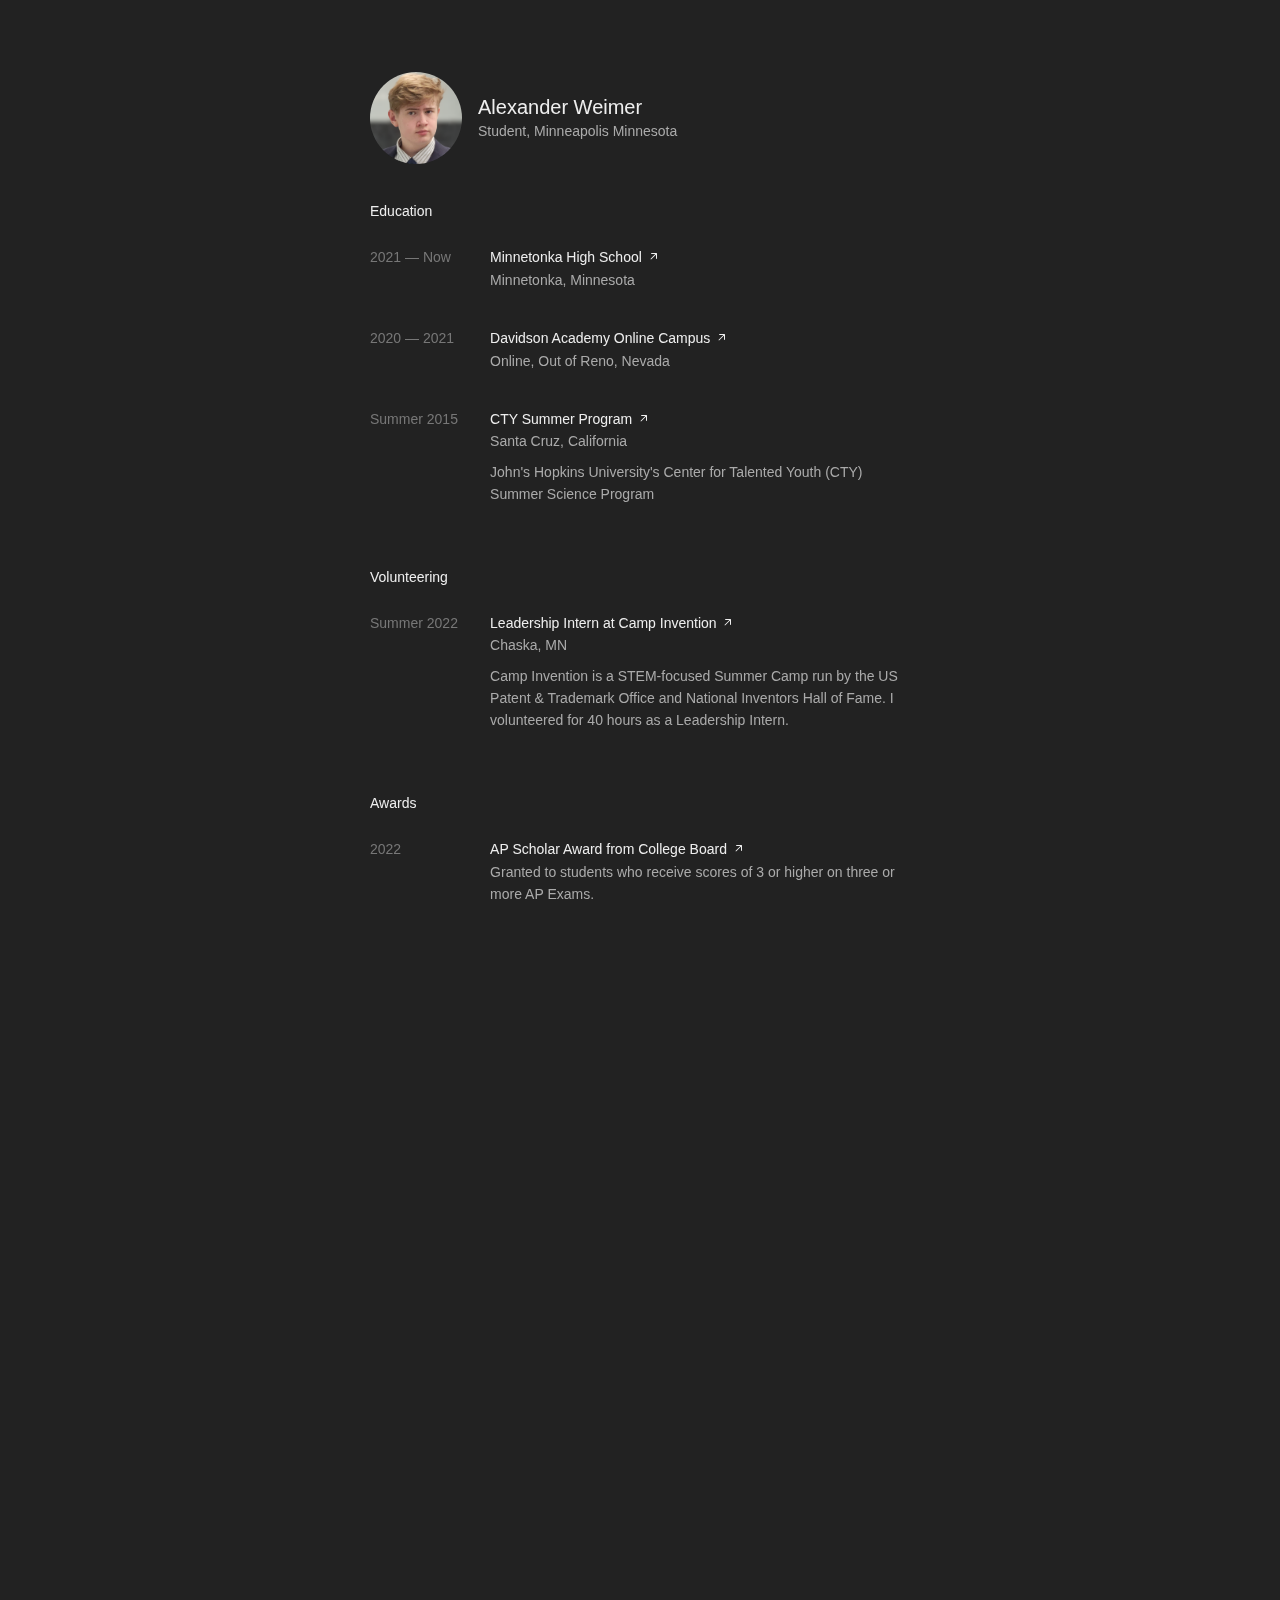
==== cv.html @ 2bab53c9 "Add CV" ====
<!DOCTYPE html>
<html data-typography="Sans" data-theme="Default" class="dark">
  <head>
    <meta http-equiv="content-type" content="text/html; charset=UTF-8">
    <meta charset="utf-8">
    <meta name="viewport" content="width=device-width, initial-scale=1, maximum-scale=1">
    <meta name="apple-mobile-web-app-status-bar-style" content="default">
    <meta property="og:type" content="website">
    <link rel="apple-touch-icon" href="https://read.cv/apple-touch-icon.png">
    <link rel="mask-icon" href="https://read.cv/mask-icon.svg%E2%80%9D%20color=%E2%80%9D#000000">
    <link rel="manifest" href="https://read.cv/manifest.json">
    <link id="favicon" rel="icon" href="https://read.cv/favicon.ico" type="image/x-icon">
    <link rel="preconnect" href="https://maitake-project.uc.r.appspot.com/" crossorigin="anonymous">
    <link rel="preconnect" href="https://firebase.googleapis.com/" crossorigin="anonymous">
    <link rel="preconnect" href="https://res.cloudinary.com/" crossorigin="anonymous">
    <title>Alexander Weimer</title>
    <meta name="description" content="Student, Male">
    <meta property="og:title" content="Alexander Weimer">
    <meta property="og:description" content="Student, Male">
    <meta name="twitter:card" content="summary_large_image">
    <meta name="twitter:title" content="Alexander Weimer">
    <meta name="twitter:description" content="Student, Male">
    <meta property="og:image" content="assets/mig.png">
    <meta name="twitter:image" content="assets/mig.png">
    <meta name="theme-color" content="#222">
    <meta name="next-head-count" content="21">
    <link rel="preload" href="assets/styles.css" as="style">
    <link rel="stylesheet" href="assets/styles.css" data-n-g="">
    <link rel="preload" href="https://alexw.read.cv/_next/static/css/0ec306645cc04d28.css" as="style">
    <noscript data-n-css=""></noscript>
    <style data-fouc-fix-n-href="/_next/static/css/0ec306645cc04d28.css">
      .Locked_lockscreen__atFzI {
        max-width: 375px;
        width: 100%;
        margin: 0 auto;
        display: flex;
        flex-direction: column;
        justify-content: center;
        height: 100%
      }

      .Locked_card__eKiW0 {
        display: flex;
        flex-direction: column;
        row-gap: 12px;
        padding: 24px;
        border-radius: 24px;
        border: 1px solid var(--primaryBorderColor)
      }

      .Locked_heading__JIGRK {
        display: flex
      }

      .Locked_lock__phM_S {
        margin-left: auto;
        width: 20px;
        height: 20px
      }

      .Locked_input__0Z_tb {
        display: flex;
        background-color: var(--inputBackgroundColor);
        border-radius: 8px
      }

      .Locked_input__0Z_tb>div:first-child {
        width: 100%
      }

      .Locked_input__0Z_tb .Locked_inputLock__w2a6q {
        display: flex;
        flex-direction: column;
        justify-content: center;
        padding: 8px
      }

      .Locked_submitButton__Fn0FF button {
        margin-left: auto
      }

      .Locked_submitButton__Fn0FF button:disabled {
        pointer-events: none
      }

      .Locked_lockscreen__atFzI p {
        color: var(--grey2)
      }

      .Locked_lockscreen__atFzI p a,
      .Locked_lockscreen__atFzI p a:hover {
        color: var(--grey1);
        border-bottom: 1px solid var(--primaryBorderColor) !important
      }

      :root[data-theme=Klein] .Locked_submitButton__Fn0FF button {
        background-color: var(--inputBackgroundColor);
        border: none
      }

      :root[data-theme=Klein] .Locked_submitButton__Fn0FF button:active {
        background-color: var(--primaryBorderColor)
      }

      :root[data-theme=Brutalist] .Locked_submitButton__Fn0FF button {
        background-color: var(--inputBackgroundColor);
        border: none
      }

      :root[data-theme=Brutalist] .Locked_submitButton__Fn0FF button:active {
        background-color: var(--transparentBorder)
      }

      :root[data-theme=Swiss] .Locked_submitButton__Fn0FF button {
        background-color: var(--inputBackgroundColor);
        border: none
      }

      :root[data-theme=Swiss] .Locked_submitButton__Fn0FF button:active {
        background-color: var(--secondaryBorderColor)
      }

      :root[data-theme=Red] .Locked_submitButton__Fn0FF button {
        border-color: var(--primaryBorderColor)
      }

      :root[data-theme=Red] .Locked_submitButton__Fn0FF button:active {
        background-color: var(--secondaryBorderColor)
      }

      :root[data-theme=Green] .Locked_submitButton__Fn0FF button {
        border-color: var(--primaryBorderColor)
      }

      :root[data-theme=Green] .Locked_submitButton__Fn0FF button:active {
        background-color: var(--secondaryBorderColor)
      }

      :root[data-theme=Blue] .Locked_submitButton__Fn0FF button {
        border-color: var(--primaryBorderColor)
      }

      :root[data-theme=Blue] .Locked_submitButton__Fn0FF button:active {
        background-color: var(--secondaryBorderColor)
      }

      #CaseStudyPermalink_caseStudyPage__UOhp_.CaseStudyPermalink_caseStudy__udXLF {
        max-width: 100%
      }

      #CaseStudyPermalink_caseStudyPermalink__q9wCV {
        min-height: 100%;
        display: flex;
        flex-direction: column
      }

      #CaseStudyPermalink_caseStudyPermalink__q9wCV .CaseStudyPermalink_author___UV63 {
        display: flex;
        justify-content: space-between;
        flex-direction: row;
        align-items: center;
        margin-bottom: 16px;
        max-width: 540px;
        margin-left: auto;
        margin-right: auto;
        width: 100%
      }

      #CaseStudyPermalink_caseStudyPermalink__q9wCV .CaseStudyPermalink_author___UV63 a {
        display: flex;
        flex-direction: row;
        align-items: center;
        width: -moz-fit-content;
        width: fit-content;
        position: relative
      }

      #CaseStudyPermalink_caseStudyPermalink__q9wCV .CaseStudyPermalink_author___UV63 input {
        opacity: 0;
        position: absolute;
        left: -9999px
      }

      #CaseStudyPermalink_caseStudyPermalink__q9wCV .CaseStudyPermalink_authorAndTitle__j5qLu {
        margin: 0 auto;
        max-width: 540px;
        width: 100%
      }

      #CaseStudyPermalink_caseStudyPermalink__q9wCV .CaseStudyPermalink_name__q9VKX {
        color: var(--grey3)
      }

      #CaseStudyPermalink_caseStudyPage__UOhp_ h1 {
        font-size: 20px;
        font-weight: 400;
        line-height: 1.2;
        margin-bottom: 24px
      }

      #CaseStudyPermalink_pagePermalinkFooter__GIDxf {
        width: 100%;
        margin: auto 0 0
      }

      #CaseStudyPermalink_pagePermalinkFooter__GIDxf .CaseStudyPermalink_footerContent__HEP3y {
        max-width: 540px;
        margin: 0 auto;
        padding-top: var(--content-padding)
      }

      #CaseStudyPermalink_pagePermalinkFooter__GIDxf .CaseStudyPermalink_footerContent__HEP3y .CaseStudyPermalink_replyGroup__AjGYW {
        margin-bottom: 48px;
        position: relative
      }

      #CaseStudyPermalink_pagePermalinkFooter__GIDxf .CaseStudyPermalink_footerContent__HEP3y .CaseStudyPermalink_replyGroup__AjGYW .CaseStudyPermalink_replyHeader__Ev_04 {
        font-size: var(--secondary-type-size);
        margin-bottom: 8px;
        color: var(--grey3)
      }

      #CaseStudyPermalink_pagePermalinkFooter__GIDxf #CaseStudyPermalink_pivot__YOYMW {
        margin: 0 0 48px
      }

      #CaseStudyPermalink_pagePermalinkFooter__GIDxf #CaseStudyPermalink_pivot__YOYMW .CaseStudyPermalink_pivotHeader__WBNlG {
        color: var(--grey3);
        padding: 8px 0;
        font-size: var(--secondary-type-size)
      }

      #CaseStudyPermalink_pagePermalinkFooter__GIDxf #CaseStudyPermalink_pivot__YOYMW .CaseStudyPermalink_pivotLink__ljDQG a {
        padding: 4px 0;
        display: block
      }

      #CaseStudyPermalink_pagePermalinkFooter__GIDxf .CaseStudyPermalink_pageNavButtons__jEBj5 {
        display: flex;
        flex-direction: row;
        justify-content: center;
        height: 22px
      }

      #CaseStudyPermalink_pagePermalinkFooter__GIDxf .CaseStudyPermalink_pageNavButtons__jEBj5 a,
      #CaseStudyPermalink_pagePermalinkFooter__GIDxf .CaseStudyPermalink_pageNavButtons__jEBj5 button {
        color: var(--grey3)
      }

      #CaseStudyPermalink_pagePermalinkFooter__GIDxf .CaseStudyPermalink_pageNavButtons__jEBj5>div {
        margin: 0 12px;
        height: 17px
      }

      @media only screen and (max-width:480px) {
        #CaseStudyPermalink_caseStudyPage__UOhp_.CaseStudyPermalink_caseStudy__udXLF {
          padding: 24px 0 96px
        }
      }
    </style>
    <script defer="defer" nomodule="" src="cv_files/polyfills-c67a75d1b6f99dc8.js"></script>
    <script src="cv_files/webpack-156d8d1f25e5d8c6.js" defer="defer"></script>
    <script src="cv_files/framework-430363ab07c76237.js" defer="defer"></script>
    <script src="cv_files/main-ead6692efd1361de.js" defer="defer"></script>
    <script src="cv_files/_app-99abf7c2803178e9.js" defer="defer"></script>
    <script src="cv_files/7960-aa4fab031743dda9.js" defer="defer"></script>
    <script src="cv_files/1617-b1eefd5941057a48.js" defer="defer"></script>
    <script src="cv_files/[...site]-5fa18e30f7ba342f.js" defer="defer"></script>
    <script src="cv_files/_buildManifest.js" defer="defer"></script>
    <script src="cv_files/_ssgManifest.js" defer="defer"></script>
    <script src="cv_files/google-analytics_analytics.js" async=""></script>
  </head>
  <body>
    <div id="__next">
      <div data-full-width="true" id="AppWrapper_container__j_5Tm" style="opacity: 1;">
        <main style="min-height: 703px;">
          <div class="AppWrapper_content__s_sbE" style="opacity: 1;">
            <div class="Profile_profileHeader__KZGM6">
              <div data-status="false" data-editable="false" class="Profile_profilePhotoWrap__FpL2P">
                <div class="ProfilePhoto_profilePhoto___1qmp" data-size="large" style="width:92px;height:92px;margin:0">
                  <div class="ProfilePhoto_default__0xTcv">
                    <img src=assets/mig.png>
                  </div>
                </div>
              </div>
              <div class="Profile_profileInfo__to5I_">
                <div class="Profile_displayName__uQDzB">
                  <h2>Alexander Weimer</h2>
                </div>
                <div style="display:flex;flex-direction:row">
                  <p>Student, Minneapolis Minnesota</p>
                </div>
              </div>
            </div>
            <section data-print="true" id="education" style="opacity: 1;">
              <div class="Profile_breakInside__ZPmEM">
                <h3>Education</h3>
                <div class="ProfileItem_experience__YXtvH" data-flag="profileItem">
                  <div class="ProfileItem_duration__utkpJ">
                    <span>2021 — Now</span>
                  </div>
                  <div class="ProfileItem_experienceContent__0E9pa">
                    <div class="ProfileItem_title__rsz3J">
                      <div>
                        <a class="MegaLink_megalink__u_TFB ProfileItem_titleLink__qXU7l" href="https://www.niche.com/k12/minnetonka-senior-high-school-minnetonka-mn/" target="_blank" rel="noopener noreferrer" data-hover="true">
                          <span>Minnetonka High School</span>
                        </a>
                        <span style="white-space:nowrap">
                          <svg width="12" height="12" viewBox="0 0 12 12" fill="none" xmlns="http://www.w3.org/2000/svg">
                            <path d="M3.5 3C3.22386 3 3 3.22386 3 3.5C3 3.77614 3.22386 4 3.5 4V3ZM8.5 3.5H9C9 3.22386 8.77614 3 8.5 3V3.5ZM8 8.5C8 8.77614 8.22386 9 8.5 9C8.77614 9 9 8.77614 9 8.5H8ZM2.64645 8.64645C2.45118 8.84171 2.45118 9.15829 2.64645 9.35355C2.84171 9.54882 3.15829 9.54882 3.35355 9.35355L2.64645 8.64645ZM3.5 4H8.5V3H3.5V4ZM8 3.5V8.5H9V3.5H8ZM8.14645 3.14645L2.64645 8.64645L3.35355 9.35355L8.85355 3.85355L8.14645 3.14645Z" fill="#eee"></path>
                          </svg>
                        </span>
                      </div>
                    </div>
                    <div class="ProfileItem_location__5TQPF">Minnetonka, Minnesota</div>
                  </div>
                </div>
              </div>
              <div class="ProfileItem_experience__YXtvH" data-flag="profileItem">
                <div class="ProfileItem_duration__utkpJ">
                  <span>2020 — 2021</span>
                </div>
                <div class="ProfileItem_experienceContent__0E9pa">
                  <div class="ProfileItem_title__rsz3J">
                    <div>
                      <a class="MegaLink_megalink__u_TFB ProfileItem_titleLink__qXU7l" href="https://www.davidsonacademy.unr.edu/" target="_blank" rel="noopener noreferrer" data-hover="true">
                        <span>Davidson Academy Online Campus</span>
                      </a>
                      <span style="white-space:nowrap">
                        <svg width="12" height="12" viewBox="0 0 12 12" fill="none" xmlns="http://www.w3.org/2000/svg">
                          <path d="M3.5 3C3.22386 3 3 3.22386 3 3.5C3 3.77614 3.22386 4 3.5 4V3ZM8.5 3.5H9C9 3.22386 8.77614 3 8.5 3V3.5ZM8 8.5C8 8.77614 8.22386 9 8.5 9C8.77614 9 9 8.77614 9 8.5H8ZM2.64645 8.64645C2.45118 8.84171 2.45118 9.15829 2.64645 9.35355C2.84171 9.54882 3.15829 9.54882 3.35355 9.35355L2.64645 8.64645ZM3.5 4H8.5V3H3.5V4ZM8 3.5V8.5H9V3.5H8ZM8.14645 3.14645L2.64645 8.64645L3.35355 9.35355L8.85355 3.85355L8.14645 3.14645Z" fill="#eee"></path>
                        </svg>
                      </span>
                    </div>
                  </div>
                  <div class="ProfileItem_location__5TQPF">Online, Out of Reno, Nevada</div>
                </div>
              </div>
              <div class="ProfileItem_experience__YXtvH" data-flag="profileItem">
                <div class="ProfileItem_duration__utkpJ">
                  <span>Summer 2015</span>
                </div>
                <div class="ProfileItem_experienceContent__0E9pa">
                  <div class="ProfileItem_title__rsz3J">
                    <div>
                      <a class="MegaLink_megalink__u_TFB ProfileItem_titleLink__qXU7l" href="https://cty.jhu.edu/" target="_blank" rel="noopener noreferrer" data-hover="true">
                        <span>CTY Summer Program</span>
                      </a>
                      <span style="white-space:nowrap">
                        <svg width="12" height="12" viewBox="0 0 12 12" fill="none" xmlns="http://www.w3.org/2000/svg">
                          <path d="M3.5 3C3.22386 3 3 3.22386 3 3.5C3 3.77614 3.22386 4 3.5 4V3ZM8.5 3.5H9C9 3.22386 8.77614 3 8.5 3V3.5ZM8 8.5C8 8.77614 8.22386 9 8.5 9C8.77614 9 9 8.77614 9 8.5H8ZM2.64645 8.64645C2.45118 8.84171 2.45118 9.15829 2.64645 9.35355C2.84171 9.54882 3.15829 9.54882 3.35355 9.35355L2.64645 8.64645ZM3.5 4H8.5V3H3.5V4ZM8 3.5V8.5H9V3.5H8ZM8.14645 3.14645L2.64645 8.64645L3.35355 9.35355L8.85355 3.85355L8.14645 3.14645Z" fill="#eee"></path>
                        </svg>
                      </span>
                    </div>
                  </div>
                  <div class="ProfileItem_location__5TQPF">Santa Cruz, California</div>
                  <div class="ProfileItem_description__9_b0E">
                    <p>John's Hopkins University's Center for Talented Youth (CTY) Summer Science Program</p>
                  </div>
                </div>
              </div>
            </section>
            <section data-print="true" id="volunteering" style="opacity: 1;">
              <div class="Profile_breakInside__ZPmEM">
                <h3>Volunteering</h3>
                <div class="ProfileItem_experience__YXtvH" data-flag="profileItem">
                <div class="ProfileItem_duration__utkpJ">
                  <span>Summer 2022</span>
                </div>                  
                    <div class="ProfileItem_experienceContent__0E9pa">
                    <div class="ProfileItem_title__rsz3J">
                      <div>
                        <a class="MegaLink_megalink__u_TFB ProfileItem_titleLink__qXU7l" href="https://www.invent.org/programs/camp-invention" target="_blank" rel="noopener noreferrer" data-hover="true">Leadership Intern <span> at
                            <!-- -->
                            <!-- -->Camp Invention
                          </span>
                        </a>
                        <span style="white-space:nowrap">
                          <svg width="12" height="12" viewBox="0 0 12 12" fill="none" xmlns="http://www.w3.org/2000/svg">
                            <path d="M3.5 3C3.22386 3 3 3.22386 3 3.5C3 3.77614 3.22386 4 3.5 4V3ZM8.5 3.5H9C9 3.22386 8.77614 3 8.5 3V3.5ZM8 8.5C8 8.77614 8.22386 9 8.5 9C8.77614 9 9 8.77614 9 8.5H8ZM2.64645 8.64645C2.45118 8.84171 2.45118 9.15829 2.64645 9.35355C2.84171 9.54882 3.15829 9.54882 3.35355 9.35355L2.64645 8.64645ZM3.5 4H8.5V3H3.5V4ZM8 3.5V8.5H9V3.5H8ZM8.14645 3.14645L2.64645 8.64645L3.35355 9.35355L8.85355 3.85355L8.14645 3.14645Z" fill="#eee"></path>
                          </svg>
                        </span>
                      </div>
                    </div>
                    <div class="ProfileItem_location__5TQPF">Chaska, MN</div>
                    <div class="ProfileItem_description__9_b0E">
                      <p>Camp Invention is a STEM-focused Summer Camp run by the US Patent &amp; Trademark Office and National Inventors Hall of Fame. I volunteered for 40 hours as a Leadership Intern.</p>
                    </div>
                  </div>
                </div>
              </div>
            </section>
            <section data-print="true" id="awards" style="opacity: 1;">
              <div class="Profile_breakInside__ZPmEM">
                <h3>Awards</h3>
                <div class="ProfileItem_experience__YXtvH" data-flag="profileItem">
                  <div class="ProfileItem_duration__utkpJ">
                    <span>2022</span>
                  </div>
                  <div class="ProfileItem_experienceContent__0E9pa">
                    <div class="ProfileItem_title__rsz3J">
                      <div>
                        <a class="MegaLink_megalink__u_TFB ProfileItem_titleLink__qXU7l" href="https://apstudents.collegeboard.org/awards-recognitions/ap-scholar-award" target="_blank" rel="noopener noreferrer" data-hover="true">AP Scholar Award <span> from
                            <!-- -->
                            <!-- -->College Board
                          </span>
                        </a>
                        <span style="white-space:nowrap">
                          <svg width="12" height="12" viewBox="0 0 12 12" fill="none" xmlns="http://www.w3.org/2000/svg">
                            <path d="M3.5 3C3.22386 3 3 3.22386 3 3.5C3 3.77614 3.22386 4 3.5 4V3ZM8.5 3.5H9C9 3.22386 8.77614 3 8.5 3V3.5ZM8 8.5C8 8.77614 8.22386 9 8.5 9C8.77614 9 9 8.77614 9 8.5H8ZM2.64645 8.64645C2.45118 8.84171 2.45118 9.15829 2.64645 9.35355C2.84171 9.54882 3.15829 9.54882 3.35355 9.35355L2.64645 8.64645ZM3.5 4H8.5V3H3.5V4ZM8 3.5V8.5H9V3.5H8ZM8.14645 3.14645L2.64645 8.64645L3.35355 9.35355L8.85355 3.85355L8.14645 3.14645Z" fill="#eee"></path>
                          </svg>
                        </span>
                      </div>
                    </div>
                    <div class="ProfileItem_description__9_b0E">
                      <p>Granted to students who receive scores of 3 or higher on three or more AP Exams.</p>
                    </div>
                  </div>
                </div>
              </div>
              <div class="ProfileItem_experience__YXtvH" data-flag="profileItem">
                <div class="ProfileItem_duration__utkpJ">
                  <span>2022</span>
                </div>
                <div class="ProfileItem_experienceContent__0E9pa">
                  <div class="ProfileItem_title__rsz3J">
                    <div>
                      <a class="MegaLink_megalink__u_TFB ProfileItem_titleLink__qXU7l" href="https://www.tabroom.com/index/tourn/index.mhtml?tourn_id=24214" target="_blank" rel="noopener noreferrer" data-hover="true">Medalled as Semi-Finalist at the MDTA JV/Novice State Championship</a>
                      <span style="white-space:nowrap">
                        <svg width="12" height="12" viewBox="0 0 12 12" fill="none" xmlns="http://www.w3.org/2000/svg">
                          <path d="M3.5 3C3.22386 3 3 3.22386 3 3.5C3 3.77614 3.22386 4 3.5 4V3ZM8.5 3.5H9C9 3.22386 8.77614 3 8.5 3V3.5ZM8 8.5C8 8.77614 8.22386 9 8.5 9C8.77614 9 9 8.77614 9 8.5H8ZM2.64645 8.64645C2.45118 8.84171 2.45118 9.15829 2.64645 9.35355C2.84171 9.54882 3.15829 9.54882 3.35355 9.35355L2.64645 8.64645ZM3.5 4H8.5V3H3.5V4ZM8 3.5V8.5H9V3.5H8ZM8.14645 3.14645L2.64645 8.64645L3.35355 9.35355L8.85355 3.85355L8.14645 3.14645Z" fill="#eee"></path>
                        </svg>
                      </span>
                    </div>
                  </div>
                  <div class="ProfileItem_description__9_b0E">
                    <p>Reached Statse-Level Semifinals in Congressional Debate at the 28th Annual MDTA JV/Novice State Championship</p>
                  </div>
                </div>
              </div>
              <div class="ProfileItem_experience__YXtvH" data-flag="profileItem">
                <div class="ProfileItem_duration__utkpJ">
                  <span>2021 — 2022</span>
                </div>
                <div class="ProfileItem_experienceContent__0E9pa">
                  <div>"A" Honor Roll <span> at
                      <!-- -->
                      <!-- -->Minnetonka High School
                    </span>
                  </div>
                  <div class="ProfileItem_description__9_b0E">
                    <p></p>
                  </div>
                </div>
              </div>
 <div class="ProfileItem_experience__YXtvH" data-flag="profileItem">
                <div class="ProfileItem_duration__utkpJ">
                  <span>2020</span>
                </div>
                <div class="ProfileItem_experienceContent__0E9pa">
                  <div>Minnetonka Scholar<span> from
                      <!-- -->
                      <!-- -->Minnetonka Schools
                    </span>
                  </div>
                </div>
              </div>
              <div class="ProfileItem_experience__YXtvH" data-flag="profileItem">
                <div class="ProfileItem_duration__utkpJ">
                  <span>2019</span>
                </div>
                <div class="ProfileItem_experienceContent__0E9pa">
                  <div>Region 6 Problem Solver <span> from
                      <!-- -->
                      <!-- -->the Continental Mathematics League
                    </span>
                  </div>
                </div>
              </div>
            </section>
                        <section data-print="true" id="scores" style="opacity: 1;">
              <div class="Profile_breakInside__ZPmEM">
                <h3>Scores</h3>
                <div class="ProfileItem_experience__YXtvH" data-flag="profileItem">
                  <div class="ProfileItem_duration__utkpJ">
                    <span>2020</span>
                  </div>
                  <div class="ProfileItem_experienceContent__0E9pa">
                    <div class="ProfileItem_title__rsz3J">
                      <div>
                        <a class="MegaLink_megalink__u_TFB ProfileItem_titleLink__qXU7l" target="_blank" rel="noopener noreferrer" data-hover="true">
                          <span>32 — ACT Exam</span>
                        </a>
                        <span style="white-space:nowrap">

                        </span>
                      </div>
                    </div>
                    <div class="ProfileItem_location__5TQPF">97th percentile among test takers (not age adjusted)</div>
                  </div>
                </div>
              </div>
              <div class="ProfileItem_experience__YXtvH" data-flag="profileItem">
                <div class="ProfileItem_duration__utkpJ">
                  <span>2022</span>
                </div>
                <div class="ProfileItem_experienceContent__0E9pa">
                  <div class="ProfileItem_title__rsz3J">
                    <div>
                      <a class="MegaLink_megalink__u_TFB ProfileItem_titleLink__qXU7l" target="_blank" rel="noopener noreferrer" data-hover="true">
                        <span>5 — AP Calculus AB Exam</span>
                      </a>
                      <span style="white-space:nowrap">

                      </span>
                    </div>
                  </div>
                  <div class="ProfileItem_location__5TQPF">Maximum Score</div>
                </div>
              </div>
                            <div class="ProfileItem_experience__YXtvH" data-flag="profileItem">
                <div class="ProfileItem_duration__utkpJ">
                  <span>2022</span>
                </div>
                <div class="ProfileItem_experienceContent__0E9pa">
                  <div class="ProfileItem_title__rsz3J">
                    <div>
                      <a class="MegaLink_megalink__u_TFB ProfileItem_titleLink__qXU7l" target="_blank" rel="noopener noreferrer" data-hover="true">
                        <span>5 — AP Human Geography Exam</span>
                      </a>
                      <span style="white-space:nowrap">

                      </span>
                    </div>
                  </div>
                  <div class="ProfileItem_location__5TQPF">Maximum Score</div>
                </div>
              </div>
            <div class="ProfileItem_experience__YXtvH" data-flag="profileItem">
                <div class="ProfileItem_duration__utkpJ">
                  <span>2022</span>
                </div>
                <div class="ProfileItem_experienceContent__0E9pa">
                  <div class="ProfileItem_title__rsz3J">
                    <div>
                      <a class="MegaLink_megalink__u_TFB ProfileItem_titleLink__qXU7l" target="_blank" rel="noopener noreferrer" data-hover="true">
                        <span>4 — AP Physics Exam</span>
                      </a>
                      <span style="white-space:nowrap">

                      </span>
                    </div>
                  </div>
                  <div class="ProfileItem_location__5TQPF"></div>
                </div>
              </div>
            </section>

            <section data-print="true" id="competitions" style="opacity: 1;">
              <div class="Profile_breakInside__ZPmEM">
                <h3>Competitions</h3>
                <div class="ProfileItem_experience__YXtvH" data-flag="profileItem">
                  <div class="ProfileItem_duration__utkpJ">
                    <span>2023</span>
                  </div>
                  <div class="ProfileItem_experienceContent__0E9pa">
                    <div class="ProfileItem_title__rsz3J">
                      <div>
                        <a class="MegaLink_megalink__u_TFB ProfileItem_titleLink__qXU7l" target="_blank" rel="noopener noreferrer" data-hover="true">Lakeville North Speech Tournament<span>
                          </span>
                        </a>
                                              <div class="ProfileItem_location__5TQPF">United States Extemporaneous Speaking</div>

                        <span style="white-space:nowrap">
                        </span>
                      </div>
                    </div>
                    <div class="ProfileItem_description__9_b0E">
                      <p>Lakeville, MN</p>
                    </div>
                  </div>
                </div>
              </div>
              <div class="ProfileItem_experience__YXtvH" data-flag="profileItem">
                <div class="ProfileItem_duration__utkpJ">
                  <span>2023</span>
                </div>
                <div class="ProfileItem_experienceContent__0E9pa">
                  <div class="ProfileItem_title__rsz3J">
                    <div>
                      <a class="MegaLink_megalink__u_TFB ProfileItem_titleLink__qXU7l" target="_blank" rel="noopener noreferrer" data-hover="true">53rd Annual Bloomington Speech Tournament</a>
                                    <div class="ProfileItem_location__5TQPF">United States Extemporaneous Speaking</div>
                      <span style="white-space:nowrap">
                      </span>
                    </div>
                  </div>
                  <div class="ProfileItem_description__9_b0E">
                    <p>Bloomington, MN</p>
                  </div>
                </div>
              </div>
              <div class="ProfileItem_experience__YXtvH" data-flag="profileItem">
                <div class="ProfileItem_duration__utkpJ">
                  <span>2022</span>
                </div>
                <div class="ProfileItem_experienceContent__0E9pa">
                  <div>MDTA JV/Novice Debate State Championship<span>
                    </span>
                  </div>
                    <div class="ProfileItem_location__5TQPF">Congressional Debate</div>
                    <span style="white-space:nowrap">
                      </span>
                  <div class="ProfileItem_description__9_b0E">
                    <p>Eagan, MN</p>
                  </div>
                </div>
              </div>
              <div class="ProfileItem_experience__YXtvH" data-flag="profileItem">
                <div class="ProfileItem_duration__utkpJ">
                  <span>2022</span>
                </div>
                <div class="ProfileItem_experienceContent__0E9pa">
                  <div>The Edina Classic
                  </div>
                    <div class="ProfileItem_location__5TQPF">Congressional Debate</div>
                                          <span style="white-space:nowrap">
                      </span>
                <div class="ProfileItem_description__9_b0E">
                    <p>Edina, MN</p>
                  </div>
                </div>
              </div>
                <div class="ProfileItem_experience__YXtvH" data-flag="profileItem">
                <div class="ProfileItem_duration__utkpJ">
                  <span>2022</span>
                </div>
                <div class="ProfileItem_experienceContent__0E9pa">
                  <div>Lakeville Lucky Duck Tournament
                  </div>
                                        <div class="ProfileItem_location__5TQPF">Congressional Debate</div>
                      <span style="white-space:nowrap">
                      </span>
                <div class="ProfileItem_description__9_b0E">
                    <p>Lakeville, MN</p>
                  </div>
                </div>
              </div>
            </section>

            <section data-print="true" id="articles" style="opacity: 1;">
              <div class="Profile_breakInside__ZPmEM">
                <h3>Writing</h3>
                <div class="ProfileItem_experience__YXtvH" data-flag="profileItem">
                  <div class="ProfileItem_duration__utkpJ">
                    <span>2023</span>
                  </div>
                  <div class="ProfileItem_experienceContent__0E9pa">
                    <div class="ProfileItem_title__rsz3J">
                      <div>
                        <a class="MegaLink_megalink__u_TFB ProfileItem_titleLink__qXU7l" href="https://medium.com/@Iev/medium-dense-development-in-the-us-is-hitting-below-its-weight-how-can-cities-fix-this-31835a235926" target="_blank" rel="noopener noreferrer" data-hover="true">Medium-Dense development in the US is hitting below its weight. How can cities fix this? <span>,
                            <!-- -->
                            <!-- -->Medium
                          </span>
                        </a>
                        <span style="white-space:nowrap">
                          <svg width="12" height="12" viewBox="0 0 12 12" fill="none" xmlns="http://www.w3.org/2000/svg">
                            <path d="M3.5 3C3.22386 3 3 3.22386 3 3.5C3 3.77614 3.22386 4 3.5 4V3ZM8.5 3.5H9C9 3.22386 8.77614 3 8.5 3V3.5ZM8 8.5C8 8.77614 8.22386 9 8.5 9C8.77614 9 9 8.77614 9 8.5H8ZM2.64645 8.64645C2.45118 8.84171 2.45118 9.15829 2.64645 9.35355C2.84171 9.54882 3.15829 9.54882 3.35355 9.35355L2.64645 8.64645ZM3.5 4H8.5V3H3.5V4ZM8 3.5V8.5H9V3.5H8ZM8.14645 3.14645L2.64645 8.64645L3.35355 9.35355L8.85355 3.85355L8.14645 3.14645Z" fill="#eee"></path>
                          </svg>
                        </span>
                      </div>
                    </div>
                    <div class="ProfileItem_description__9_b0E">
                      <p>Cities have realized that constructing medium-density housing is worth it, but there are still many kinks left to iron out.</p>
                    </div>
                  </div>
                </div>
              </div>
            </section>
            <section data-print="true" id="contact" style="opacity: 1;">
              <div class="Profile_breakInside__ZPmEM">
                <h3>Contact</h3>
                <div class="ContactItem_contact__9zpDH">
                  <div class="ContactItem_platform__6b5md">
                    <span>Email</span>
                  </div>
                  <div class="ContactItem_platformLink___dB19">
                    <div>
                      <a class="MegaLink_megalink__u_TFB" href="mailto:alexskypie@gmail.com" target="_blank" rel="noopener noreferrer me" data-hover="true">alexskypie@gmail.com</a>
                      <span style="white-space:nowrap">
                        <svg width="12" height="12" viewBox="0 0 12 12" fill="none" xmlns="http://www.w3.org/2000/svg">
                          <path d="M3.5 3C3.22386 3 3 3.22386 3 3.5C3 3.77614 3.22386 4 3.5 4V3ZM8.5 3.5H9C9 3.22386 8.77614 3 8.5 3V3.5ZM8 8.5C8 8.77614 8.22386 9 8.5 9C8.77614 9 9 8.77614 9 8.5H8ZM2.64645 8.64645C2.45118 8.84171 2.45118 9.15829 2.64645 9.35355C2.84171 9.54882 3.15829 9.54882 3.35355 9.35355L2.64645 8.64645ZM3.5 4H8.5V3H3.5V4ZM8 3.5V8.5H9V3.5H8ZM8.14645 3.14645L2.64645 8.64645L3.35355 9.35355L8.85355 3.85355L8.14645 3.14645Z" fill="#eee"></path>
                        </svg>
                      </span>
                    </div>
                  </div>
                </div>
              </div>
            </section>
          </div>
        </main>
      </div>
    </div>
    <script id="__NEXT_DATA__" type="application/json">
      {
        "props": {
          "pageProps": {
            "type": "profile",
            "username": "alexw",
            "domainDoc": {
              "type": "user_profile",
              "typography": "Sans",
              "theme": "Default",
              "uid": "oENOtnxEyqXpQB5iKswc8jX5Ioj1"
            },
            "initialRecords": {
              "client:root": {
                "__id": "client:root",
                "__typename": "__Root",
                "userByUsername(username:\"alexw\")": {
                  "__ref": "users/oENOtnxEyqXpQB5iKswc8jX5Ioj1"
                }
              },
              "users/oENOtnxEyqXpQB5iKswc8jX5Ioj1": {
                "__id": "users/oENOtnxEyqXpQB5iKswc8jX5Ioj1",
                "__typename": "User",
                "id": "users/oENOtnxEyqXpQB5iKswc8jX5Ioj1",
                "uid": "oENOtnxEyqXpQB5iKswc8jX5Ioj1",
                "allProfileItems": {
                  "__refs": ["users/oENOtnxEyqXpQB5iKswc8jX5Ioj1/articles/N9vjfYlDtaxHfgNdjAzG", "users/oENOtnxEyqXpQB5iKswc8jX5Ioj1/awards/39Lyud2N71PQLcwr5GYE", "users/oENOtnxEyqXpQB5iKswc8jX5Ioj1/awards/6op9gwmjTz7Zjehv4f0E", "users/oENOtnxEyqXpQB5iKswc8jX5Ioj1/awards/SRywWmTbI68MbJBvZoqh", "users/oENOtnxEyqXpQB5iKswc8jX5Ioj1/awards/chqbC3wbS9Zu3hY1nKwz", "users/oENOtnxEyqXpQB5iKswc8jX5Ioj1/volunteering/mVxtqK8T00s5QsOF9k8T", "users/oENOtnxEyqXpQB5iKswc8jX5Ioj1/education/UlzLKezso0w6RvO7Lzcu", "users/oENOtnxEyqXpQB5iKswc8jX5Ioj1/education/dWrgsgeIzJMe9pHPsyp7", "users/oENOtnxEyqXpQB5iKswc8jX5Ioj1/education/fWlFoQrVpnC8lJrKxCLt"]
                },
                "allContactItems": {
                  "__refs": ["users/oENOtnxEyqXpQB5iKswc8jX5Ioj1/contact/z6MPH63SzBtyvLb97wBs"]
                },
                "currentTeams": {
                  "__refs": []
                },
                "pastTeams": {
                  "__refs": []
                },
                "statusEmoji": null,
                "statusBody": null,
                "statusTimestamp": null,
                "about": null,
                "photoURL": null,
                "displayName": "Alexander Weimer",
                "username": "alexw",
                "replyPrivacy": null,
                "latestStatus": null,
                "verified": null,
                "website": null,
                "title": "Student",
                "location": null,
                "pronouns": "Male",
                "openGraphImageURL": "https://firebasestorage.googleapis.com/v0/b/maitake-project.appspot.com/o/profilePhotos%2FoENOtnxEyqXpQB5iKswc8jX5Ioj1%2Fopen-graph-bb4618f3-66b5-4dbd-a2e0-eb5e7c834ed2.png?alt=media\u0026token=f1edc2fa-2703-4f1f-a39b-bdd87b06c976",
                "sectionOrder": ["Education", "Volunteering", "Awards", "Side Projects", "Exhibitions", "Speaking", "Writing", "Features", "Work Experience", "Certifications", "Contact", "Teams", "Projects"],
                "printAbout": true,
                "printAwards": true,
                "printContact": true,
                "printEducation": true,
                "printExhibitions": true,
                "printFeatures": true,
                "printProjects": true,
                "printSideProjects": true,
                "printSpeaking": true,
                "printWorkExperience": true,
                "printVolunteering": true,
                "printCertifications": true,
                "printWriting": true,
                "printTeams": true
              },
              "users/oENOtnxEyqXpQB5iKswc8jX5Ioj1/articles/N9vjfYlDtaxHfgNdjAzG": {
                "__id": "users/oENOtnxEyqXpQB5iKswc8jX5Ioj1/articles/N9vjfYlDtaxHfgNdjAzG",
                "__typename": "ProfileItem",
                "id": "users/oENOtnxEyqXpQB5iKswc8jX5Ioj1/articles/N9vjfYlDtaxHfgNdjAzG",
                "collection": "articles",
                "content": {
                  "order": "0|hzzzzz:",
                  "URL": "https://medium.com/@Iev/medium-dense-development-in-the-us-is-hitting-below-its-weight-how-can-cities-fix-this-31835a235926",
                  "publisher": "Medium",
                  "articleTitle": "Medium-Dense development in the US is hitting below its weight. How can cities fix this?",
                  "collaborators": [],
                  "description": "Cities have realized that constructing medium-density housing is worth it, but there are still many kinks left to iron out for it to reach its full potential.",
                  "year": "2023"
                }
              },
              "users/oENOtnxEyqXpQB5iKswc8jX5Ioj1/awards/39Lyud2N71PQLcwr5GYE": {
                "__id": "users/oENOtnxEyqXpQB5iKswc8jX5Ioj1/awards/39Lyud2N71PQLcwr5GYE",
                "__typename": "ProfileItem",
                "id": "users/oENOtnxEyqXpQB5iKswc8jX5Ioj1/awards/39Lyud2N71PQLcwr5GYE",
                "collection": "awards",
                "content": {
                  "year": "2022",
                  "presenter": null,
                  "order": "0|hzzzzz:",
                  "URL": "https://www.tabroom.com/index/tourn/index.mhtml?tourn_id=24214",
                  "description": "Reached State-Level Semifinals in Congressional Debate at the 28th Annual MDTA JV/Novice State Championship",
                  "awardTitle": "Medalled as Semi-Finalist at the MDTA JV/Novice State Championship",
                  "collaborators": []
                }
              },
              "users/oENOtnxEyqXpQB5iKswc8jX5Ioj1/awards/6op9gwmjTz7Zjehv4f0E": {
                "__id": "users/oENOtnxEyqXpQB5iKswc8jX5Ioj1/awards/6op9gwmjTz7Zjehv4f0E",
                "__typename": "ProfileItem",
                "id": "users/oENOtnxEyqXpQB5iKswc8jX5Ioj1/awards/6op9gwmjTz7Zjehv4f0E",
                "collection": "awards",
                "content": {
                  "presenter": "Minnetonka High School",
                  "URL": null,
                  "order": "0|hzzzzz:",
                  "collaborators": [],
                  "description": null,
                  "awardTitle": "Honor Roll Student",
                  "year": "2021 — 2022"
                }
              },
              "users/oENOtnxEyqXpQB5iKswc8jX5Ioj1/awards/SRywWmTbI68MbJBvZoqh": {
                "__id": "users/oENOtnxEyqXpQB5iKswc8jX5Ioj1/awards/SRywWmTbI68MbJBvZoqh",
                "__typename": "ProfileItem",
                "id": "users/oENOtnxEyqXpQB5iKswc8jX5Ioj1/awards/SRywWmTbI68MbJBvZoqh",
                "collection": "awards",
                "content": {
                  "awardTitle": "AP Scholar Award",
                  "URL": "https://apstudents.collegeboard.org/awards-recognitions/ap-scholar-award",
                  "order": "0|hzzzzr:",
                  "year": "2022",
                  "collaborators": [],
                  "description": "Granted to students who receive scores of 3 or higher on three or more AP Exams.",
                  "presenter": "College Board"
                }
              },
              "users/oENOtnxEyqXpQB5iKswc8jX5Ioj1/awards/chqbC3wbS9Zu3hY1nKwz": {
                "__id": "users/oENOtnxEyqXpQB5iKswc8jX5Ioj1/awards/chqbC3wbS9Zu3hY1nKwz",
                "__typename": "ProfileItem",
                "id": "users/oENOtnxEyqXpQB5iKswc8jX5Ioj1/awards/chqbC3wbS9Zu3hY1nKwz",
                "collection": "awards",
                "content": {
                  "collaborators": [],
                  "year": "2019",
                  "description": null,
                  "order": "0|hzzzzz:",
                  "presenter": "Continental Mathematics League",
                  "URL": null,
                  "awardTitle": "Region 6 Problem Solver"
                }
              },
              "users/oENOtnxEyqXpQB5iKswc8jX5Ioj1/volunteering/mVxtqK8T00s5QsOF9k8T": {
                "__id": "users/oENOtnxEyqXpQB5iKswc8jX5Ioj1/volunteering/mVxtqK8T00s5QsOF9k8T",
                "__typename": "ProfileItem",
                "id": "users/oENOtnxEyqXpQB5iKswc8jX5Ioj1/volunteering/mVxtqK8T00s5QsOF9k8T",
                "collection": "volunteering",
                "content": {
                  "URL": "https://www.invent.org/programs/camp-invention",
                  "hidden": false,
                  "description": "Camp Invention is a STEM-focused Summer Camp run by the US Patent \u0026 Trademark Office and National Inventors Hall of Fame. I volunteered for 40 hours as a Leadership Intern, guiding kids through the camp.",
                  "coworkers": [],
                  "company": "Camp Invention",
                  "location": "Chaska, MN",
                  "endYear": "2022",
                  "order": "0|hzzzzz:",
                  "title": "Leadership Intern",
                  "startYear": ""
                }
              },
              "users/oENOtnxEyqXpQB5iKswc8jX5Ioj1/education/UlzLKezso0w6RvO7Lzcu": {
                "__id": "users/oENOtnxEyqXpQB5iKswc8jX5Ioj1/education/UlzLKezso0w6RvO7Lzcu",
                "__typename": "ProfileItem",
                "id": "users/oENOtnxEyqXpQB5iKswc8jX5Ioj1/education/UlzLKezso0w6RvO7Lzcu",
                "collection": "education",
                "content": {
                  "URL": "https://cty.jhu.edu/",
                  "order": "0|hzzzzz:",
                  "endYear": null,
                  "classmates": [],
                  "degree": null,
                  "location": "Santa Cruz, California",
                  "description": "John's Hopkins University's Center for Talented Youth (CTY) Summer Science Program",
                  "school": "CTY Summer Program",
                  "startYear": "2015"
                }
              },
              "users/oENOtnxEyqXpQB5iKswc8jX5Ioj1/education/dWrgsgeIzJMe9pHPsyp7": {
                "__id": "users/oENOtnxEyqXpQB5iKswc8jX5Ioj1/education/dWrgsgeIzJMe9pHPsyp7",
                "__typename": "ProfileItem",
                "id": "users/oENOtnxEyqXpQB5iKswc8jX5Ioj1/education/dWrgsgeIzJMe9pHPsyp7",
                "collection": "education",
                "content": {
                  "description": null,
                  "location": "Minnetonka, Minnesota",
                  "degree": null,
                  "startYear": "2021",
                  "school": "Minnetonka High School",
                  "endYear": "Now",
                  "order": "0|hzzzzz:",
                  "URL": "https://www.niche.com/k12/minnetonka-senior-high-school-minnetonka-mn/",
                  "classmates": []
                }
              },
              "users/oENOtnxEyqXpQB5iKswc8jX5Ioj1/education/fWlFoQrVpnC8lJrKxCLt": {
                "__id": "users/oENOtnxEyqXpQB5iKswc8jX5Ioj1/education/fWlFoQrVpnC8lJrKxCLt",
                "__typename": "ProfileItem",
                "id": "users/oENOtnxEyqXpQB5iKswc8jX5Ioj1/education/fWlFoQrVpnC8lJrKxCLt",
                "collection": "education",
                "content": {
                  "location": "Online / Reno, Nevada",
                  "degree": null,
                  "classmates": [],
                  "endYear": "2021",
                  "URL": "https://www.davidsonacademy.unr.edu/",
                  "startYear": "2020",
                  "description": null,
                  "school": "Davidson Academy Online Campus",
                  "order": "0|hzzzzz:"
                }
              },
              "users/oENOtnxEyqXpQB5iKswc8jX5Ioj1/contact/z6MPH63SzBtyvLb97wBs": {
                "__id": "users/oENOtnxEyqXpQB5iKswc8jX5Ioj1/contact/z6MPH63SzBtyvLb97wBs",
                "__typename": "ContactItem",
                "id": "users/oENOtnxEyqXpQB5iKswc8jX5Ioj1/contact/z6MPH63SzBtyvLb97wBs",
                "contactType": "Email",
                "contactValue": "alexskypie@gmail.com",
                "channelName": null,
                "channelURL": null,
                "order": "0|hzzzzz:"
              }
            }
          },
          "__N_SSG": true
        },
        "page": "/_sites/[...site]",
        "query": {
          "site": ["alexw.read.cv"]
        },
        "buildId": "rSQHe3nUndDz_ZQoUEd46",
        "isFallback": false,
        "gsp": true,
        "scriptLoader": []
      }
    </script>
    <next-route-announcer>
      <p aria-live="assertive" id="__next-route-announcer__" role="alert" style="border: 0px none; clip: rect(0px, 0px, 0px, 0px); height: 1px; margin: -1px; overflow: hidden; padding: 0px; position: absolute; width: 1px; white-space: nowrap; overflow-wrap: normal;"></p>
    </next-route-announcer>
  </body>
</html>
---- assets/styles.css ----
@font-face{font-display:swap;font-family:Graphik;src:url(/_next/static/media/Graphik-Regular-Cy-Gr-Web.67f3f9ab.woff2) format("woff2"),url(/_next/static/media/Graphik-Regular-Cy-Gr-Web.6b0ec3a9.woff) format("woff");font-weight:400;font-style:normal;font-stretch:normal}@font-face{font-display:swap;font-family:Graphik;src:url(/_next/static/media/Graphik-RegularItalic-Cy-Gr-Web.c349f987.woff2) format("woff2"),url(/_next/static/media/Graphik-RegularItalic-Cy-Gr-Web.f36e26ba.woff) format("woff");font-weight:400;font-style:italic;font-stretch:normal}@font-face{font-display:swap;font-family:Graphik;src:url(/_next/static/media/Graphik-Medium-Cy-Gr-Web.08e563e2.woff2) format("woff2"),url(/_next/static/media/Graphik-Medium-Cy-Gr-Web.5ecf0b3e.woff) format("woff");font-weight:500;font-style:normal;font-stretch:normal}@font-face{font-display:swap;font-family:Graphik;src:url(/_next/static/media/Graphik-MediumItalic-Cy-Gr-Web.f04825c0.woff2) format("woff2"),url(/_next/static/media/Graphik-MediumItalic-Cy-Gr-Web.66462faa.woff) format("woff");font-weight:500;font-style:italic;font-stretch:normal}@font-face{font-display:swap;font-family:ABC Diatype Mono;src:url(/_next/static/media/ABCDiatypeMono-Regular.82d02608.woff2) format("woff2"),url(/_next/static/media/ABCDiatypeMono-Regular.f29f7ce4.woff) format("woff");font-weight:400;font-style:normal;font-stretch:normal}@font-face{font-display:swap;font-family:ABC Diatype Mono;src:url(/_next/static/media/ABCDiatypeMono-RegularItalic.f6c34a14.woff2) format("woff2"),url(/_next/static/media/ABCDiatypeMono-RegularItalic.91ee6e60.woff) format("woff");font-weight:400;font-style:italic;font-stretch:normal}@font-face{font-display:swap;font-family:ABC Diatype Mono;src:url(/_next/static/media/ABCDiatypeMono-BoldItalic.6436188c.woff2) format("woff2"),url(/_next/static/media/ABCDiatypeMono-BoldItalic.6fe4cad0.woff) format("woff");font-weight:700;font-style:italic;font-stretch:normal}@font-face{font-display:swap;font-family:ABC Diatype Mono;src:url(/_next/static/media/ABCDiatypeMono-Bold.ab233d25.woff2) format("woff2"),url(/_next/static/media/ABCDiatypeMono-Bold.028fbaad.woff) format("woff");font-weight:700;font-style:normal;font-stretch:normal}@font-face{font-display:swap;font-family:ABC Diatype Mono;src:url(/_next/static/media/ABCDiatypeMono-BoldItalic.6436188c.woff2) format("woff2"),url(/_next/static/media/ABCDiatypeMono-BoldItalic.6fe4cad0.woff) format("woff");font-weight:500;font-style:italic;font-stretch:normal}@font-face{font-display:swap;font-family:ABC Diatype Mono;src:url(/_next/static/media/ABCDiatypeMono-Bold.ab233d25.woff2) format("woff2"),url(/_next/static/media/ABCDiatypeMono-Bold.028fbaad.woff) format("woff");font-weight:500;font-style:normal;font-stretch:normal}@font-face{font-display:swap;font-family:Signifier;src:url(/_next/static/media/signifier-light.4333101a.woff2) format("woff2");font-weight:400;font-style:normal;font-stretch:normal}@font-face{font-display:swap;font-family:Signifier;src:url(/_next/static/media/signifier-light-italic.c534ade2.woff2) format("woff2");font-weight:400;font-style:italic;font-stretch:normal}@font-face{font-display:swap;font-family:Signifier;src:url(/_next/static/media/signifier-medium.4f9af3b8.woff2) format("woff2");font-weight:500;font-style:normal;font-stretch:normal}@font-face{font-display:swap;font-family:Signifier;src:url(/_next/static/media/signifier-medium-italic.1ce0710b.woff2) format("woff2");font-weight:500;font-style:italic;font-stretch:normal}@font-face{font-display:swap;font-family:color-emoji;src:local("Apple Color Emoji"),local("Segoe UI Emoji"),local("Segoe UI Symbol"),local("Noto Color Emoji")}:root{--type-size:14px;--secondary-type-size:12px;--line-height:1.6;--emoji-font:"color-emoji";--default-font:"Graphik",sans-serif;--backgroundColor:#fff;--inputBackgroundColor:#f2f2f2;--primaryBorderColor:#e5e5e5;--secondaryBorderColor:#f2f2f2;--backdrop:rgba(0,0,0,.3);--transparentBorder:rgba(0,0,0,.05);--grey1:#111;--grey2:#666;--grey3:#aaa;--green:#32bd64;--orange:orange;--blue:#0788f5;--selectionColor:rgba(109,175,255,.5);--content-padding:72px;--badge-color:#f04b4b;--sidebar-width:min(330px,calc(100vw - 48px));--compressed-sidebar-width:60px;--marketingBackground:#fafafa}:root.dark{--backgroundColor:#222;--inputBackgroundColor:#333;--inputBackgroundActiveColor:#444;--primaryBorderColor:#333;--secondaryBorderColor:#333;--backdrop:rgba(0,0,0,.5);--transparentBorder:hsla(0,0%,100%,.1);--grey1:#eee;--grey2:#aaa;--grey3:#777;--selectionColor:rgba(109,175,255,.5);--marketingBackground:#1a1a1a}:root[data-theme=Klein]{--backgroundColor:#002fa7;--grey1:#fff;--grey2:#bfcbe9;--grey3:#8097d3;--inputBackgroundColor:#1944b0;--primaryBorderColor:#3359b9;--secondaryBorderColor:#1944b0;--transparentBorder:hsla(0,0%,100%,.1)}:root[data-theme=Brutalist]{--backgroundColor:#bbb;--grey1:#000;--grey2:#555;--grey3:#777;--inputBackgroundColor:#ccc;--primaryBorderColor:#aaa;--secondaryBorderColor:#afafaf;--transparentBorder:hsla(0,0%,100%,.1)}:root[data-theme=Swiss]{--backgroundColor:#e25336;--grey1:#fff;--grey2:#f6cbc3;--grey3:#ee9886;--inputBackgroundColor:#e6664d;--primaryBorderColor:#e66d54;--secondaryBorderColor:#e35e43;--transparentBorder:hsla(0,0%,100%,.1)}:root[data-theme=Red]{--backgroundColor:#fdf2f1;--grey1:#e50800;--grey2:#ec4e48;--grey3:#f39491;--inputBackgroundColor:#fbe0df;--primaryBorderColor:#f9cfcd;--secondaryBorderColor:#fbe0df;--transparentBorder:rgb(229 8 0/.1)}:root[data-theme=Green]{--backgroundColor:#edfced;--grey1:green;--grey2:#47a547;--grey3:#8eca8e;--inputBackgroundColor:#d5f0d5;--primaryBorderColor:#bee3be;--secondaryBorderColor:#d5f0d5;--transparentBorder:rgb(0 128 0/.1)}:root[data-theme=Blue]{--backgroundColor:#edf5fd;--grey1:#06c;--grey2:#4791db;--grey3:#8ebce9;--inputBackgroundColor:#d5e7f8;--primaryBorderColor:#bed8f3;--secondaryBorderColor:#d5e7f8;--transparentBorder:rgb(0 102 204/.1)}:root[data-theme=Albers]{--backgroundColor:#f7e3ea;--grey1:#4c3e51;--grey2:#8b5088;--grey3:#c068a0;--inputBackgroundColor:#f4d7e1;--primaryBorderColor:#efc5d4;--secondaryBorderColor:#f4d7e1;--transparentBorder:rgba(0,0,0,.1)}:root[data-typography=Sans]{--default-font:"Graphik",sans-serif}:root[data-typography=Serif]{--default-font:"Signifier",serif;--type-size:15px;--secondary-type-size:13px;--line-height:1.49}:root[data-typography=Mono]{--default-font:"ABC Diatype Mono",monospace;--type-size:13.5px;--secondary-type-size:11.5px;--line-height:1.65}*{margin:0;padding:0;box-sizing:border-box;list-style-type:none}html{overflow:hidden}body,html{width:100%;height:100%}body{font-family:var(--default-font);font-size:var(--type-size);line-height:var(--line-height);background-color:var(--backgroundColor);color:var(--grey1);overflow-x:hidden!important;overflow-y:scroll;-webkit-text-size-adjust:none;-webkit-tap-highlight-color:rgba(0,0,0,0);-webkit-font-smoothing:antialiased;-moz-osx-font-smoothing:grayscale;transform:translateZ(0)}body>div{width:100%}button{font-family:var(--default-font)}::-moz-placeholder{color:var(--grey3)}:-ms-input-placeholder{color:var(--grey3)}::placeholder{color:var(--grey3)}@media only screen and (max-width:684px){:root{--content-padding:calc((100vw - 540px) / 2)}}@media only screen and (max-width:636px){:root{--content-padding:48px}}@media only screen and (max-width:480px){:root{--content-padding:16px}}@page{size:auto;margin:14mm}@media print{:root,:root.dark{--grey1:#000;--grey2:#000;--grey3:#000;--backgroundColor:#fff;--type-size:10px}body,html{overflow-y:visible!important;height:auto}body{scrollbar-width:none}body::-webkit-scrollbar{display:none}}h3{font-size:var(--type-size);margin-bottom:4px;font-weight:400;color:var(--grey1)}section{margin:60px 0}section:last-child{margin-bottom:0}section:first-of-type{margin:36px 0}section p{color:var(--grey2)}@media print{section[data-print=false]{display:none}section{margin:0 0 36px 70mm!important;width:100mm}section:last-child{margin-bottom:0}h3{page-break-after:avoid;-moz-column-break-after:avoid;break-after:avoid;display:flex}}form{width:100%}fieldset{border:none}a.MegaLink_megalink__u_TFB{text-decoration:none;color:inherit}@media (hover:hover){a.MegaLink_megalink__u_TFB[data-hover=true]:hover{border-bottom:1px solid}}@media (hover:none){a.MegaLink_megalink__u_TFB:hover{border:none}}.Spinner_spinner__ecL0q{width:16px;height:16px}.Spinner_spinner__ecL0q .Spinner_img__b9_Qy{animation:Spinner_spin__BLSkt 1s steps(12) infinite;display:block;width:100%;height:100%}.Spinner_spinner__ecL0q .Spinner_img__b9_Qy svg{display:block;width:100%;height:100%}@keyframes Spinner_spin__BLSkt{0%{transform:rotate(0deg)}to{transform:rotate(1turn)}}.Button_button__AxfIB{background-color:var(--backgroundColor);border:1px solid #e5e5e5;outline:none;height:32px;line-height:32px;padding:0 12px;font-weight:500;font-family:var(--default-font);color:var(--grey1);border-radius:8px;font-size:var(--type-size);position:relative;display:flex;align-items:center;white-space:nowrap;cursor:pointer}:root.dark .Button_button__AxfIB{background-color:var(--inputBackgroundColor);border:none}.Button_button__AxfIB:active{background-color:#f2f2f2}:root.dark .Button_button__AxfIB:active{background-color:var(--inputBackgroundActiveColor)}.Button_button__AxfIB:disabled{color:var(--grey3)}.Button_button__AxfIB[data-style=warning]{color:#f00000;background-color:rgba(255,0,0,.05);border:1px solid rgba(255,0,0,.1)}.Button_button__AxfIB[data-style=warning]:disabled{color:rgba(240,0,0,.3)}.Button_button__AxfIB[data-style=warning]:active{background-color:rgba(255,0,0,.1)}.Button_button__AxfIB[data-style=light]{padding:0;border:none;background-color:transparent}.Button_button__AxfIB[data-style=dark],:root.dark .Button_button__AxfIB[data-style=dark]{background-color:var(--grey1);border:none;box-shadow:none;color:var(--backgroundColor);font-weight:500}.Button_button__AxfIB[data-style=dark]:active,:root.dark .Button_button__AxfIB[data-style=dark]:active{background-color:var(--grey2)}.Button_button__AxfIB[data-style=dark]:disabled,:root.dark .Button_button__AxfIB[data-style=dark]:disabled{background-color:var(--grey3);pointer-events:none;opacity:1}:root.dark .Button_button__AxfIB[data-style=light]{background-color:transparent}.Button_button__AxfIB[data-style=light]:active{background-color:inherit;opacity:.7}.Button_button__AxfIB[data-loading=true],.Button_button__AxfIB[data-style=dark][data-loading=true],:root.dark .Button_button__AxfIB[data-style=dark][data-loading=true]{color:transparent;pointer-events:none}.Button_spinnerWrapper__CHv4_{position:absolute;top:50%;left:50%;transform:translate(-50%,-50%);z-index:1}.Button_button__AxfIB .Button_icon__VVJmg{align-self:center}.Button_button__AxfIB[data-loading=true] .Button_icon__VVJmg{opacity:0}.Button_button__AxfIB .Button_icon__VVJmg svg{display:block}.Button_button__AxfIB .Button_chevron__9AKpp{align-self:center;display:flex;margin-left:4px}.ButtonLink_buttonLink__LsEld{background-color:transparent;border:none;outline:none;font-family:var(--default-font);color:var(--grey1);cursor:pointer;line-height:17px;font-size:var(--type-size);position:relative}.ButtonLink_buttonLink__LsEld[data-mobile=false]:hover:after{content:"";width:100%;height:1px;left:0;bottom:-1px;position:absolute;border-bottom:1px solid}.ButtonLink_buttonLink__LsEld:disabled{color:var(--grey3)}.ButtonLink_buttonLink__LsEld.ButtonLink_snippetbtn__dZLky{color:var(--grey3);white-space:nowrap}.ButtonLink_buttonLink__LsEld.ButtonLink_typeahead__0lteq{font-size:var(--secondary-type-size);color:var(--grey3)}.ButtonLink_buttonLink__LsEld.ButtonLink_customize__zVrOf{font-size:var(--secondary-type-size)}.Tooltip_tooltipWrap__GQF8C{position:relative}.Tooltip_tooltip__P59lB{position:absolute;color:#eee;background-color:#111;border-radius:8px;padding:6px 10px;line-height:1.4;left:50%;top:0;transform:translate(-50%,-100%);white-space:nowrap;font-size:var(--secondary-type-size);font-weight:500;pointer-events:none;z-index:1000;transform-origin:bottom center}:root[data-typography=Mono] .Tooltip_tooltip__P59lB,:root[data-typography=Serif] .Tooltip_tooltip__P59lB{padding:7px 10px 5px}.Modal_backdrop__CpxoE{position:absolute;top:0;left:0;right:0;bottom:0;background-color:var(--backdrop);z-index:1000;will-change:opacity}.Modal_backdrop__CpxoE[data-no-backdrop=true]{background-color:transparent}.Modal_padding__ckRl7{position:absolute;top:0;bottom:0;left:32px;right:32px;pointer-events:none}.Modal_card__0dPW7{position:absolute;left:50%;top:50%;max-width:375px;background-color:var(--backgroundColor);min-height:120px;border-radius:16px;width:100%;color:var(--grey1);will-change:transform;overflow:hidden;pointer-events:all}.Modal_backdrop__CpxoE[data-no-backdrop=true] .Modal_card__0dPW7{box-shadow:0 0 0 1px rgba(0,0,0,.1),0 4px 40px rgba(0,0,0,.075);min-height:0;top:var(--content-padding);border-radius:8px}:root.dark .Modal_backdrop__CpxoE[data-no-backdrop=true] .Modal_card__0dPW7{box-shadow:0 8px 20px rgba(0,0,0,.4),0 0 0 1px hsla(0,0%,100%,.15)}.Modal_modalTitle__4sr5u{font-weight:500;margin-bottom:4px;font-size:18px}.Modal_modalFooter__0wJ_l{display:flex;flex-direction:row;justify-content:flex-end}.Modal_modalFooter__0wJ_l[data-context=embedModal],.Modal_modalFooter__0wJ_l[data-context=inviteModal]{margin-top:auto}.Modal_modalFooter__0wJ_l[data-context=followModal]{padding:16px 0;margin:auto 32px 0;box-shadow:0 -1px 0 var(--transparentBorder);position:relative;z-index:1}.Modal_modalFooter__0wJ_l[data-context=galleryModal]{z-index:1;margin:0 24px;padding:12px 0;box-shadow:0 -1px 0 var(--transparentBorder)}.Modal_modalFooter__0wJ_l[data-context=highlightModal]{padding:16px 0;margin:0 24px;box-shadow:0 -1px 0 var(--transparentBorder);z-index:1}.Modal_modalFooter__0wJ_l[data-context=blockedModal]{padding:16px 0;margin:auto 32px 0;box-shadow:0 -1px 0 var(--transparentBorder);position:relative;z-index:1}@media only screen and (max-width:620px){.Modal_padding__ckRl7{left:calc(32px + ((100vw - 620px) / 3));right:calc(32px + ((100vw - 620px) / 3))}.Modal_backdrop__CpxoE[data-no-backdrop=true] .Modal_card__0dPW7{top:calc(32px + ((100vw - 620px) / 3))}}@media only screen and (max-width:560px){.Modal_padding__ckRl7{left:12px;right:12px}.Modal_backdrop__CpxoE[data-no-backdrop=true] .Modal_card__0dPW7{top:12px}}@media print{.Modal_backdrop__CpxoE{display:none}}.TextInput_input__ux_e8 .TextInput_label__6Jzhr{display:flex;flex-direction:row;justify-content:space-between;margin-bottom:2px}.TextInput_input__ux_e8 .TextInput_label__6Jzhr .TextInput_labelAction__0aGs_{display:flex;flex-direction:column;justify-content:center;margin-top:-1px}.TextInput_input__ux_e8 .TextInput_label__6Jzhr .TextInput_error__TZ5MV{color:#f04848;font-size:var(--secondary-type-size)}.TextInput_input__ux_e8 .TextInput_label__6Jzhr .TextInput_characterLimit__1FRTp{color:var(--grey3);font-size:var(--secondary-type-size)}.TextInput_input__ux_e8 label{font-size:var(--secondary-type-size);color:var(--grey2);display:block}.TextInput_inputWrap__AwOAg{position:relative;display:flex;flex-direction:row;height:36px;background-color:var(--inputBackgroundColor);border-radius:8px;align-items:center;padding:0 12px}.TextInput_inputWrap__AwOAg[data-style=light]{background-color:transparent;padding:0;border-bottom:1px solid var(--primaryBorderColor);border-radius:0}.TextInput_input__ux_e8 input[type=email],.TextInput_input__ux_e8 input[type=password],.TextInput_input__ux_e8 input[type=text]{width:100%;height:36px;font-family:var(--default-font);font-size:var(--type-size);line-height:36px;border:none;outline:none;color:var(--grey1);background-color:transparent;transition:box-shadow .2s ease}.TextInput_inputWrap__AwOAg[data-error=true]{box-shadow:0 0 0 2px #f04848}.TextInput_input__ux_e8 input[type=email][data-lowercase=true],.TextInput_input__ux_e8 input[type=password][data-lowercase=true],.TextInput_input__ux_e8 input[type=text][data-lowercase=true]{text-transform:lowercase}.TextInput_inputWrap__AwOAg .TextInput_checkmark__bxedG,.TextInput_inputWrap__AwOAg .TextInput_checkmark__bxedG svg{width:20px;height:20px}.TextInput_inputWrap__AwOAg .TextInput_checkmark__bxedG,.TextInput_inputWrap__AwOAg .TextInput_spinnerWrapper__FK_XU{pointer-events:none;position:absolute;top:50%;transform:translateY(-50%);right:10px}.TextInput_inputWrap__AwOAg .TextInput_icon__wYJ1r{margin-right:8px}.TextInput_inputWrap__AwOAg .TextInput_icon__wYJ1r svg{height:16px;width:16px;display:block}.TextInput_input__ux_e8[data-style=emoji]{flex:1 1}.TextInput_input__ux_e8[data-style=messageBubble]{width:100%}.TextInput_input__ux_e8[data-style=messageBubble] input{margin-right:28px}.TextInput_inputWrap__AwOAg[data-style=emoji]{background-color:transparent;padding:0}.TextInput_input__ux_e8[data-context=embedModal],.TextInput_input__ux_e8[data-context=inviteModal]{margin:12px 0}.TextInput_input__ux_e8[data-context=galleryModal] .TextInput_inputWrap__AwOAg{border-bottom:none;height:auto}.TextInput_input__ux_e8[data-context=Typeahead] .TextInput_inputWrap__AwOAg{border-radius:8px 8px 0 0}:root.dark .TextInput_input__ux_e8[data-context=Highlights] .TextInput_inputWrap__AwOAg,:root.dark .TextInput_input__ux_e8[data-context=ReplyContainer] .TextInput_inputWrap__AwOAg,:root.dark .TextInput_input__ux_e8[data-context=Status] .TextInput_inputWrap__AwOAg{background-color:var(--backgroundColor)}.TextInput_input__ux_e8[data-context=Sidebar]{flex:1 1}.TextInput_input__ux_e8[data-context=Sidebar] .TextInput_inputWrap__AwOAg{background-color:transparent;padding:0 16px}.TextInput_input__ux_e8 input:disabled{color:var(--grey3);-webkit-text-fill-color:var(--grey3);opacity:1}.LoginModal_loginModal__kaCuf{width:300%;display:grid;grid-template-columns:1fr 1fr 1fr}.LoginModal_loginModal__kaCuf .LoginModal_column__ycs_m{padding:24px;position:relative;display:flex;flex-direction:column}.LoginModal_loginModal__kaCuf .LoginModal_authButtons____eJI{margin:16px 0 0;height:76px;display:flex;justify-content:flex-end;flex-direction:column}.LoginModal_loginModal__kaCuf .LoginModal_authButtons____eJI li{margin:4px 0;height:36px;display:flex;justify-content:center;align-items:center;flex-shrink:0}.LoginModal_loginModal__kaCuf .LoginModal_authButtons____eJI li:last-child{margin-bottom:0;height:32px}.LoginModal_loginModal__kaCuf .LoginModal_authButtons____eJI li>button{height:36px;width:100%;justify-content:center}.LoginModal_loginModal__kaCuf .LoginModal_authButtons____eJI li>button.LoginModal_google__lMTDc{color:var(--grey2)}.LoginModal_loginModal__kaCuf .LoginModal_confirmationFooter__0vfNC{position:absolute;bottom:24px;left:24px;right:24px;height:32px;display:flex;flex-direction:row;align-items:center;justify-content:flex-end}.LoginModal_loginModal__kaCuf .LoginModal_confirmationFooter__0vfNC>div{display:flex;height:32px;flex-direction:row;align-items:center}.LoginModal_modalSpacer__vDgc5{width:16px}.LoginModal_loginModal__kaCuf p{color:var(--grey2)}.LoginModal_loginModal__kaCuf p a,.LoginModal_loginModal__kaCuf p a:hover{color:var(--grey1);border-bottom:1px solid var(--primaryBorderColor)!important}.LoginModal_loginModal__kaCuf span.LoginModal_special__kEse0{color:var(--grey1)}.LoginModal_loginModal__kaCuf .LoginModal_inputWrapper___Pze4{margin:12px 0}.LoginModal_loginModal__kaCuf input[type=email]{width:100%;height:36px;background-color:var(--inputBackgroundColor);font-family:var(--default-font);font-size:var(--type-size);border:none;border-radius:8px;outline:none;color:var(--grey1)}div.LoginModal_cancelWrap__sF42m{display:flex;flex-direction:column;justify-content:center;margin-right:16px}.Snippet_snippet__6H4ZH{display:-webkit-box;-webkit-box-orient:vertical;overflow:hidden}.Snippet_snippet__6H4ZH[data-clamped=true][data-safari=true] p{display:inline}.Snippet_snippet__6H4ZH[data-clamped=true][data-safari=true] p:after{content:" \A\A";white-space:pre}.Snippet_snippet__6H4ZH[data-clamped=true][data-safari=true] p:last-child:after{content:""}.Snippet_masher__OH_Bj[data-safari=true]{margin-top:4px}.Popover_popoverWrap__ju5cY{position:relative}.Popover_popoverBackdrop__hbxKp{position:absolute;width:100%;height:100%;top:0;left:0;z-index:1010;pointer-events:none}.Popover_popover__xOrY8{position:absolute;pointer-events:all;top:0;left:0}.Popover_popoverCard__UYKgF{background-color:var(--backgroundColor);border-radius:8px;box-shadow:0 0 0 1px rgba(0,0,0,.1),0 4px 40px rgba(0,0,0,.075)}:root.dark .Popover_popoverCard__UYKgF{background-color:var(--inputBackgroundColor);box-shadow:0 0 0 1px rgba(0,0,0,.15),0 4px 40px rgba(0,0,0,.5)}.Popover_popoverWrap__ju5cY[data-context=CaseStudyComposer]{width:-moz-fit-content;width:fit-content}.EmojiPicker_emojiPicker__UA2vq{overflow-x:hidden;margin:0 4px;scrollbar-width:none}.EmojiPicker_emojiPicker__UA2vq::-webkit-scrollbar{display:none}.EmojiPicker_emojiPickerHeader__37i6h{height:39px;background-color:var(--backgroundColor);position:relative;z-index:1;box-shadow:0 1px 0 var(--transparentBorder);margin:0 12px;display:flex;flex-direction:row;align-items:center}:root.dark .EmojiPicker_emojiPickerHeader__37i6h{background-color:var(--inputBackgroundColor)}.EmojiPicker_emojiPickerHeader__37i6h button{width:16px}.EmojiPicker_emojiPickerHeader__37i6h button .EmojiPicker_skinTone__vPG_O{font-size:40px;font-family:var(--emoji-font);position:absolute;top:50%;left:50%;transform:translate(-50%,-50%) scale(.5)}.EmojiPicker_emoji__SNxej{text-align:center;display:flex;flex-direction:column;justify-content:center;-webkit-user-select:none;-moz-user-select:none;-ms-user-select:none;user-select:none;border-radius:4px}.EmojiPicker_emoji__SNxej:hover{background-color:var(--transparentBorder)}.EmojiPicker_emoji__SNxej button{position:relative;display:block;z-index:1;line-height:1;border:none;background-color:transparent;outline:none;font-family:var(--emoji-font)}.EmojiPicker_emoji__SNxej button:active{opacity:.7}.EmojiPicker_emoji__SNxej button span{font-size:40px;display:block;position:absolute;top:50%;left:50%;transform:translate(-50%,-50%) scale(.5)}.EmojiPicker_emojiLoadingIndicator__IcydK{position:absolute;top:50%;left:50%;transform:translate(-50%,-50%)}.ReplyComposer_replyComposer__z4IR8{padding:12px;overflow:hidden;display:grid;grid-template-columns:1fr;grid-template-rows:36px}.ReplyComposer_replyComposer__z4IR8.ReplyComposer_noPadding___6OkD{padding:0}.ReplyComposer_replyComposer__z4IR8 .ReplyComposer_replyInput__caghw{width:100%;grid-row-start:1;grid-column-start:1;z-index:1;position:relative}.ReplyComposer_replyComposer__z4IR8 .ReplyComposer_replyInput__caghw .ReplyComposer_sendButton__RUhz3{position:absolute;right:-41px;top:2px}.ReplyComposer_replyComposer__z4IR8 .ReplyComposer_replyInput__caghw .ReplyComposer_repliesEmojiPicker__e28LJ{position:absolute;right:0;top:2px}.ReplyComposer_replyComposer__z4IR8 .ReplyComposer_replyInput__caghw .ReplyComposer_repliesEmojiPicker__e28LJ>*{padding:0 8px}.ReplyComposer_replyComposer__z4IR8 .ReplyComposer_reactions__56c2N{display:flex;flex-direction:row;justify-content:flex-end;grid-row-start:1;grid-column-start:1;width:-moz-fit-content;width:fit-content;margin-left:auto}.Reaction_reaction__URsIr{position:relative;width:36px;height:36px}.Reaction_reaction__URsIr .Reaction_reactionEmoji__b1lja{width:100%;font-size:36px;transform:scale(.5)}.ProfileAgeModal_profileAgeModal__hj_mm{padding:24px}.ProfileAgeModal_profileAgeModal__hj_mm p{margin-bottom:16px}.MessageConfirmation_messageConfirmation__c3D0O{background-color:#111;border-radius:8px;padding:4px 12px;color:#fff;font-weight:500;position:absolute;top:calc(100% + 15px);left:50%;z-index:100;pointer-events:none;display:flex}.MessageConfirmation_messageConfirmation__c3D0O .MessageConfirmation_reactionEmoji__kmwx6{margin-right:4px}.TweetNodeView_embeddedTweet__L3oqs{max-width:540px;margin:24px auto;position:relative;-webkit-user-select:none;-moz-user-select:none;-ms-user-select:none;user-select:none}.TweetNodeView_embeddedTweet__L3oqs iframe{width:100%!important}.TweetNodeView_editor__RPQZ9.TweetNodeView_embeddedTweet__L3oqs{pointer-events:none}.TweetNodeView_editor__RPQZ9.TweetNodeView_embeddedTweet__L3oqs ::-moz-selection{background-color:transparent}.TweetNodeView_editor__RPQZ9.TweetNodeView_embeddedTweet__L3oqs ::selection{background-color:transparent}.TweetNodeView_editor__RPQZ9.TweetNodeView_embeddedTweet__L3oqs[data-selected=true]:after{position:absolute;top:0;right:0;bottom:0;left:0;content:"";background-color:var(--selectionColor);z-index:1}.GalleryNodeView_gallery__YsQOa{margin:24px -48px;width:calc(100vw - var(--compressed-sidebar-width));overflow-y:scroll;-webkit-user-select:none;-moz-user-select:none;-ms-user-select:none;user-select:none;scrollbar-width:none}.GalleryNodeView_gallery__YsQOa[data-custom-domain=true]{--compressed-sidebar-width:0px}.GalleryNodeView_gallery__YsQOa::-webkit-scrollbar{display:none}.GalleryNodeView_gallery__YsQOa[data-context=editor]{width:calc(100% + (var(--content-padding) / 1.5 * 2));margin:32px calc((var(--content-padding) / 1.5) * -1)}.GalleryNodeView_gallery__YsQOa img,.GalleryNodeView_gallery__YsQOa video{width:100%;display:block}.GalleryNodeView_gallery__YsQOa .GalleryNodeView_singleImage__ZFraS>div{width:100%;max-width:540px;margin:0 auto;cursor:pointer}.GalleryNodeView_gallery__YsQOa[data-lightbox=true][data-zoomable=true] .GalleryNodeView_singleImage__ZFraS{cursor:zoom-out}.GalleryNodeView_gallery__YsQOa[data-lightbox=false][data-zoomable=true] .GalleryNodeView_singleImage__ZFraS{cursor:zoom-in}.GalleryNodeView_gallery__YsQOa .GalleryNodeView_caption__YgoBt{font-size:var(--secondary-type-size);color:var(--grey2);margin-top:8px}.GalleryNodeView_gallery__YsQOa .GalleryNodeView_horizontalScroll__hzCOT{display:flex;width:-moz-fit-content;width:fit-content;margin:0 auto}.GalleryNodeView_gallery__YsQOa .GalleryNodeView_horizontalScroll__hzCOT .GalleryNodeView_multiImage__2SFyL{margin-right:12px}.GalleryNodeView_gallery__YsQOa .GalleryNodeView_horizontalScroll__hzCOT .GalleryNodeView_multiImage__2SFyL figure{cursor:pointer}.GalleryNodeView_gallery__YsQOa .GalleryNodeView_horizontalScroll__hzCOT .GalleryNodeView_multiImage__2SFyL figure:active{cursor:-webkit-grabbing}.GalleryNodeView_gallery__YsQOa .GalleryNodeView_horizontalScroll__hzCOT .GalleryNodeView_multiImage__2SFyL:first-child{margin-left:calc((100vw - var(--compressed-sidebar-width) - 540px) / 2)}.GalleryNodeView_gallery__YsQOa .GalleryNodeView_horizontalScroll__hzCOT .GalleryNodeView_multiImage__2SFyL:last-child{margin-right:calc((100vw - var(--compressed-sidebar-width) - 540px) / 2)}.GalleryNodeView_gallery__YsQOa[data-context=editor] .GalleryNodeView_horizontalScroll__hzCOT .GalleryNodeView_multiImage__2SFyL:first-child{margin-left:calc((780px - 540px) / 2)}.GalleryNodeView_gallery__YsQOa[data-context=editor] .GalleryNodeView_horizontalScroll__hzCOT .GalleryNodeView_multiImage__2SFyL:last-child{margin-right:calc((780px - 540px) / 2)}.GalleryNodeView_gallery__YsQOa .GalleryNodeView_horizontalScroll__hzCOT .GalleryNodeView_imageWrap__9KS1p{height:100%;width:auto}.GalleryNodeView_gallery__YsQOa .GalleryNodeView_imageWrap__9KS1p{position:relative;background-color:#fafafa;overflow:hidden}.GalleryNodeView_gallery__YsQOa .GalleryNodeView_imageWrap__9KS1p[data-loaded=true],:root.dark .GalleryNodeView_gallery__YsQOa .GalleryNodeView_imageWrap__9KS1p[data-loaded=true]{background-color:transparent}.GalleryNodeView_gallery__YsQOa .GalleryNodeView_imageWrap__9KS1p[data-border=true]:after{position:absolute;content:"";left:0;top:0;bottom:0;right:0;border:1px solid rgba(0,0,0,.1);z-index:10;pointer-events:none}:root.dark .GalleryNodeView_gallery__YsQOa .GalleryNodeView_imageWrap__9KS1p[data-border=true]:after,:root[data-theme=Blue] .GalleryNodeView_gallery__YsQOa .GalleryNodeView_imageWrap__9KS1p[data-border=true]:after,:root[data-theme=Brutalist] .GalleryNodeView_gallery__YsQOa .GalleryNodeView_imageWrap__9KS1p[data-border=true]:after,:root[data-theme=Green] .GalleryNodeView_gallery__YsQOa .GalleryNodeView_imageWrap__9KS1p[data-border=true]:after,:root[data-theme=Klein] .GalleryNodeView_gallery__YsQOa .GalleryNodeView_imageWrap__9KS1p[data-border=true]:after,:root[data-theme=Red] .GalleryNodeView_gallery__YsQOa .GalleryNodeView_imageWrap__9KS1p[data-border=true]:after,:root[data-theme=Swiss] .GalleryNodeView_gallery__YsQOa .GalleryNodeView_imageWrap__9KS1p[data-border=true]:after{border-color:var(--transparentBorder)}.GalleryNodeView_gallery__YsQOa[data-context=editor] .GalleryNodeView_imageWrap__9KS1p ::-moz-selection{background-color:transparent}.GalleryNodeView_gallery__YsQOa[data-context=editor] .GalleryNodeView_imageWrap__9KS1p ::selection{background-color:transparent}.GalleryNodeView_gallery__YsQOa[data-context=editor] .GalleryNodeView_imageWrap__9KS1p[data-selected=true]:after{position:absolute;top:0;left:0;right:0;bottom:0;content:"";background-color:var(--selectionColor);z-index:1}:root.dark .GalleryNodeView_gallery__YsQOa .GalleryNodeView_imageWrap__9KS1p{background-color:#333}.GalleryNodeView_gallery__YsQOa .GalleryNodeView_singleImage__ZFraS .GalleryNodeView_imageWrap__9KS1p img,.GalleryNodeView_gallery__YsQOa .GalleryNodeView_singleImage__ZFraS .GalleryNodeView_imageWrap__9KS1p video{position:absolute;top:0;left:0;-o-object-fit:cover;object-fit:cover;width:100%;height:100%}.GalleryNodeView_miniHScroll__MO1M0{display:flex;flex-direction:row;flex-wrap:nowrap;height:100%}.GalleryNodeView_miniSingleImage__F5d_x{max-width:540px;margin:0 auto}.GalleryNodeView_miniHScroll__MO1M0 figure,.GalleryNodeView_miniSingleImage__F5d_x figure{position:relative}.GalleryNodeView_miniHScroll__MO1M0 figure[data-border=true]:after,.GalleryNodeView_miniSingleImage__F5d_x figure[data-border=true]:after{content:"";top:0;left:0;bottom:0;right:0;position:absolute;z-index:1;border:2px solid rgba(0,0,0,.25)}:root.dark .GalleryNodeView_miniHScroll__MO1M0 figure[data-border=true]:after,:root.dark .GalleryNodeView_miniSingleImage__F5d_x figure[data-border=true]:after{border-color:hsla(0,0%,100%,.25)}:root[data-theme=Blue] .GalleryNodeView_miniHScroll__MO1M0 figure[data-border=true]:after,:root[data-theme=Blue] .GalleryNodeView_miniSingleImage__F5d_x figure[data-border=true]:after,:root[data-theme=Brutalist] .GalleryNodeView_miniHScroll__MO1M0 figure[data-border=true]:after,:root[data-theme=Brutalist] .GalleryNodeView_miniSingleImage__F5d_x figure[data-border=true]:after,:root[data-theme=Green] .GalleryNodeView_miniHScroll__MO1M0 figure[data-border=true]:after,:root[data-theme=Green] .GalleryNodeView_miniSingleImage__F5d_x figure[data-border=true]:after,:root[data-theme=Klein] .GalleryNodeView_miniHScroll__MO1M0 figure[data-border=true]:after,:root[data-theme=Klein] .GalleryNodeView_miniSingleImage__F5d_x figure[data-border=true]:after,:root[data-theme=Red] .GalleryNodeView_miniHScroll__MO1M0 figure[data-border=true]:after,:root[data-theme=Red] .GalleryNodeView_miniSingleImage__F5d_x figure[data-border=true]:after,:root[data-theme=Swiss] .GalleryNodeView_miniHScroll__MO1M0 figure[data-border=true]:after,:root[data-theme=Swiss] .GalleryNodeView_miniSingleImage__F5d_x figure[data-border=true]:after{border-color:var(--transparentBorder)}.GalleryNodeView_miniHScroll__MO1M0 figure:first-child{margin-left:calc((720px - 540px) / 2)}.GalleryNodeView_miniHScroll__MO1M0 figure{height:100%;width:auto;margin-right:12px;flex-shrink:0}.GalleryNodeView_miniHScroll__MO1M0 figure img,.GalleryNodeView_miniHScroll__MO1M0 figure video{height:300px;width:auto;display:block}@media only screen and (max-width:844px){.GalleryNodeView_gallery__YsQOa[data-context=editor] .GalleryNodeView_horizontalScroll__hzCOT .GalleryNodeView_multiImage__2SFyL:first-child{margin-left:calc((100vw - 64px - 540px) / 2)}.GalleryNodeView_gallery__YsQOa[data-context=editor] .GalleryNodeView_horizontalScroll__hzCOT .GalleryNodeView_multiImage__2SFyL:last-child{margin-right:calc((100vw - 64px - 540px) / 2)}}@media only screen and (max-width:664px){.GalleryNodeView_gallery__YsQOa[data-context=editor] .GalleryNodeView_horizontalScroll__hzCOT .GalleryNodeView_multiImage__2SFyL:first-child{margin-left:0}.GalleryNodeView_gallery__YsQOa[data-context=editor] .GalleryNodeView_horizontalScroll__hzCOT .GalleryNodeView_multiImage__2SFyL:last-child{margin-right:0}}@media only screen and (max-width:600px){.GalleryNodeView_gallery__YsQOa .GalleryNodeView_imageWrap__9KS1p{border-radius:0}.GalleryNodeView_gallery__YsQOa .GalleryNodeView_horizontalScroll__hzCOT .GalleryNodeView_multiImage__2SFyL:first-child{margin-left:0}.GalleryNodeView_gallery__YsQOa .GalleryNodeView_horizontalScroll__hzCOT .GalleryNodeView_multiImage__2SFyL:last-child{margin-right:0}.GalleryNodeView_gallery__YsQOa .GalleryNodeView_singleImage__ZFraS .GalleryNodeView_caption__YgoBt{padding:0 12px}.GalleryNodeView_gallery__YsQOa .GalleryNodeView_multiImage__2SFyL:first-child .GalleryNodeView_caption__YgoBt{padding-left:12px}.GalleryNodeView_gallery__YsQOa .GalleryNodeView_caption__YgoBt{padding:0 12px 0 0}.GalleryNodeView_gallery__YsQOa .GalleryNodeView_singleImage__ZFraS .GalleryNodeView_imageWrap__9KS1p[data-border=true]:after{left:-1px;right:-1px}.GalleryNodeView_gallery__YsQOa .GalleryNodeView_multiImage__2SFyL:first-child .GalleryNodeView_imageWrap__9KS1p[data-border=true]:after{left:-1px}.GalleryNodeView_gallery__YsQOa .GalleryNodeView_multiImage__2SFyL:last-child .GalleryNodeView_imageWrap__9KS1p[data-border=true]:after{right:-1px}}@media only screen and (max-width:540px){.GalleryNodeView_gallery__YsQOa{width:100vw}}@media only screen and (max-width:480px){.GalleryNodeView_gallery__YsQOa{margin:32px -24px}.GalleryNodeView_gallery__YsQOa[data-context=editor]{width:calc(100% + (var(--contentPadding) * 2));margin:32px -16px}}@supports (-webkit-touch-callout:none){.GalleryNodeView_gallery__YsQOa .GalleryNodeView_imageWrap__9KS1p img{will-change:transform}}.VimeoNodeView_embeddedVimeo__mcHvb{max-width:540px;margin:0 auto;position:relative}.VimeoNodeView_embeddedVimeo__mcHvb>div>div{position:absolute;top:0;left:0;bottom:0;right:0}.VimeoNodeView_embeddedVimeo__mcHvb.VimeoNodeView_editor__sH5UO iframe{pointer-events:none}div[data-selected=true] .VimeoNodeView_embeddedVimeo__mcHvb.VimeoNodeView_editor__sH5UO:after{position:absolute;top:0;right:0;bottom:0;left:0;content:"";background-color:var(--selectionColor);z-index:1}.CaseStudyThumbnail_pagesAttachment__2VDLB{display:flex;flex-direction:row}.CaseStudyThumbnail_pagesThumbnail__Yv4QV{width:52px;height:66px;box-shadow:0 0 0 1px rgba(0,0,0,.1),0 1px 4px rgba(0,0,0,.1);border-radius:4px;margin-right:16px;flex-shrink:0;overflow:hidden;-webkit-user-select:none;-moz-user-select:none;-ms-user-select:none;user-select:none;pointer-events:none;background-color:var(--backgroundColor)}:root.dark .CaseStudyThumbnail_pagesThumbnail__Yv4QV,:root[data-theme=Klein] .CaseStudyThumbnail_pagesThumbnail__Yv4QV{background-color:var(--inputBackgroundColor);box-shadow:0 0 0 1px hsla(0,0%,100%,.2)}:root[data-theme=Brutalist] .CaseStudyThumbnail_pagesThumbnail__Yv4QV{background-color:#ccc;box-shadow:0 0 0 1px hsla(0,0%,100%,.4)}:root[data-theme=Swiss] .CaseStudyThumbnail_pagesThumbnail__Yv4QV{background-color:#e6664d;box-shadow:0 0 0 1px hsla(0,0%,100%,.2)}:root[data-theme=Red] .CaseStudyThumbnail_pagesThumbnail__Yv4QV{background-color:#fef8f8}:root[data-theme=Green] .CaseStudyThumbnail_pagesThumbnail__Yv4QV{background-color:#f6fef6}:root[data-theme=Blue] .CaseStudyThumbnail_pagesThumbnail__Yv4QV{background-color:#f6fafe}.CaseStudyThumbnail_pagesThumbnail__Yv4QV .CaseStudyThumbnail_scaledContainer___xtuU{width:720px;transform:scale3d(.07222,.07222,1);transform-origin:top left}.CaseStudyThumbnail_pagesThumbnail__Yv4QV .CaseStudyThumbnail_scaledContainer___xtuU p.CaseStudyThumbnail_title__WBT_I{font-size:36px;max-width:540px;margin:0 auto;padding:72px 0 24px}.CaseStudyThumbnail_lockContainer__Rlaz6{display:flex;justify-content:center;align-items:center;height:100%}.CaseStudyThumbnail_pagesAttachment__2VDLB .CaseStudyThumbnail_pageInfo__F92lt{display:grid;height:-moz-fit-content;height:fit-content;align-self:center}.CaseStudyThumbnail_pagesAttachment__2VDLB .CaseStudyThumbnail_pageInfo__F92lt .CaseStudyThumbnail_pageTitle__UoDoV{font-weight:500}.CaseStudyThumbnail_pagesAttachment__2VDLB .CaseStudyThumbnail_pageInfo__F92lt .CaseStudyThumbnail_pageTitle__UoDoV .CaseStudyThumbnail_draftLabel__GJo3k strong{color:orange;font-weight:500}.CaseStudyThumbnail_pagesAttachment__2VDLB .CaseStudyThumbnail_pageInfo__F92lt .CaseStudyThumbnail_snippet__Am4RL{color:var(--grey3);display:block;-webkit-line-clamp:2;display:-webkit-box;-webkit-box-orient:vertical;overflow:hidden}.CaseStudyThumbnail_snippet__Am4RL{white-space:pre-line}.FigmaNodeView_embeddedFigma__GFp_h{max-width:540px;margin:0 auto;position:relative}.FigmaNodeView_embeddedFigma__GFp_h:after{position:absolute;top:0;right:0;left:0;bottom:0;content:"";border:1px solid rgba(0,0,0,.1);pointer-events:none;z-index:1}:root.dark .FigmaNodeView_embeddedFigma__GFp_h:after{border:none}.FigmaNodeView_embeddedFigma__GFp_h .FigmaNodeView_iframeWrap__38pV0{width:100%;padding-bottom:75%;position:relative}.FigmaNodeView_embeddedFigma__GFp_h iframe{top:0;left:0;right:0;bottom:0;width:100%;height:100%;position:absolute;border:none;outline:none}.FigmaNodeView_embeddedFigma__GFp_h.FigmaNodeView_editor__fe4wB iframe{pointer-events:none}.FigmaNodeView_gallery__JZUEI[data-selected=true] .FigmaNodeView_embeddedFigma__GFp_h.FigmaNodeView_editor__fe4wB:after{position:absolute;top:0;right:0;bottom:0;left:0;content:"";background-color:var(--selectionColor);z-index:2;border:none}@media only screen and (max-width:540px){.FigmaNodeView_embeddedFigma__GFp_h:after{border-left:none;border-right:none}}.FullScreenMediaDrop_fullScreenMediaDrop__Wkw1Z{box-sizing:border-box;display:none;position:fixed;width:100%;height:100%;left:0;top:0;z-index:99999}.GalleryModal_galleryModal__b2tiE{height:calc(100vh - 64px);max-height:540px}.GalleryModal_galleryModal__b2tiE .GalleryModal_column__YYk0i{display:flex;flex-direction:column;justify-content:flex-end;height:100%}.GalleryModal_galleryModal__b2tiE #GalleryModal_imageList__E5ZLD{flex:1 1;padding:8px 12px;overflow:scroll;position:relative;scrollbar-width:none}.GalleryModal_galleryModal__b2tiE #GalleryModal_imageList__E5ZLD[data-dropzone=true]{background-color:var(--selectionColor)}.GalleryModal_galleryModal__b2tiE #GalleryModal_imageList__E5ZLD::-webkit-scrollbar{display:none}.GalleryModal_galleryModal__b2tiE #GalleryModal_imageList__E5ZLD .GalleryModal_uploadCta__ogh03{top:0;left:0;right:0;bottom:0;display:flex;flex-direction:column;justify-content:center;position:absolute;text-align:center;padding:24px;font-weight:500;color:var(--grey3);-webkit-user-select:none;-moz-user-select:none;-ms-user-select:none;user-select:none}.GalleryModal_galleryModal__b2tiE #GalleryModal_galleryFilePicker__T__zh{font-weight:500;line-height:32px;height:32px;padding:0 12px;box-shadow:inset 0 0 0 1px #e5e5e5;display:block;border-radius:8px;cursor:pointer}.GalleryModal_galleryModal__b2tiE #GalleryModal_galleryFilePicker__T__zh:active{background-color:#f2f2f2}.GalleryModal_galleryModal__b2tiE #GalleryModal_galleryFilePicker__T__zh input[type=file]{visibility:hidden;position:absolute}:root.dark .GalleryModal_galleryModal__b2tiE #GalleryModal_galleryFilePicker__T__zh{background-color:var(--inputBackgroundColor);border:none;box-shadow:none}:root.dark .GalleryModal_galleryModal__b2tiE #GalleryModal_galleryFilePicker__T__zh:active{background-color:#444}.GalleryModal_galleryModal__b2tiE .GalleryModal_galleryItem__GOLT7{height:64px;margin:16px 0;padding:0 12px;background-color:var(--backgroundColor);display:flex;align-items:center}.GalleryModal_galleryModal__b2tiE .GalleryModal_galleryItem__GOLT7 .GalleryModal_thumbnail__d6Uco{width:64px;height:64px;margin-right:12px;flex-shrink:0;align-self:flex-start;position:relative}.GalleryModal_galleryModal__b2tiE .GalleryModal_galleryItem__GOLT7 .GalleryModal_thumbnail__d6Uco[data-border=true]:after{position:absolute;content:"";top:0;left:0;right:0;bottom:0;z-index:10;pointer-events:none;border:1px solid var(--transparentBorder)}.GalleryModal_galleryModal__b2tiE .GalleryModal_galleryItem__GOLT7 .GalleryModal_thumbnail__d6Uco video{width:100%;height:100%}.GalleryModal_galleryModal__b2tiE .GalleryModal_galleryItem__GOLT7 input{font-size:var(--secondary-type-size);height:auto;line-height:var(--line-height);color:var(--grey2)}.GalleryModal_galleryModal__b2tiE .GalleryModal_galleryItem__GOLT7 .GalleryModal_thumbnail__d6Uco img{width:100%;height:100%;display:block;-o-object-fit:contain;object-fit:contain}.GalleryModal_galleryModal__b2tiE .GalleryModal_galleryItem__GOLT7 .GalleryModal_galleryItemContent__9mzBy{display:flex;flex:1 1}.GalleryModal_galleryModal__b2tiE .GalleryModal_galleryItem__GOLT7 .GalleryModal_galleryItemContent__9mzBy .GalleryModal_fileInfo__uadpo{flex:1 1;display:grid;padding-right:16px;align-items:center}.GalleryModal_galleryModal__b2tiE .GalleryModal_galleryItem__GOLT7 .GalleryModal_filename__lqrLz{font-size:var(--secondary-type-size);color:var(--grey3);white-space:nowrap;overflow:hidden;text-overflow:ellipsis}.GalleryModal_galleryModal__b2tiE .GalleryModal_galleryItem__GOLT7 .GalleryModal_galleryItemContent__9mzBy .GalleryModal_fileControls__kAhjt{align-items:center;display:flex}.GalleryModal_galleryModal__b2tiE .GalleryModal_galleryItem__GOLT7 .GalleryModal_galleryItemContent__9mzBy .GalleryModal_fileControls__kAhjt .GalleryModal_remove__BmaRr{margin-right:8px}:root.dark .GalleryModal_galleryModal__b2tiE .GalleryModal_galleryItem__GOLT7 .GalleryModal_galleryItemContent__9mzBy .GalleryModal_fileControls__kAhjt .GalleryModal_remove__BmaRr{background-color:transparent}.GalleryModal_galleryModal__b2tiE .GalleryModal_galleryItem__GOLT7 .GalleryModal_galleryItemContent__9mzBy .GalleryModal_fileControls__kAhjt .GalleryModal_dragHandle__3CLHV svg{display:block;cursor:-webkit-grab}.GalleryModal_galleryModal__b2tiE .GalleryModal_galleryItem__GOLT7 .GalleryModal_galleryItemContent__9mzBy .GalleryModal_fileControls__kAhjt .GalleryModal_dragHandle__3CLHV svg:active{cursor:-webkit-grabbing}.ModalFooter_cancelWrap___GJ5q{display:flex;flex-direction:column;justify-content:center;margin-right:16px}.TeamsEmbedBlock_mediaWrap__I3SZX{width:calc(100% + 90px);position:relative;margin:8px -45px}.TeamsEmbedBlock_mediaWrap__I3SZX[data-context=explore]{width:100%;margin:8px 0}.TeamsEmbedBlock_innerWrap__6zh1c{width:100%;position:relative}.TeamsEmbedBlock_innerWrap__6zh1c>*{position:absolute;inset:0;width:100%;height:100%}.TeamsEmbedBlock_embeddedTweet__rCid0{margin:8px 0;position:relative;-webkit-user-select:none;-moz-user-select:none;-ms-user-select:none;user-select:none}.TeamsEmbedBlock_embeddedTweet__rCid0[data-context=explore]{margin:8px 16px}.TeamsEmbedBlock_embeddedTweet__rCid0 iframe{width:100%!important}.TeamsEmbedBlock_figma__ro7Ot:after{content:"";border:1px solid var(--transparentBorder);position:absolute;inset:0;z-index:2;pointer-events:none}.TeamsEmbedBlock_figma__ro7Ot iframe{width:100%!important;height:100%!important;position:absolute;inset:0;border:none;outline:none;z-index:1}.TeamsEmbedBlock_selectDropdown__jN24g select{text-transform:capitalize}.TeamsEmbedBlock_placeholder__CAobr{margin:8px 0;width:100%;padding-bottom:56.25%;background-color:var(--backgroundColor);position:relative;box-shadow:0 0 0 1px rgba(0,0,0,.2)}:root.dark .TeamsEmbedBlock_placeholder__CAobr{box-shadow:0 0 0 1px hsla(0,0%,100%,.2)}.TeamsEmbedBlock_placeholder__CAobr .TeamsEmbedBlock_cross___e5bN{position:absolute;inset:0;background:linear-gradient(to top left,transparent 0,transparent calc(50% - .8px),var(--transparentBorder) 50%,transparent calc(50% + .8px),transparent 100%),linear-gradient(to top right,transparent 0,transparent calc(50% - .8px),var(--transparentBorder) 50%,transparent calc(50% + .8px),transparent 100%)}@media only screen and (max-width:630px){.TeamsEmbedBlock_mediaWrap__I3SZX{width:100vw;margin:8px -48px}}@media only screen and (max-width:480px){.TeamsEmbedBlock_mediaWrap__I3SZX{margin:8px -24px}}.YouTubeNodeView_embeddedYoutube___76zy{max-width:540px;margin:0 auto;position:relative}.YouTubeNodeView_embeddedYoutube___76zy .YouTubeNodeView_wrap__IkC8B{position:relative}.YouTubeNodeView_embeddedYoutube___76zy .YouTubeNodeView_wrap__IkC8B iframe{position:absolute;inset:0;width:100%;height:100%}.YouTubeNodeView_embeddedYoutube___76zy.YouTubeNodeView_editor__iMFbO iframe{pointer-events:none}div[data-selected=true] .YouTubeNodeView_embeddedYoutube___76zy.YouTubeNodeView_editor__iMFbO:after{position:absolute;top:0;right:0;bottom:0;left:0;content:"";background-color:var(--selectionColor);z-index:1}#MarkdownContent_editor__VkIF9 .MarkdownContent_markdownContent__5IwDa .ProseMirror>blockquote,#MarkdownContent_editor__VkIF9 .MarkdownContent_markdownContent__5IwDa .ProseMirror>h1,#MarkdownContent_editor__VkIF9 .MarkdownContent_markdownContent__5IwDa .ProseMirror>h2,#MarkdownContent_editor__VkIF9 .MarkdownContent_markdownContent__5IwDa .ProseMirror>h3,#MarkdownContent_editor__VkIF9 .MarkdownContent_markdownContent__5IwDa .ProseMirror>h4,#MarkdownContent_editor__VkIF9 .MarkdownContent_markdownContent__5IwDa .ProseMirror>h5,#MarkdownContent_editor__VkIF9 .MarkdownContent_markdownContent__5IwDa .ProseMirror>h6,#MarkdownContent_editor__VkIF9 .MarkdownContent_markdownContent__5IwDa .ProseMirror>ol,#MarkdownContent_editor__VkIF9 .MarkdownContent_markdownContent__5IwDa .ProseMirror>p,#MarkdownContent_editor__VkIF9 .MarkdownContent_markdownContent__5IwDa .ProseMirror>pre,#MarkdownContent_editor__VkIF9 .MarkdownContent_markdownContent__5IwDa .ProseMirror>ul,.MarkdownContent_markdownContent__5IwDa>blockquote,.MarkdownContent_markdownContent__5IwDa>h1,.MarkdownContent_markdownContent__5IwDa>h2,.MarkdownContent_markdownContent__5IwDa>h3,.MarkdownContent_markdownContent__5IwDa>h4,.MarkdownContent_markdownContent__5IwDa>h5,.MarkdownContent_markdownContent__5IwDa>h6,.MarkdownContent_markdownContent__5IwDa>ol,.MarkdownContent_markdownContent__5IwDa>p,.MarkdownContent_markdownContent__5IwDa>pre,.MarkdownContent_markdownContent__5IwDa>ul{max-width:540px!important;margin-left:auto!important;margin-right:auto!important}#MarkdownContent_editor__VkIF9{margin:0 auto;display:flex;flex-direction:column;width:100%;position:relative;padding:calc(var(--content-padding) / 1.5) 0 0}#MarkdownContent_editor__VkIF9 .MarkdownContent_markdownContent__5IwDa{flex:1 1}#MarkdownContent_editor__VkIF9 .MarkdownContent_markdownContent__5IwDa ::-moz-selection{background-color:var(--selectionColor)}#MarkdownContent_editor__VkIF9 .MarkdownContent_markdownContent__5IwDa ::selection{background-color:var(--selectionColor)}#MarkdownContent_editor__VkIF9 .MarkdownContent_markdownContent__5IwDa .ProseMirror{max-width:100%!important;min-height:100%;padding:0 0 calc(var(--content-padding) / 1.5) 0;outline:none}.MarkdownContent_markdownContent__5IwDa h1{font-size:20px;font-weight:400;line-height:1.2;margin-bottom:24px}.MarkdownContent_markdownContent__5IwDa h2{font-size:20px;font-weight:400;color:var(--grey1);margin:32px 0 16px}.MarkdownContent_markdownContent__5IwDa h3,.MarkdownContent_markdownContent__5IwDa h4,.MarkdownContent_markdownContent__5IwDa h5,.MarkdownContent_markdownContent__5IwDa h6{font-size:16px;font-weight:400;color:var(--grey1);margin:32px 0 16px}.MarkdownContent_markdownContent__5IwDa .ProseMirror>:first-child,.MarkdownContent_markdownContent__5IwDa .ProseMirror>:first-child div{margin-top:0!important}.MarkdownContent_markdownContent__5IwDa p{margin:16px 0;color:var(--grey1)}.MarkdownContent_markdownContent__5IwDa hr{border:0;height:1px;background-color:var(--primaryBorderColor);margin:48px auto;max-width:540px}.MarkdownContent_markdownContent__5IwDa * code{font-family:ABC Diatype Mono,monospace!important;font-feature-settings:none;font-variant-ligatures:none;margin:0 2px;box-shadow:0 0 0 2px var(--secondaryBorderColor);border-radius:2px;font-size:var(--type-size);color:var(--grey1);padding:0 2px}.MarkdownContent_markdownContent__5IwDa h2 code{font-size:20px}.MarkdownContent_markdownContent__5IwDa h3 code{font-size:16px}.MarkdownContent_markdownContent__5IwDa pre{padding:8px 16px!important;border-radius:16px!important;overflow:scroll!important;margin:16px auto!important;width:calc(100vw - (48px * 2));display:grid;outline:none}.MarkdownContent_markdownContent__5IwDa pre code{margin:0;padding:0;box-shadow:none;display:inline}.MarkdownContent_markdownContent__5IwDa * code,.MarkdownContent_markdownContent__5IwDa pre{background-color:var(--secondaryBorderColor)}.MarkdownContent_markdownContent__5IwDa * a{color:var(--grey1);border-bottom:1px solid var(--grey3);text-decoration:none}.MarkdownContent_markdownContent__5IwDa strong{font-weight:500}.MarkdownContent_markdownContent__5IwDa strong code{font-weight:700}.MarkdownContent_markdownContent__5IwDa ul li{list-style-type:disc}.MarkdownContent_markdownContent__5IwDa ol,.MarkdownContent_markdownContent__5IwDa ul{-webkit-padding-start:2em;padding-inline-start:2em;color:var(--grey1);margin:16px 0}.MarkdownContent_markdownContent__5IwDa ol li{list-style-type:decimal}.MarkdownContent_markdownContent__5IwDa ol li p,.MarkdownContent_markdownContent__5IwDa ul li p{margin:4px 0}.MarkdownContent_markdownContent__5IwDa blockquote{margin:24px 0 24px 1em;-webkit-padding-start:1em;padding-inline-start:1em;border-left:2px solid var(--grey1)}@media only screen and (max-width:480px){.MarkdownContent_markdownContent__5IwDa pre{width:calc(100vw - (24px * 2))}}:root.light .prism-material-light_code__4OOz_ code[class*=language-],:root.light .prism-material-light_code__4OOz_ pre[class*=language-]{text-align:left;white-space:pre;word-spacing:normal;word-break:normal;word-wrap:normal;color:#90a4ae;background:#fafafa;font-family:Roboto Mono,monospace;font-size:1em;line-height:1.5em;-moz-tab-size:4;-o-tab-size:4;tab-size:4;-webkit-hyphens:none;-ms-hyphens:none;hyphens:none}:root.light .prism-material-light_code__4OOz_ code[class*=language-] ::-moz-selection,:root.light .prism-material-light_code__4OOz_ code[class*=language-]::-moz-selection,:root.light .prism-material-light_code__4OOz_ pre[class*=language-] ::-moz-selection,:root.light .prism-material-light_code__4OOz_ pre[class*=language-]::-moz-selection{background:#cceae7;color:#263238}:root.light .prism-material-light_code__4OOz_ code[class*=language-] ::selection,:root.light .prism-material-light_code__4OOz_ code[class*=language-]::selection,:root.light .prism-material-light_code__4OOz_ pre[class*=language-] ::selection,:root.light .prism-material-light_code__4OOz_ pre[class*=language-]::selection{background:#cceae7;color:#263238}:root.light .prism-material-light_code__4OOz_ :not(pre)>code[class*=language-]{white-space:normal;border-radius:.2em;padding:.1em}:root.light .prism-material-light_code__4OOz_ pre[class*=language-]{overflow:auto;position:relative;margin:.5em 0;padding:1.25em 1em}:root.light .prism-material-light_code__4OOz_ .language-css>code,:root.light .prism-material-light_code__4OOz_ .language-sass>code,:root.light .prism-material-light_code__4OOz_ .language-scss>code{color:#f76d47}:root.light .prism-material-light_code__4OOz_ [class*=language-] .namespace{opacity:.7}:root.light .prism-material-light_code__4OOz_ .token.atrule{color:#7c4dff}:root.light .prism-material-light_code__4OOz_ .token.attr-name{color:#39adb5}:root.light .prism-material-light_code__4OOz_ .token.attr-value,:root.light .prism-material-light_code__4OOz_ .token.attribute{color:#f6a434}:root.light .prism-material-light_code__4OOz_ .token.boolean{color:#7c4dff}:root.light .prism-material-light_code__4OOz_ .token.builtin,:root.light .prism-material-light_code__4OOz_ .token.cdata,:root.light .prism-material-light_code__4OOz_ .token.char,:root.light .prism-material-light_code__4OOz_ .token.class{color:#39adb5}:root.light .prism-material-light_code__4OOz_ .token.class-name{color:#6182b8}:root.light .prism-material-light_code__4OOz_ .token.comment{color:#aabfc9}:root.light .prism-material-light_code__4OOz_ .token.constant{color:#7c4dff}:root.light .prism-material-light_code__4OOz_ .token.deleted{color:#e53935}:root.light .prism-material-light_code__4OOz_ .token.doctype{color:#aabfc9}:root.light .prism-material-light_code__4OOz_ .token.entity{color:#e53935}:root.light .prism-material-light_code__4OOz_ .token.function{color:#7c4dff}:root.light .prism-material-light_code__4OOz_ .token.hexcode{color:#f76d47}:root.light .prism-material-light_code__4OOz_ .token.id,:root.light .prism-material-light_code__4OOz_ .token.important{color:#7c4dff;font-weight:700}:root.light .prism-material-light_code__4OOz_ .token.inserted{color:#39adb5}:root.light .prism-material-light_code__4OOz_ .token.keyword{color:#7c4dff}:root.light .prism-material-light_code__4OOz_ .token.number{color:#f76d47}:root.light .prism-material-light_code__4OOz_ .token.operator{color:#39adb5}:root.light .prism-material-light_code__4OOz_ .token.prolog{color:#aabfc9}:root.light .prism-material-light_code__4OOz_ .token.property{color:#39adb5}:root.light .prism-material-light_code__4OOz_ .token.pseudo-class,:root.light .prism-material-light_code__4OOz_ .token.pseudo-element{color:#f6a434}:root.light .prism-material-light_code__4OOz_ .token.punctuation{color:#39adb5}:root.light .prism-material-light_code__4OOz_ .token.regex{color:#6182b8}:root.light .prism-material-light_code__4OOz_ .token.selector{color:#e53935}:root.light .prism-material-light_code__4OOz_ .token.string{color:#f6a434}:root.light .prism-material-light_code__4OOz_ .token.symbol{color:#7c4dff}:root.light .prism-material-light_code__4OOz_ .token.tag{color:#e53935}:root.light .prism-material-light_code__4OOz_ .token.unit{color:#f76d47}:root.light .prism-material-light_code__4OOz_ .token.url,:root.light .prism-material-light_code__4OOz_ .token.variable{color:#e53935}:root.dark .prism-material-dark_code__1xWUg code[class*=language-],:root.dark .prism-material-dark_code__1xWUg pre[class*=language-]{text-align:left;white-space:pre;word-spacing:normal;word-break:normal;word-wrap:normal;color:#eee;background:#2f2f2f;font-family:Roboto Mono,monospace;font-size:1em;line-height:1.5em;-moz-tab-size:4;-o-tab-size:4;tab-size:4;-webkit-hyphens:none;-ms-hyphens:none;hyphens:none}:root.dark .prism-material-dark_code__1xWUg code[class*=language-] ::-moz-selection,:root.dark .prism-material-dark_code__1xWUg code[class*=language-]::-moz-selection,:root.dark .prism-material-dark_code__1xWUg pre[class*=language-] ::-moz-selection,:root.dark .prism-material-dark_code__1xWUg pre[class*=language-]::-moz-selection{background:#363636}:root.dark .prism-material-dark_code__1xWUg code[class*=language-] ::selection,:root.dark .prism-material-dark_code__1xWUg code[class*=language-]::selection,:root.dark .prism-material-dark_code__1xWUg pre[class*=language-] ::selection,:root.dark .prism-material-dark_code__1xWUg pre[class*=language-]::selection{background:#363636}:root.dark .prism-material-dark_code__1xWUg :not(pre)>code[class*=language-]{white-space:normal;border-radius:.2em;padding:.1em}:root.dark .prism-material-dark_code__1xWUg pre[class*=language-]{overflow:auto;position:relative;margin:.5em 0;padding:1.25em 1em}:root.dark .prism-material-dark_code__1xWUg .language-css>code,:root.dark .prism-material-dark_code__1xWUg .language-sass>code,:root.dark .prism-material-dark_code__1xWUg .language-scss>code{color:#fd9170}:root.dark .prism-material-dark_code__1xWUg [class*=language-] .namespace{opacity:.7}:root.dark .prism-material-dark_code__1xWUg .token.atrule{color:#c792ea}:root.dark .prism-material-dark_code__1xWUg .token.attr-name{color:#ffcb6b}:root.dark .prism-material-dark_code__1xWUg .token.attr-value,:root.dark .prism-material-dark_code__1xWUg .token.attribute{color:#a5e844}:root.dark .prism-material-dark_code__1xWUg .token.boolean{color:#c792ea}:root.dark .prism-material-dark_code__1xWUg .token.builtin{color:#ffcb6b}:root.dark .prism-material-dark_code__1xWUg .token.cdata,:root.dark .prism-material-dark_code__1xWUg .token.char{color:#80cbc4}:root.dark .prism-material-dark_code__1xWUg .token.class{color:#ffcb6b}:root.dark .prism-material-dark_code__1xWUg .token.class-name{color:#f2ff00}:root.dark .prism-material-dark_code__1xWUg .token.comment{color:#616161}:root.dark .prism-material-dark_code__1xWUg .token.constant{color:#c792ea}:root.dark .prism-material-dark_code__1xWUg .token.deleted{color:#f66}:root.dark .prism-material-dark_code__1xWUg .token.doctype{color:#616161}:root.dark .prism-material-dark_code__1xWUg .token.entity{color:#f66}:root.dark .prism-material-dark_code__1xWUg .token.function{color:#c792ea}:root.dark .prism-material-dark_code__1xWUg .token.hexcode{color:#f2ff00}:root.dark .prism-material-dark_code__1xWUg .token.id,:root.dark .prism-material-dark_code__1xWUg .token.important{color:#c792ea;font-weight:700}:root.dark .prism-material-dark_code__1xWUg .token.inserted{color:#80cbc4}:root.dark .prism-material-dark_code__1xWUg .token.keyword{color:#c792ea}:root.dark .prism-material-dark_code__1xWUg .token.number{color:#fd9170}:root.dark .prism-material-dark_code__1xWUg .token.operator{color:#89ddff}:root.dark .prism-material-dark_code__1xWUg .token.prolog{color:#616161}:root.dark .prism-material-dark_code__1xWUg .token.property{color:#80cbc4}:root.dark .prism-material-dark_code__1xWUg .token.pseudo-class,:root.dark .prism-material-dark_code__1xWUg .token.pseudo-element{color:#a5e844}:root.dark .prism-material-dark_code__1xWUg .token.punctuation{color:#89ddff}:root.dark .prism-material-dark_code__1xWUg .token.regex{color:#f2ff00}:root.dark .prism-material-dark_code__1xWUg .token.selector{color:#f66}:root.dark .prism-material-dark_code__1xWUg .token.string{color:#a5e844}:root.dark .prism-material-dark_code__1xWUg .token.symbol{color:#c792ea}:root.dark .prism-material-dark_code__1xWUg .token.tag{color:#f66}:root.dark .prism-material-dark_code__1xWUg .token.unit{color:#fd9170}:root.dark .prism-material-dark_code__1xWUg .token.url,:root.dark .prism-material-dark_code__1xWUg .token.variable{color:#f66}.Status_statusBubble__f6KaO{border-radius:24px;margin:16px 0 36px;padding:18px 24px;position:relative;background-color:var(--backgroundColor)}.Status_statusBubble__f6KaO[data-clickable=true]{cursor:pointer}.Status_statusBubble__f6KaO[data-shadow=true]{box-shadow:0 0 0 1px rgba(0,0,0,.05),0 1px 4px rgba(0,0,0,.1)}.Status_statusBubble__f6KaO.Status_inFeed__4i_tS{margin:8px 0;width:100%;box-shadow:none;padding:0}.Status_statusBubble__f6KaO.Status_inInbox__iPRFZ{margin:12px 0 0;box-shadow:none;padding:0}:root.dark .Status_statusBubble__f6KaO.Status_inFeed__4i_tS,:root.dark .Status_statusBubble__f6KaO.Status_inInbox__iPRFZ{background-color:transparent}.Status_statusBubble__f6KaO.Status_inInbox__iPRFZ{font-size:var(--secondary-type-size);--type-size:12px}.Status_statusBubble__f6KaO>svg{position:absolute;pointer-events:none;top:-11px;left:64px}.Status_statusBubble__f6KaO h3{margin-bottom:4px}.Status_statusBody___omIh{color:var(--grey2)}.Status_statusBody___omIh ol,.Status_statusBody___omIh p,.Status_statusBody___omIh ul{margin:16px 0}.Status_statusBody___omIh ol:first-child,.Status_statusBody___omIh p:first-child,.Status_statusBody___omIh ul:first-child{margin-top:0}.Status_statusBody___omIh ol:last-child,.Status_statusBody___omIh p:last-child,.Status_statusBody___omIh ul:last-child{margin-bottom:0}.Status_statusBody___omIh ol,.Status_statusBody___omIh ul{list-style-position:outside;-webkit-padding-start:2em;padding-inline-start:2em}.Status_statusBody___omIh ul li{list-style-type:disc;padding:4px 0}.Status_statusBody___omIh ol li{list-style-type:decimal;padding:4px 0}.Status_statusBody___omIh a{border-bottom:1px solid var(--primaryBorderColor)}.Status_statusBubble__f6KaO a.Status_displayName__2Y5HB{color:var(--grey1);display:inline!important}.Status_statusFooter__DhkAK{margin-top:6px;display:flex;flex-direction:row;justify-content:space-between;font-size:var(--secondary-type-size)}.Status_statusBubble__f6KaO .Status_time___3mUO,.Status_statusBubble__f6KaO .Status_time___3mUO a{color:var(--grey3);display:inline!important}.Status_statusFooter__DhkAK .Status_count__LdrYs{color:var(--grey3);display:flex;text-decoration:none}.Status_statusFooter__DhkAK .Status_count__LdrYs svg{margin-left:4px}.Status_spacer__NNmKb{height:12px}.Status_spacer__NNmKb:last-child{height:0}@media only screen and (max-width:480px){.Status_statusBubble__f6KaO{margin:16px -8px 36px}.Status_statusBubble__f6KaO>svg{left:72px}}@media print{.Status_statusBubble__f6KaO.Status_hideWhenPrinting__kt1Yo{display:none}}.TextArea_textarea__silKv .TextArea_label__QYiab{font-size:var(--secondary-type-size);color:var(--grey2);display:block;margin-bottom:2px}.TextArea_textarea__silKv .TextArea_textareaWrap__gzx83{position:relative;padding:7px 0;border-radius:8px;background-color:var(--inputBackgroundColor)}.TextArea_textarea__silKv textarea{width:100%;height:36px;font-family:var(--default-font);line-height:var(--line-height);font-size:var(--type-size);border:none;outline:none;color:var(--grey1);resize:none;position:absolute;top:8px;left:0;opacity:1;background-color:transparent;padding:0 12px;overflow-wrap:anywhere}.TextArea_textarea__silKv .TextArea_hidden__Asx11{min-height:22px;display:block;line-height:var(--line-height);white-space:pre-line;visibility:hidden;pointer-events:none;padding:0 12px;overflow-wrap:anywhere}.TextArea_textarea__silKv .TextArea_hidden__Asx11:after{content:"\200B"}.TextArea_textarea__silKv .TextArea_textareaWrap__gzx83[data-style=light]{padding:0;background-color:transparent;border-radius:0}.TextArea_textarea__silKv .TextArea_hidden__Asx11[data-style=light],.TextArea_textarea__silKv textarea[data-style=light]{padding:0;top:0}.TextArea_textarea__silKv[data-context=ThreadView]{flex:1 1;width:100%}.TextArea_textarea__silKv[data-context=ThreadView] .TextArea_hidden__Asx11,.TextArea_textarea__silKv[data-context=ThreadView] textarea{padding-right:40px}.StatusEditor_statusEditor__kTa8p{border-radius:24px;box-shadow:0 0 0 1px rgba(0,0,0,.05),0 1px 4px rgba(0,0,0,.1);margin:16px 0 36px;position:relative}:root.dark .StatusEditor_statusEditor__kTa8p{background-color:var(--inputBackgroundColor);box-shadow:none}:root.dark .StatusEditor_statusEditorFooter__eTHmu{--inputBackgroundColor:#444;--inputBackgroundActiveColor:#555}.StatusEditor_statusEditor__kTa8p>svg{position:absolute;pointer-events:none;top:-11px;left:64px}.StatusEditor_emojiButton__dDIeD{margin-right:12px}.StatusEditor_emojiButton__dDIeD button{background-color:transparent!important}.StatusEditor_emojiLabel__AEWSN{width:16px;height:16px;position:relative;align-self:center}.StatusEditor_emojiLabel__AEWSN span{font-size:40px;position:absolute;top:50%;left:50%;transform:translate(-50%,-50%) scale(.5);font-family:var(--emoji-font)}.StatusEditor_statusEditorBody__1hSua{padding:14px 24px 12px;display:flex}.StatusEditor_statusEditorWrapper__QhWgN{width:100%;margin:5px 0 0}.StatusEditor_statusEditorFooter__eTHmu{display:flex;justify-content:flex-end;padding:0 24px 16px}.StatusEditor_statusEditorFooter__eTHmu>div{display:flex;align-items:center}.StatusEditor_statusEditorFooter__eTHmu button{margin-left:16px}@media only screen and (max-width:480px){.StatusEditor_statusEditor__kTa8p{margin:16px -8px 36px}.StatusEditor_statusEditor__kTa8p>svg{left:72px}}label#ProfilePhotoPicker_profilePhotoPicker__3G7an{width:92px;height:92px;border-radius:50%;display:block;overflow:hidden;position:relative;cursor:pointer}label#ProfilePhotoPicker_profilePhotoPicker__3G7an[data-outline=true]{border:1px solid var(--primaryBorderColor)}label#ProfilePhotoPicker_profilePhotoPicker__3G7an input[type=file]{visibility:hidden}label#ProfilePhotoPicker_profilePhotoPicker__3G7an img{position:absolute;width:100%;height:100%;-o-object-fit:cover;object-fit:cover}label#ProfilePhotoPicker_profilePhotoPicker__3G7an .ProfilePhotoPicker_cameraIcon__wMgrY{position:absolute;width:24px;height:24px;top:50%;left:50%;transform:translate(-50%,-50%);pointer-events:none}label#ProfilePhotoPicker_profilePhotoPicker__3G7an .ProfilePhotoPicker_spinner___CSB8{position:absolute;top:50%;left:50%;transform:translate(-50%,-50%);z-index:100;pointer-events:none;width:20px;height:20px}label#ProfilePhotoPicker_profilePhotoPicker__3G7an .ProfilePhotoPicker_spinner___CSB8>div{width:20px;height:20px}.EmojiStatus_emojiWrap__uZTNC.EmojiStatus_bannerContext__SZyUm{position:relative;width:16px;height:16px}.EmojiStatus_emojiWrap__uZTNC.EmojiStatus_bannerContext__SZyUm span{position:absolute;left:50%;top:50%;transform:scale(.5) translate(-50%,-50%);transform-origin:top left;display:block;margin:0 auto}.EmojiStatus_emojiWrap__uZTNC.EmojiStatus_profileContext__xFYqt{position:relative;width:16px;height:16px}.EmojiStatus_emojiWrap__uZTNC.EmojiStatus_profileContext__xFYqt span{position:absolute;left:50%;top:50%;transform:scale(.5) translate(-50%,-50%);transform-origin:top left;display:block;margin:0 auto;font-family:var(--emoji-font)}.EmojiStatus_emojiWrap__uZTNC[data-size=large]{font-size:32px}.EmojiStatus_emojiWrap__uZTNC[data-size=small]{font-size:28px}.EmojiStatus_emojiWrap__uZTNC[data-size=x-small]{font-size:26px}.ProfilePhoto_profilePhoto___1qmp{position:relative;border-radius:50%;background-color:var(--backgroundColor);font-family:-apple-system,BlinkMacSystemFont,sans-serif}:root.dark .ProfilePhoto_profilePhoto___1qmp:after{box-shadow:0 0 0 1px var(--transparentBorder) inset}.ProfilePhoto_profilePhoto___1qmp img{position:absolute;width:100%;height:100%;-o-object-fit:cover;object-fit:cover;border-radius:50%;left:0;top:0}.ProfilePhoto_profilePhoto___1qmp .ProfilePhoto_default__0xTcv{border-radius:50%;overflow:hidden;width:100%;height:100%}.ProfilePhoto_profilePhoto___1qmp .ProfilePhoto_default__0xTcv svg{width:100%;height:100%;display:block}.ProfilePhoto_profilePhoto___1qmp .ProfilePhoto_status__gCMCW{position:absolute;background-color:#fff;height:24px;line-height:24px;font-size:32px;padding:0 8px;border-radius:12px;box-shadow:0 0 0 1px rgba(0,0,0,.05),0 1px 4px rgba(0,0,0,.1);right:0;bottom:0;z-index:11;-webkit-user-select:none;-moz-user-select:none;-ms-user-select:none;user-select:none;display:flex;align-items:center}:root.dark .ProfilePhoto_profilePhoto___1qmp .ProfilePhoto_status__gCMCW{background-color:var(--inputBackgroundColor)}.ProfilePhoto_profilePhoto___1qmp[data-size=small] .ProfilePhoto_status__gCMCW{height:18px;line-height:18px;font-size:28px;padding:0 6px;right:-2px}.ProfilePhoto_profilePhoto___1qmp[data-size=x-small] .ProfilePhoto_status__gCMCW{height:16px;line-height:16px;font-size:26px;padding:0 4px;right:-6px}.Lock20_lock__hC7ea{position:relative;overflow:hidden;width:20px;height:20px}.Lock20_lock__hC7ea .Lock20_frames__8_eO5,.Lock20_lock__hC7ea svg{position:absolute;top:0;left:0;transform:translateX(0)}.Lock20_lock__hC7ea .Lock20_frames__8_eO5 svg{transition:transform;transition-duration:.6s;transition-timing-function:steps(96)}.Lock20_lock__hC7ea .Lock20_frames__8_eO5[data-locked=false] svg{transform:translateX(calc(-100% + 20px))}.ReplyContainer_replyContainerWrap__eWAYB{--reply-container-width:48px;display:flex;flex-direction:row;width:calc(100% + var(--reply-container-width));margin:36px calc(var(--reply-container-width) * -1) 36px 0;position:relative;padding-right:var(--reply-container-width)}.ReplyContainer_replyContainerWrap__eWAYB div[data-flag=profileItem]{flex:1 1;margin:0!important}.ReplyContainer_replyContainerWrap__eWAYB[data-admin=true][data-selfie=false][data-desktop=true]{--reply-container-width:84px}.ReplyContainer_replyContainerWrap__eWAYB[data-admin=true][data-noreply=true][data-desktop=true]{--reply-container-width:48px}.ReplyContainer_replyContainerWrap__eWAYB .ReplyContainer_replyContainer__5_fvu{width:var(--reply-container-width);display:flex;flex-direction:row;justify-content:flex-end;opacity:0;pointer-events:none;transition:opacity .4s ease;position:absolute;right:0;top:50%;transform:translateY(-50%)}h3+.ReplyContainer_replyContainerWrap__eWAYB{margin-top:24px}.ReplyContainer_spacer__vy902{width:12px}.ReplyContainer_replyContainerWrap__eWAYB[data-desktop=true]:hover .ReplyContainer_replyContainer__5_fvu,.ReplyContainer_replyContainerWrap__eWAYB[data-desktop=true][data-confirm=true] .ReplyContainer_replyContainer__5_fvu,.ReplyContainer_replyContainerWrap__eWAYB[data-desktop=true][data-reply=true] .ReplyContainer_replyContainer__5_fvu{opacity:1;pointer-events:all}@media only screen and (max-width:480px){.ReplyContainer_replyContainerWrap__eWAYB{margin-left:16px;width:calc((100% - 16px) + var(--reply-container-width))}}.ProfileItemGallery_overflowPositioner__Uh_iF,.ProfileItemGallery_profileItemGallery__hIfzo{display:flex;align-items:center;position:relative}.ProfileItemGallery_image__fqh4f{height:100%;overflow:hidden;border-radius:4px;position:relative;margin-right:8px;cursor:pointer;flex-shrink:0;transform:translateZ(0)}.ProfileItemGallery_image__fqh4f:last-child{margin-right:0}.ProfileItemGallery_image__fqh4f:after{position:absolute;inset:0;content:"";border:1px solid var(--transparentBorder);border-radius:inherit}.ProfileItemGallery_image__fqh4f img,.ProfileItemGallery_image__fqh4f video{width:100%;height:100%;inset:0;position:absolute;-o-object-fit:cover;object-fit:cover}.ProfileItemGallery_overflowPositioner__Uh_iF{width:-moz-fit-content;width:fit-content}.ProfileItemGallery_overflow__mA2px{padding:0 8px;height:20px;border-radius:12px;display:flex;justify-content:center;align-items:center;font-size:var(--secondary-type-size);font-weight:500;color:#fff;margin-left:4px;position:absolute;right:4px;bottom:4px;z-index:1;background-color:hsla(0,0%,7%,.5);backdrop-filter:blur(5px);-webkit-backdrop-filter:blur(5px);pointer-events:none}.ProfileItemGallery_overflow__mA2px span{margin-right:2px}@media print{.ProfileItemGallery_profileItemGallery__hIfzo{display:none}}.Lightbox_lightbox__15e_X{position:fixed;inset:0;background-color:var(--backgroundColor);z-index:1;cursor:default}.Lightbox_inner__ipYP0{position:absolute;inset:0}.Lightbox_navButton__FZjby{position:absolute;top:0;bottom:0;z-index:100;width:50%;border:none;outline:none;background-color:transparent;color:transparent;-webkit-user-select:none;-moz-user-select:none;-ms-user-select:none;user-select:none;cursor:pointer}.Lightbox_navButton__FZjby.Lightbox_next__Bb8DH{right:0;cursor:-webkit-image-set(url("[data-uri]") 1x,url("[data-uri]") 2x) 10 10,pointer;cursor:image-set(url("[data-uri]") 1x,url("[data-uri]") 2x) 10 10,pointer}.Lightbox_navButton__FZjby.Lightbox_previous__WOujy{left:0;cursor:-webkit-image-set(url("[data-uri]") 1x,url("[data-uri]") 2x) 10 10,pointer;cursor:image-set(url("[data-uri]") 1x,url("[data-uri]") 2x) 10 10,pointer}.Lightbox_controls__eMtYj{position:absolute;bottom:0;left:0;right:0;height:108px;padding:0 18px;display:flex;align-items:center;z-index:200;pointer-events:none}.Lightbox_controls__eMtYj>*{pointer-events:all}.Lightbox_closeButton__3BCAu,.Lightbox_count__q_SL4{background-color:hsla(0,0%,100%,.5);backdrop-filter:blur(5px);-webkit-backdrop-filter:blur(5px);box-shadow:0 0 0 1px var(--transparentBorder);margin:0 6px;padding:0 18px;height:36px;font-weight:500;border-radius:24px;color:var(--grey1)}.Lightbox_closeButton__3BCAu{font-family:var(--default-font);font-size:var(--type-size);cursor:pointer;border:none;outline:none}.Lightbox_closeButton__3BCAu:active{background-color:hsla(0,0%,95%,.5)}:root.dark .Lightbox_closeButton__3BCAu,:root.dark .Lightbox_count__q_SL4{background-color:rgb(17 17 17/.5)}:root.dark .Lightbox_closeButton__3BCAu:active{color:var(--grey2)}:root[data-theme=Klein] .Lightbox_closeButton__3BCAu,:root[data-theme=Klein] .Lightbox_count__q_SL4{background-color:rgba(0,47,167,.5)}:root[data-theme=Klein] .Lightbox_closeButton__3BCAu:active{background-color:rgba(0,40,141,.5)}:root[data-theme=Brutalist] .Lightbox_closeButton__3BCAu,:root[data-theme=Brutalist] .Lightbox_count__q_SL4{background-color:hsla(0,0%,73%,.5)}:root[data-theme=Brutalist] .Lightbox_closeButton__3BCAu:active{background-color:hsla(0,0%,68%,.5)}:root[data-theme=Swiss] .Lightbox_closeButton__3BCAu,:root[data-theme=Swiss] .Lightbox_count__q_SL4{background-color:rgba(226,83,54,.5)}:root[data-theme=Swiss] .Lightbox_closeButton__3BCAu:active{background-color:rgba(223,64,32,.5)}:root[data-theme=Red] .Lightbox_closeButton__3BCAu,:root[data-theme=Red] .Lightbox_count__q_SL4{background-color:hsla(5,75%,97%,.5)}:root[data-theme=Red] .Lightbox_closeButton__3BCAu:active{background-color:hsla(5,75%,92%,.5)}:root[data-theme=Green] .Lightbox_closeButton__3BCAu,:root[data-theme=Green] .Lightbox_count__q_SL4{background-color:rgba(237,252,237,.5)}:root[data-theme=Green] .Lightbox_closeButton__3BCAu:active{background-color:rgba(215,248,215,.5)}:root[data-theme=Blue] .Lightbox_closeButton__3BCAu,:root[data-theme=Blue] .Lightbox_count__q_SL4{background-color:rgba(237,245,253,.5)}:root[data-theme=Blue] .Lightbox_closeButton__3BCAu:active{background-color:rgba(214,232,250,.5)}.Lightbox_count__q_SL4{margin-left:auto;font-feature-settings:"tnum";font-variant-numeric:tabular-nums;display:flex;align-items:center}.Lightbox_images__mxap9,.Lightbox_mobileScrollView__kQpX8{position:absolute;inset:0;scrollbar-width:none}.Lightbox_images__mxap9::-webkit-scrollbar{display:none}.Lightbox_image__XT63S{position:absolute;inset:0;left:0;top:0;background-color:var(--backgroundColor);transform:translateZ(0);display:flex;justify-content:center;align-items:center}.Lightbox_imgWrap__hXbNj{width:-moz-fit-content;width:fit-content;height:-moz-fit-content;height:fit-content;position:relative}.Lightbox_imgWrap__hXbNj img,.Lightbox_imgWrap__hXbNj video{position:absolute;width:100%;height:100%}.Lightbox_image__XT63S[data-selected=true]{z-index:1}.Lightbox_images__mxap9[data-mobile=true]{overflow-x:scroll;-ms-scroll-snap-type:x mandatory;scroll-snap-type:x mandatory}.Lightbox_images__mxap9[data-mobile=true] .Lightbox_mobileScrollView__kQpX8{display:flex;width:-moz-fit-content;width:fit-content;position:relative;flex-wrap:nowrap;height:100%}.Lightbox_images__mxap9[data-mobile=true] .Lightbox_image__XT63S{position:relative;width:100vw;height:100%;scroll-snap-align:start;scroll-snap-stop:normal;margin-right:16px}.Lightbox_images__mxap9[data-mobile=true] .Lightbox_image__XT63S:last-child{margin-right:0}.Lightbox_backdrop__3pkt5{position:absolute;inset:0;z-index:-1}h3+.ProfileItem_experience__YXtvH{margin-top:24px}.ProfileItem_experience__YXtvH{display:flex;flex-direction:row;flex:1 1;margin:36px 0}.ProfileItem_duration__utkpJ{color:var(--grey3);margin-right:36px;white-space:nowrap;position:relative;text-align:right;font-feature-settings:"tnum";font-variant-numeric:tabular-nums}.ProfileItem_duration__utkpJ span{position:absolute}.ProfileItem_duration__utkpJ:after{content:"0000 — 0000";visibility:hidden}.ProfileItem_experienceContent__0E9pa,.ProfileItem_innerExperienceContent__0mXGV{flex:1 1;word-break:break-word}.ProfileItem_innerExperienceContent__0mXGV{transform:translateZ(0);transition:filter .2s ease,opacity .2s ease}.ProfileItem_innerExperienceContent__0mXGV[data-hidden=true]{opacity:.5;filter:blur(1px);-webkit-filter:blur(1px);pointer-events:none}.ProfileItem_title__rsz3J{display:flex;flex-direction:row;align-items:center}.ProfileItem_title__rsz3J svg{margin-left:2px}a.ProfileItem_titleLink__qXU7l{color:var(--grey1)}.ProfileItem_location__5TQPF{color:var(--grey2)}.ProfileItem_location__5TQPF+.ProfileItem_description__9_b0E{margin-top:8px}.ProfileItem_description__9_b0E{color:var(--grey2)}.ProfileItem_description__9_b0E ol,.ProfileItem_description__9_b0E p,.ProfileItem_description__9_b0E ul{margin:16px 0}.ProfileItem_description__9_b0E ol:first-child,.ProfileItem_description__9_b0E p:first-child,.ProfileItem_description__9_b0E ul:first-child{margin-top:0}.ProfileItem_description__9_b0E ol:last-child,.ProfileItem_description__9_b0E p:last-child,.ProfileItem_description__9_b0E ul:last-child{margin-bottom:0}.ProfileItem_description__9_b0E ol,.ProfileItem_description__9_b0E ul{list-style-position:outside}.ProfileItem_description__9_b0E ul li{list-style-type:disc;padding:4px 0}.ProfileItem_description__9_b0E ol li{list-style-type:decimal;padding:4px 0}.ProfileItem_description__9_b0E a{border-bottom:1px solid var(--primaryBorderColor)}.ProfileItem_collaborators__aSb2p{display:grid;grid-template-columns:repeat(auto-fill,minmax(24px,24px));grid-column-gap:8px;grid-row-gap:8px;margin-top:8px}.ProfileItem_caseStudyLink__5j6oQ{color:var(--grey1);margin-top:12px;display:flex;align-items:center;flex-wrap:nowrap;text-align:left;border-radius:12px}.ProfileItem_caseStudyLink__5j6oQ>a{width:100%}.ProfileItem_caseStudyLink__5j6oQ svg{display:block}.ProfileItem_caseStudyLink__5j6oQ .ProfileItem_pageIcon__tTKUf{margin-right:8px;align-self:flex-start;margin-top:1px}button.ProfileItem_caseStudyLink__5j6oQ{border:none;outline:none;background-color:transparent;line-height:22px;font-family:var(--default-font);cursor:pointer;font-size:var(--fontSize)}button.ProfileItem_caseStudyLink__5j6oQ .ProfileItem_label__HaBDd{text-align:left;font-weight:500}button.ProfileItem_caseStudyLink__5j6oQ[data-mobile=false]:hover .ProfileItem_label__HaBDd span{box-shadow:0 1px 0 var(--grey3)}.ProfileItem_caseStudyLink__5j6oQ+.ProfileItem_collaborators__aSb2p,.ProfileItem_images__Z9kAd+.ProfileItem_collaborators__aSb2p,div[data-name=attachmentButtons]+.ProfileItem_collaborators__aSb2p{margin-top:16px}.ProfileItem_images__Z9kAd{margin-top:12px}@media only screen and (max-width:480px){.ProfileItem_experience__YXtvH,.ProfileItem_form__qIY_4 .ProfileItem_experience__YXtvH{flex-direction:column;margin-left:16px}.ProfileItem_duration__utkpJ,.ProfileItem_form__qIY_4 .ProfileItem_duration__utkpJ{text-align:left}.ProfileItem_duration__utkpJ:after,.ProfileItem_form__qIY_4 .ProfileItem_duration__utkpJ:after{content:"";display:none}.ProfileItem_duration__utkpJ span,.ProfileItem_form__qIY_4 .ProfileItem_duration__utkpJ span{position:relative}}@media print{h3+.ProfileItem_experience__YXtvH{page-break-before:avoid;-moz-column-break-before:avoid;break-before:avoid;margin-top:16px}.ProfileItem_experience__YXtvH{page-break-inside:avoid;-moz-column-break-inside:avoid;break-inside:avoid;margin:16px 0}.ProfileItem_caseStudyLink__5j6oQ,.ProfileItem_collaborators__aSb2p,.ProfileItem_title__rsz3J svg{display:none}}.ProfileItem_experience__YXtvH.ProfileItem_inFeed__xbDu2,.ProfileItem_experience__YXtvH.ProfileItem_inInbox__vs9bn{flex-direction:column;margin:16px 0!important}.ProfileItem_experience__YXtvH.ProfileItem_inFeed__xbDu2 .ProfileItem_duration__utkpJ,.ProfileItem_experience__YXtvH.ProfileItem_inInbox__vs9bn .ProfileItem_duration__utkpJ{text-align:left}.ProfileItem_experience__YXtvH.ProfileItem_inInbox__vs9bn{font-size:var(--secondary-type-size)}.ProfileItem_experience__YXtvH.ProfileItem_inInbox__vs9bn .ProfileItem_description__9_b0E ol,.ProfileItem_experience__YXtvH.ProfileItem_inInbox__vs9bn .ProfileItem_description__9_b0E ul{-webkit-padding-start:1.5em;padding-inline-start:1.5em}.ProfileItem_experience__YXtvH.ProfileItem_inFeed__xbDu2{flex-direction:column;margin:8px 0!important}.ProfileItem_inForm__r6W2a.ProfileItem_experience__YXtvH,.ProfileItem_inForm__r6W2a.ProfileItem_experience__YXtvH:first-child{margin:0!important}h3+.ContactItem_contact__9zpDH{margin-top:24px}.ContactItem_contact__9zpDH{display:flex;margin:16px 0}.ContactItem_insideForm__IfNrh.ContactItem_contact__9zpDH,.ContactItem_insideForm__IfNrh.ContactItem_contact__9zpDH:first-child{margin:0!important}.ContactItem_platform__6b5md{color:var(--grey3);margin-right:36px;white-space:nowrap;position:relative;text-align:right;font-feature-settings:"tnum";font-variant-numeric:tabular-nums}.ContactItem_platform__6b5md span{position:absolute}.ContactItem_platform__6b5md:after{content:"0000 — 0000";visibility:hidden}.ContactItem_platformLink___dB19{word-break:break-word}.ContactItem_platformLink___dB19 svg{margin-left:2px}@media only screen and (max-width:480px){.ContactItem_contact__9zpDH,.ContactItem_insideForm__IfNrh.ContactItem_contact__9zpDH{margin-left:16px;flex-direction:column}.ContactItem_insideForm__IfNrh.ContactItem_platform__6b5md,.ContactItem_platform__6b5md{text-align:left}.ContactItem_insideForm__IfNrh.ContactItem_platform__6b5md:after,.ContactItem_platform__6b5md:after{content:"";display:none}.ContactItem_insideForm__IfNrh.ContactItem_platform__6b5md span,.ContactItem_platform__6b5md span{position:relative}}@media print{h3+.ContactItem_contact__9zpDH{margin-top:16px}.ContactItem_contact__9zpDH{page-break-inside:avoid;-moz-column-break-inside:avoid;break-inside:avoid;margin:8px 0}.ContactItem_platformLink___dB19 svg{display:none}}.Profile_profileHeader__KZGM6{display:flex;flex-direction:row;align-items:center}.Profile_profileHeader__KZGM6 .Profile_profilePhotoWrap__FpL2P{align-self:flex-end}.Profile_profileInfo__to5I_{flex:1 1;display:grid}.Profile_profileInfo__to5I_ .Profile_displayName__uQDzB{display:flex;flex-direction:row;align-items:center}.Profile_profileInfo__to5I_ h2{font-size:20px;font-weight:400;line-height:1.3}.Profile_profileInfo__to5I_ p{color:var(--grey2)}.Profile_profileHeader__KZGM6 .Profile_link__K5O7y{white-space:nowrap;text-overflow:ellipsis;overflow:hidden;color:var(--grey3)}.Profile_profileHeader__KZGM6 a{color:var(--grey3)}.Profile_profilePhotoWrap__FpL2P{margin-right:16px;position:relative}.Profile_tooltipWrap__CVo_L{position:absolute;right:0;bottom:0;z-index:11}.Profile_statusButton__LxRc_{background-color:#fff;height:24px;line-height:24px;font-size:16px;padding:0 8px;border-radius:12px;box-shadow:0 0 0 1px rgba(0,0,0,.05),0 1px 4px rgba(0,0,0,.1);-webkit-user-select:none;-moz-user-select:none;-ms-user-select:none;user-select:none;outline:none;border:none;display:flex;align-items:center;font-family:-apple-system,BlinkMacSystemFont,sans-serif;cursor:pointer}:root.dark .Profile_statusButton__LxRc_{background-color:var(--inputBackgroundColor)}.Profile_statusButton__LxRc_:active{background-color:#f2f2f2}:root.dark .Profile_statusButton__LxRc_:active{background-color:#444}.Profile_emptyProfilePhoto__NUMr9{background-color:var(--inputBackgroundColor);border-radius:50%;width:92px;height:92px}.Profile_blockedProfileStatus___hp7Q,.Profile_emptyProfileStatus__y81OV{border-radius:24px;box-shadow:0 0 0 1px rgba(0,0,0,.05),0 1px 4px rgba(0,0,0,.1);margin:16px 0 0;padding:18px 24px;position:relative;min-height:140px;text-align:center;display:flex;flex-direction:column;justify-content:center}:root.dark .Profile_blockedProfileStatus___hp7Q,:root.dark .Profile_emptyProfileStatus__y81OV{box-shadow:none;background-color:var(--inputBackgroundColor)}.Profile_emptyProfileStatus__y81OV h3{margin-bottom:0;font-weight:500;font-size:16px}.Profile_blockedProfileStatus___hp7Q svg,.Profile_emptyProfileStatus__y81OV svg{position:absolute;top:-11px;left:34px}.Profile_blockedProfileStatus___hp7Q .Profile_blockedInterstitial__rLAWT{margin-bottom:0;font-weight:500;font-size:16px;color:var(--grey3)}.Profile_blockedProfileStatus___hp7Q .Profile_blockedInterstitial__rLAWT span{display:block}.Profile_blockedProfileStatus___hp7Q .Profile_blockedInterstitial__rLAWT button{line-height:1.2;font-weight:500!important;font-size:16px}section#Profile_aboutID__Z2GAs{color:var(--grey2)}section#Profile_aboutID__Z2GAs ol,section#Profile_aboutID__Z2GAs p,section#Profile_aboutID__Z2GAs ul{margin:16px 0}section#Profile_aboutID__Z2GAs ol:first-child,section#Profile_aboutID__Z2GAs p:first-child,section#Profile_aboutID__Z2GAs ul:first-child{margin-top:0}section#Profile_aboutID__Z2GAs ol:last-child,section#Profile_aboutID__Z2GAs p:last-child,section#Profile_aboutID__Z2GAs ul:last-child{margin-bottom:0}section#Profile_aboutID__Z2GAs ol,section#Profile_aboutID__Z2GAs ul{list-style-position:outside}section#Profile_aboutID__Z2GAs ul li{list-style-type:disc;padding:4px 0}section#Profile_aboutID__Z2GAs ol li{list-style-type:decimal;padding:4px 0}section#Profile_aboutID__Z2GAs a{border-bottom:1px solid var(--primaryBorderColor)}.Profile_profileHeader__KZGM6 .Profile_editProfileButton__t1adz{width:24px;height:24px;padding:0;border-radius:50%;border:none;box-shadow:0 0 0 1px #e5e5e5}.Profile_profileHeader__KZGM6 .Profile_editProfileButton__t1adz svg{width:14px;height:14px}.Profile_blankState__JFJ0I{width:100%;background-color:var(--backgroundColor);display:flex;flex-direction:column;padding:clamp(24px,min(56px,var(--content-padding)),56px);border-radius:24px;z-index:1;box-shadow:0 0 0 1px var(--secondaryBorderColor);color:var(--grey2);margin:36px 0}.Profile_blankState__JFJ0I h2{font-size:16px;font-weight:500;color:var(--grey1);margin-bottom:8px}.Profile_blankState__JFJ0I ol{padding-left:1.15em}.Profile_blankState__JFJ0I ol li{list-style-type:decimal;list-style-position:outside;margin-bottom:4px}.Profile_blankState__JFJ0I button{margin-top:16px;width:-moz-fit-content;width:fit-content}@media only screen and (max-width:480px){#Profile_aboutID__Z2GAs h3{margin-bottom:12px}#Profile_aboutID__Z2GAs .Profile_about__Q_Z_r{margin-left:16px}}@media print{.Profile_profileHeader__KZGM6{position:absolute;width:60mm}.Profile_profileHeader__KZGM6 .Profile_profilePhotoWrap__FpL2P{display:none}.Profile_profileInfo__to5I_ h2{font-size:var(--type-size);line-height:var(--line-height)}section#Profile_aboutID__Z2GAs h3{margin-bottom:16px}section .Profile_breakInside__ZPmEM{page-break-inside:avoid;-moz-column-break-inside:avoid;break-inside:avoid}.Profile_ellipsis__QVdLJ{display:none}}#BlockUserModal_blockUserModal__19QM0{padding:24px}#BlockUserModal_blockUserModal__19QM0 p{margin-bottom:8px}.BlockUserModal_cancelWrap__qB83_{display:flex;flex-direction:column;justify-content:center;margin-right:16px}.BlockPopover_threadOptions__d9CSs{padding:8px 0}.BlockPopover_threadOptions__d9CSs li{height:32px}.BlockPopover_threadOptions__d9CSs li:hover{background-color:var(--transparentBorder)}.BlockPopover_threadOptions__d9CSs li[data-disabled=true]{pointer-events:none}.BlockPopover_threadOptions__d9CSs li a,.BlockPopover_threadOptions__d9CSs li button{height:32px;line-height:32px;padding:0 16px;width:100%;text-align:left;display:block;cursor:pointer;color:var(--grey1);text-decoration:none}.BlockPopover_threadOptions__d9CSs li.BlockPopover_warning__9bM_3 button{color:#f00000}.BlockPopover_threadOptions__d9CSs li button:hover:after{border:none!important}.DisplayName_displayNameComponent__Uoa1v .DisplayName_badge__F0Oy7{margin-left:4px}.DisplayName_displayNameComponent__Uoa1v .DisplayName_badge__F0Oy7>div{display:inline-block}.DisplayName_displayNameComponent__Uoa1v .DisplayName_badge__F0Oy7 svg{transform:translateY(1px)}.ProfileFollowButton_followButtonWrap__O0JxK{position:relative;width:-moz-fit-content;width:fit-content}#ProfileFollowButton_followButton__T1Hhi{z-index:2;position:relative;cursor:pointer}.ProfileFollowButton_particle__N_vZp{position:absolute;top:50%;left:50%;width:12px;height:12px;margin-top:-6px;margin-left:-6px;z-index:1;background-color:#0788f5;border-radius:10px}#ProfileFollowButton_followButton__T1Hhi{pointer-events:all;width:-moz-fit-content;width:fit-content;border-radius:24px;padding:0 18px;font-weight:500}#ProfileFollowButton_followButton__T1Hhi span{position:absolute}#ProfileFollowButton_followButton__T1Hhi:before{content:"Following";visibility:hidden}#Sidebar_sidebar__w3ylg{width:var(--sidebar-width);box-shadow:0 0 0 1px rgba(0,0,0,.1),12px 0 12px rgba(0,0,0,.05);height:100vh;display:flex;flex-direction:column;justify-content:flex-end;position:sticky;top:0;z-index:100;flex-shrink:0;background-color:var(--backgroundColor)}:root.dark #Sidebar_sidebar__w3ylg,:root.dark #Sidebar_sidebar__w3ylg .Sidebar_panel__HrqEz{box-shadow:12px 0 12px rgba(0,0,0,.35)}#Sidebar_floatingButtons__zSFHY{z-index:200;position:sticky;top:0;display:flex;pointer-events:none;width:calc(100% - 60px)}#Sidebar_defaultSidebar__XFmRd{padding:24px 36px 96px;height:100%;display:flex;flex-direction:column;justify-content:flex-end}#Sidebar_sidebar__w3ylg #Sidebar_searchButton__3vHHx{display:flex;justify-content:space-between;background-color:var(--inputBackgroundColor);border:none;line-height:36px;border-radius:36px;color:var(--grey3);padding:0 16px;margin:0 -16px auto;outline:none;font-size:var(--type-size);font-family:var(--default-font)}#Sidebar_sidebar__w3ylg .Sidebar_sidebarHeader__EPWu_{margin-bottom:32px}#Sidebar_sidebar__w3ylg .Sidebar_sidebarHeader__EPWu_ a.Sidebar_photoLink__cReZ9{display:block;width:-moz-fit-content;width:fit-content}#Sidebar_sidebar__w3ylg .Sidebar_sidebarHeader__EPWu_ a.Sidebar_photoLink__cReZ9:hover{border:none}#Sidebar_sidebar__w3ylg .Sidebar_sidebarHeader__EPWu_ h3{margin-bottom:0}#Sidebar_sidebar__w3ylg .Sidebar_sidebarHeader__EPWu_ .Sidebar_logout__u3UZJ,#Sidebar_sidebar__w3ylg .Sidebar_sidebarHeader__EPWu_ .Sidebar_logout__u3UZJ button{color:var(--grey3);font-size:var(--secondary-type-size);display:inline-block;margin-top:2px;line-height:14px}#Sidebar_sidebar__w3ylg .Sidebar_profileLink__jCfHx{margin-left:-2px;margin-bottom:24px;display:grid;grid-template-columns:repeat(auto-fit,40px);grid-column-gap:8px;-moz-column-gap:8px;column-gap:8px;grid-row-gap:8px;row-gap:8px}#Sidebar_sidebar__w3ylg ul.Sidebar_nav__hG4MC{margin-left:-2px}#Sidebar_sidebar__w3ylg ul.Sidebar_nav__hG4MC li{-webkit-user-select:none;-moz-user-select:none;-ms-user-select:none;user-select:none;position:relative;color:var(--grey1);width:100%}#Sidebar_sidebar__w3ylg ul.Sidebar_nav__hG4MC li:last-child{margin-bottom:0}#Sidebar_sidebar__w3ylg ul.Sidebar_nav__hG4MC li button{color:var(--grey1)}#Sidebar_sidebar__w3ylg ul.Sidebar_nav__hG4MC li button:after{display:none}#Sidebar_sidebar__w3ylg ul.Sidebar_nav__hG4MC li a,#Sidebar_sidebar__w3ylg ul.Sidebar_nav__hG4MC li button{position:relative;display:flex;align-items:center;-moz-column-gap:12px;column-gap:12px;height:48px;width:100%}#Sidebar_sidebar__w3ylg ul.Sidebar_nav__hG4MC li[data-unread=true] a:after{content:"";position:absolute;width:7px;height:7px;background-color:var(--badge-color);border-radius:50%;left:-16px;top:50%;transform:translateY(-50%)}.Sidebar_login__zBJBV>button{width:100%;height:48px;border-radius:24px;justify-content:center}.Sidebar_login__zBJBV{margin-top:16px;margin-bottom:-4px}.Sidebar_topButtons__UeIwX{position:absolute;top:24px;left:32px;display:flex;-moz-column-gap:8px;column-gap:8px}.Sidebar_topButtons__UeIwX button{height:36px;border-radius:18px;font-weight:400;color:var(--grey2);padding:0 16px;border:1px solid var(--transparentBorder)}.Sidebar_sidebarToggleWrap__kMtAp{width:100%;height:108px;margin-top:auto;display:flex;padding:0 18px;flex-direction:row;align-items:center;pointer-events:none}.Sidebar_sidebarToggleWrap__kMtAp>*{margin:0 6px}.Sidebar_sidebarButton__SupyA{position:relative;pointer-events:all;--hamburger-size:48px;width:var(--hamburger-size);height:var(--hamburger-size);background-color:#fff;outline:none;z-index:1;border:none;display:flex;justify-content:center;align-items:center;border-radius:50%;cursor:pointer;box-shadow:0 0 0 1px rgba(0,0,0,.1),0 3px 8px rgba(0,0,0,.05);font-family:var(--default-font);font-size:var(--type-size)}:root.dark .Sidebar_sidebarButton__SupyA{background-color:var(--inputBackgroundColor);box-shadow:0 0 0 1px hsla(0,0%,100%,.1),0 3px 8px rgba(0,0,0,.15)}.Sidebar_sidebarButton__SupyA:active{background-color:#fff}.Sidebar_sidebarButton__SupyA.Sidebar_editButton__Rpu1_{width:fit-content;width:-moz-fit-content;padding:0 18px;border-radius:24px;color:var(--grey1)}.Sidebar_sidebarButton__SupyA.Sidebar_editButton__Rpu1_ span{font-weight:500;margin-left:8px}#Sidebar_sidebarToggle__puPt9 .Sidebar_badge__83v1D{position:absolute;width:12px;height:12px;background-color:var(--badge-color);border-radius:50%;top:1px;right:1px}#Sidebar_sidebar__w3ylg .Sidebar_panel__HrqEz{position:absolute;top:0;left:0;right:0;bottom:0;box-shadow:0 0 0 1px rgba(0,0,0,.1),12px 0 12px rgba(0,0,0,.05);background-color:var(--backgroundColor);z-index:99;overflow-y:scroll;scrollbar-width:none}#Sidebar_sidebar__w3ylg .Sidebar_panel__HrqEz::-webkit-scrollbar{display:none}.Sidebar_invite___kGap{border-radius:12px;border:1px solid var(--transparentBorder);margin:0 -16px auto;padding:12px 16px;display:flex;align-items:center}.Sidebar_invite___kGap .Sidebar_primaryText__lrfpM{color:var(--grey1)}.Sidebar_invite___kGap .Sidebar_secondaryText__ZJXii{color:var(--grey3)}.Sidebar_invite___kGap button{margin-left:auto}#Sidebar_compressedSidebar__bpgcD{width:var(--compressed-sidebar-width);background-color:var(--backgroundColor);box-shadow:1px 0 0 0 var(--transparentBorder);height:100vh;display:flex;flex-direction:column;position:sticky;top:0;flex-shrink:0;align-items:center;z-index:200}.Sidebar_compressedSidebarNavButtons__ggJwb{display:flex;flex-direction:column;row-gap:24px;margin:auto 0}.Sidebar_compressedSidebarNavButtons__ggJwb li:empty{background-color:#f2f2f2}.Sidebar_compressedSidebarNavButtons__ggJwb li{width:28px;height:28px;position:relative}.Sidebar_compressedSidebarNavButtons__ggJwb li a:active{opacity:.7}.Sidebar_compressedSidebarNavButtons__ggJwb li a svg{display:block}.Sidebar_backButton__C2dLs,.Sidebar_profileMenu__lXxwE{position:absolute;width:28px;height:28px;top:23px;left:50%;margin-left:-14px}.Sidebar_backButton__C2dLs button,.Sidebar_compressedSidebarNavButtons__ggJwb li button{height:28px}.Sidebar_backButton__C2dLs svg{display:block}.Sidebar_profileMenu__lXxwE{width:32px;height:32px;margin-left:-16px;top:auto;bottom:28px}.Sidebar_profilePopover__Y8pb0 ul{padding:8px 0}.Sidebar_profilePopover__Y8pb0 ul li{display:flex;height:32px;align-items:center;padding:0 16px;-moz-column-gap:8px;column-gap:8px;cursor:pointer}.Sidebar_profilePopover__Y8pb0 ul.Sidebar_accountList__OAVM7 li{height:40px}.Sidebar_profilePopover__Y8pb0 ul.Sidebar_accountList__OAVM7 li>div:first-child{flex-shrink:0}.Sidebar_unreadDot__qE0mX{position:absolute;width:7px;height:7px;background-color:var(--badge-color);border-radius:50%;top:0;right:-7px}@media (hover:hover){.Sidebar_profilePopover__Y8pb0 ul li:hover{background-color:var(--transparentBorder)}}.Sidebar_profilePopover__Y8pb0 ul.Sidebar_accountList__OAVM7 li span{overflow:hidden;white-space:nowrap;text-overflow:ellipsis}.Sidebar_profilePopover__Y8pb0 hr{height:2px;border:none;outline:none;background-color:var(--transparentBorder)}.Sidebar_settingsModal__cgPl4{display:flex;flex-direction:column;position:relative;height:calc(100vh - 64px);max-height:540px}.Sidebar_settingsModal__cgPl4 .Sidebar_scrollableArea__Flgrx{position:absolute;top:0;right:0;bottom:64px;left:0;overflow-y:scroll;scrollbar-width:0}.Sidebar_settingsModal__cgPl4 .Sidebar_scrollableArea__Flgrx::-webkit-scrollbar{display:none}.Sidebar_settingsModal__cgPl4>div:not(.Sidebar_scrollableArea__Flgrx){position:absolute;bottom:0;left:0;right:0;padding:16px 0;margin:0 24px;box-shadow:0 -1px 0 var(--transparentBorder);background-color:var(--backgroundColor)}@media print{#Sidebar_compressedSidebar__bpgcD,#Sidebar_floatingButtons__zSFHY,#Sidebar_sidebar__w3ylg{display:none}}.__404_container__DyrEF{width:calc(100% + 96px);margin:0 -48px;height:100%;display:flex;justify-content:center;align-items:center;transform:translateZ(0);overflow:hidden}.__404_image__8bf6Y{position:relative;width:100%;max-width:540px;margin:0 24px}.__404_image__8bf6Y svg{width:100%;height:auto}.__404_emoji__ryq4J{position:absolute;top:0;left:0;width:2px;height:2px;font-family:var(--emoji-font);background-color:transparent;pointer-events:none}.__404_positioner__WeQEE{transform:translate(-50%,-50%);width:min(6.5vw,40px);height:min(6.5vw,40px);position:absolute;top:50%;left:50%;pointer-events:none}.__404_innerEmoji__k72Be{pointer-events:all;font-size:min(6.5vw,40px);width:100%;height:100%;display:flex;justify-content:center;align-items:center;cursor:-webkit-grab}.__404_innerEmoji__k72Be:active{cursor:-webkit-grabbing}@media (max-width:586px){.__404_innerEmoji__k72Be{font-size:min(7vw,40px)}}@media (max-width:480px){.__404_container__DyrEF{width:calc(100% + 48px);margin:0 -24px}}.ProfileSectionTeams_teams__MYZKG{display:flex;flex-direction:row;row-gap:8px;-moz-column-gap:8px;column-gap:8px}@media only screen and (max-width:480px){.ProfileSectionTeams_teams__MYZKG{margin-top:12px}}#AppWrapper_container__j_5Tm{display:flex;flex-direction:row;width:100%;float:right;position:relative;z-index:1}#AppWrapper_container__j_5Tm[data-dashboard=true],#AppWrapper_container__j_5Tm[data-full-width=true]{width:100%}#AppWrapper_container__j_5Tm main{flex-shrink:0;padding:0 48px;display:grid;width:calc(100% - var(--compressed-sidebar-width));margin-left:calc((100% - var(--compressed-sidebar-width)) * -1)}#AppWrapper_container__j_5Tm[data-dashboard=true] main,#AppWrapper_container__j_5Tm[data-full-width=true] main{width:100%;margin-left:0}#AppWrapper_container__j_5Tm main .AppWrapper_content__s_sbE{grid-row-start:1;grid-column-start:1;width:100%}.AppWrapper_content__s_sbE{max-width:540px;margin:0 auto;padding:var(--content-padding) 0}@media only screen and (max-width:540px){#AppWrapper_container__j_5Tm{width:calc(100% + var(--sidebar-width))}#AppWrapper_container__j_5Tm main{width:calc(100% - var(--sidebar-width));margin-left:calc((100% - var(--sidebar-width)) * -1)}}@media only screen and (max-width:480px){#AppWrapper_container__j_5Tm main{padding:0 24px}.AppWrapper_content__s_sbE{padding:24px 0 96px}}@media only screen and (max-width:960px){#AppWrapper_container__j_5Tm[data-dashboard=true]{width:calc(100% + 240px)}}@media only screen and (max-width:684px){.AppWrapper_content__s_sbE{padding-bottom:96px}}@media print{#AppWrapper_container__j_5Tm{float:none}#AppWrapper_container__j_5Tm main{padding:0;margin-left:0}.AppWrapper_content__s_sbE{width:170mm;padding:0;margin:0}}.AppWrapper_sidebarHolder__On7Cv{flex:1 1;display:flex}.CreateTeamModal_carousel__ROdcf{position:relative;min-height:280px;width:400%;display:grid;grid-template-columns:1fr 1fr 1fr 1fr}.CreateTeamModal_slideWrap__y9j_9{height:100%;width:100%;position:relative}.CreateTeamModal_slide__c_fU3{height:100%;padding:24px;display:flex;flex-direction:column}.CreateTeamModal_illustration__ZVw9o{flex:1 1;margin:8px 0 16px;position:relative}:root.dark .CreateTeamModal_illustration__ZVw9o img{filter:invert(100%)}.CreateTeamModal_illustration__ZVw9o img{position:absolute;inset:0;-o-object-fit:contain;object-fit:contain;width:100%;height:100%;-webkit-user-select:none;-moz-user-select:none;-ms-user-select:none;user-select:none}.CreateTeamModal_slide__c_fU3 p{color:var(--grey2)}.CreateTeamModal_slide__c_fU3 ul{margin-top:auto}.CreateTeamModal_slide__c_fU3 ul li{color:var(--grey2);margin-left:1em;padding:4px 0;list-style-type:disc}.CreateTeamModal_slide__c_fU3 .CreateTeamModal_slideFooter__2BJFu{margin-top:16px}.CreateTeamModal_cancelWrap__lFRrt{display:flex;flex-direction:column;justify-content:center;margin-right:16px}.CreateTeamModal_cancelWrap__lFRrt.CreateTeamModal_back__UxDsQ{margin-right:auto}.CreateTeamModal_cancelWrap__lFRrt.CreateTeamModal_back__UxDsQ>button{color:var(--grey3)}.CreateTeamModal_stackedButtonGroup__VExd9>button{width:100%;justify-content:center;margin-bottom:4px;font-weight:400;height:40px;border-radius:20px}.CreateTeamModal_stackedButtonGroup__VExd9>button:last-child{margin:0}.CreateTeamModal_stackedButtonGroupLink__iYcQ1{width:-moz-fit-content;width:fit-content;margin:20px auto 0}.CreateTeamModal_stackedButtonGroupLink__iYcQ1 button{color:var(--grey3)}.CreateTeamModal_row__7iFZo{margin:8px 0}.CreateTeamModal_row__7iFZo.CreateTeamModal_profilePhotoPicker__ntTmW{display:flex;align-items:center}.CreateTeamModal_row__7iFZo.CreateTeamModal_profilePhotoPicker__ntTmW button{margin-left:16px}p.CreateTeamModal_newTeam__0ed_I{text-align:center;color:var(--grey3);margin-bottom:16px}p.CreateTeamModal_newTeam__0ed_I button{color:var(--grey1)}.CreateTeamModal_profilePhotoUpload__4jrdh{width:92px;height:92px;background-color:var(--backgroundColor);border-radius:50%;border:1px solid var(--secondaryBorderColor);cursor:pointer;display:flex;justify-content:center;align-items:center}.CreateTeamModal_loader__Arl_K{display:flex;align-items:center;justify-content:center;height:100%;flex-direction:column}.CreateTeamModal_loadingIllustration__Q6CQM{width:200px;height:200px;position:relative}.CreateTeamModal_star__9Uc2U{position:absolute;top:0;width:200px;height:48px;overflow:hidden}.CreateTeamModal_hand__hAR91{position:absolute;bottom:0;width:200px;height:148px;overflow:hidden}.CreateTeamModal_loadingIllustration__Q6CQM .CreateTeamModal_star__9Uc2U img{width:100%;height:auto;position:absolute;top:0}.CreateTeamModal_loadingIllustration__Q6CQM .CreateTeamModal_hand__hAR91 img{width:100%;height:auto;position:absolute;bottom:0}.CreateTeamModal_loader__Arl_K .CreateTeamModal_text__RryCU{font-size:16px;color:var(--grey1);margin-top:12px;display:grid}.CreateTeamModal_loader__Arl_K .CreateTeamModal_text__RryCU>div{display:flex;-moz-column-gap:8px;column-gap:8px;align-items:center;grid-column-start:1;grid-column-end:2;grid-row-end:2;grid-row-start:1}.CreateTeamModal_loader__Arl_K .CreateTeamModal_text__RryCU svg{display:block;margin-top:2px}:root.dark .CreateTeamModal_loadingIllustration__Q6CQM img{filter:invert(100%)}.CreateTeamModal_dashboardIcons__faC7V{width:100%;height:120px;border:1px solid var(--transparentBorder);border-radius:8px;margin:8px 0 12px;display:flex;-moz-column-gap:12px;column-gap:12px;justify-content:center;align-items:center}.CreateTeamModal_menuButton__Lvqsw{width:48px;height:48px;box-shadow:0 0 0 1px rgba(0,0,0,.1),0 3px 8px rgb(0 0 0/5%);border-radius:50%;position:absolute;left:50%;top:50%;transform:translate(-15%,-58%) scale(.5);display:flex;justify-content:center;align-items:center}:root.dark .CreateTeamModal_dashboardIcons__faC7V,:root.dark .CreateTeamModal_menuButton__Lvqsw{background-color:var(--inputBackgroundColor)}.Select_select___RhHM{position:relative}.Select_select___RhHM .Select_label__xPdII{font-size:var(--secondary-type-size);color:var(--grey2);display:block;margin-bottom:2px}.Select_select___RhHM select{height:36px;border-radius:8px;background-color:var(--inputBackgroundColor);border:none;outline:none;font-family:var(--font-family);color:var(--grey1);padding:0 12px;-webkit-appearance:none;-moz-appearance:none;appearance:none;width:100%;font-size:var(--type-size)}.Select_select___RhHM[data-style=light] select{background-color:transparent;border-radius:0;border-bottom:1px solid var(--primaryBorderColor);padding:0}.Select_select___RhHM svg{position:absolute;right:10px;bottom:calc((36px - 16px) / 2);pointer-events:none}.Select_select___RhHM[data-style=light] svg{right:4px}.Select_select___RhHM[data-style=sidebar]{width:104px;justify-content:center;white-space:nowrap;line-height:32px}.Select_select___RhHM[data-style=sidebar] select{background-color:#fff;border:1px solid #e5e5e5;font-weight:500;height:32px}:root.dark .Select_select___RhHM[data-style=sidebar] select{background-color:var(--inputBackgroundColor);border:none}.Select_select___RhHM[data-style=sidebar] svg{bottom:calc((32px - 16px) / 2)}.CopyReferralLink_urlDecoy__egMr3{font-family:ABC Diatype Mono;margin-right:auto;color:var(--grey2);font-size:var(--type-size);border:none;width:100%;outline:none;background-color:var(--backgroundColor)}.CopyReferralLink_tooltip__AcPcz{position:absolute;background-color:#111;color:#eee;left:50%;top:2px;font-weight:500;border-radius:8px;padding:6px 10px;line-height:1.4;z-index:1;pointer-events:none;font-size:var(--secondary-type-size);font-family:var(--default-font)}.CopyReferralLink_url__W9TZk{height:36px;line-height:24px;background-color:var(--backgroundColor);border-radius:8px;margin:16px 0 0;display:flex;flex-direction:row;align-items:center;padding:0 12px;position:relative;cursor:text;width:100%;outline:none;border:none;font-size:var(--type-size);color:var(--grey1)}.CopyReferralLink_url__W9TZk[data-style=default],.CopyReferralLink_url__W9TZk[data-style=default] .CopyReferralLink_urlDecoy__egMr3{background-color:var(--inputBackgroundColor)}.CopyReferralLink_url__W9TZk input.CopyReferralLink_hiddenURL__OHh1N{opacity:0;position:absolute;left:-9999px}.CopyReferralLink_buttonDecoy__9HkMG{position:relative}.ReferralNUX_referralNUX__ZyPIx{border-radius:12px;overflow:hidden}.ReferralNUX_header__8M9dD{height:180px;position:relative}.ReferralNUX_tile__sc_Ky{position:absolute;width:60px;height:60px}.ReferralNUX_tile__sc_Ky svg{display:block}.ReferralNUX_tile1__WDKuW{left:-16px;top:96px;transform:rotate(-15deg)}.ReferralNUX_tile2__XuiVA{left:65%;top:-16px;transform:rotate(2.5deg)}.ReferralNUX_tile3__bn8vW{left:32%;top:26px;transform:rotate(15deg)}.ReferralNUX_tile4__0cCVo{right:-16px;top:87px;transform:rotate(40deg)}.ReferralNUX_tile5__BPUEb{left:52%;top:112px;transform:rotate(-7deg)}.ReferralNUX_tile6__Q2Elk{left:4%;top:-4px;transform:rotate(-3deg)}.ReferralNUX_Xout__zJjvt{position:absolute;top:16px;right:16px;background-color:var(--backgroundColor);width:24px;height:24px;border-radius:50%;text-align:center;box-shadow:0 0 0 1px var(--transparentBorder) inset;cursor:pointer;display:flex;justify-content:center;align-items:center}.ReferralNUX_Xout__zJjvt:active,:root.dark .ReferralNUX_Xout__zJjvt{background-color:var(--inputBackgroundColor)}.ReferralNUX_fakeInput__2D8CK,:root.dark .ReferralNUX_Xout__zJjvt:active{background-color:var(--backgroundColor)}.ReferralNUX_fakeInput__2D8CK{position:absolute;left:50%;top:50%;transform:translate(-50%,-50%);color:var(--grey1);box-shadow:0 0 0 1px rgba(0,0,0,.1);padding:8px 36px;border-radius:8px;font-family:ABC Diatype Mono,monospace;pointer-events:none;-webkit-user-select:none;-moz-user-select:none;-ms-user-select:none;user-select:none}:root.dark .ReferralNUX_fakeInput__2D8CK{box-shadow:none}.ReferralNUX_body__lCgQ2{padding:0 24px 24px;text-align:center;display:flex;flex-direction:column;height:186px;justify-content:flex-end}.ReferralNUX_body__lCgQ2 h2{font-size:18px;font-weight:500}.ReferralNUX_body__lCgQ2 p{color:var(--grey2)}.ReferralNUX_body__lCgQ2 p strong{font-weight:500}.ReferralNUX_body__lCgQ2>button{height:36px;padding:0 12px;font-size:var(--type-size);margin:16px 0;cursor:pointer;width:-moz-fit-content;width:fit-content;align-self:center}:root.dark .ReferralNUX_body__lCgQ2>button{background-color:var(--backgroundColor)}:root.dark .ReferralNUX_body__lCgQ2>button:active{background-color:#000}.ReferralNUX_seeMore__gHaX2 a,.ReferralNUX_seeMore__gHaX2 button{color:var(--grey3)}.ReferralNUX_referralModal__zyvoT{padding:24px}.ReferralNUX_referralModal__zyvoT p{color:var(--grey2)}.ReferralNUX_referralModal__zyvoT p a{color:var(--grey3)}.ReferralNUX_rewards__k3PxH{border:1px solid var(--primaryBorderColor);border-radius:8px;margin-bottom:24px}.ReferralNUX_rewardRow__Jrbyz,.ReferralNUX_stack__prb4F{display:flex;padding:12px 0;align-items:center;border-bottom:1px solid var(--secondaryBorderColor)}.ReferralNUX_stack__prb4F{padding:0;border:none}.ReferralNUX_rewardRow__Jrbyz:last-child{border-bottom:none}.ReferralNUX_cost__8dxt0{font-weight:500;padding:0 16px;width:120px;flex-shrink:0;font-feature-settings:"tnum";font-variant-numeric:tabular-nums;text-align:left;align-self:flex-start}.ReferralNUX_reward__ZqNkH{color:var(--grey2);width:100%;padding-right:16px}.ReferralNUX_rewardDescription__jPbFx{color:var(--grey3)}.ReferralNUX_check__OCegf{width:20px;height:20px;margin-left:auto;margin-right:12px;flex-shrink:0}.ReferralNUX_check__OCegf svg{width:20px;height:20px;display:block}.ReferralNUX_check__OCegf:empty{border-radius:10px;border:1px solid var(--primaryBorderColor)}.ReferralNUX_pill__UBn_A{line-height:36px;display:flex;align-items:center;position:absolute;-moz-column-gap:4px;column-gap:4px;padding:0 12px;border-radius:18px;white-space:nowrap}.ReferralNUX_pill__UBn_A.ReferralNUX_green__gnOEt{color:green;background-color:#edfced}.ReferralNUX_pill__UBn_A.ReferralNUX_red__u5q4q{background-color:#fdf2f1;color:#e50800}.ReferralNUX_pill__UBn_A.ReferralNUX_darkBlue__uFyZp{background-color:#002fa7;color:#fff}.ReferralNUX_pill__UBn_A.ReferralNUX_blue__J1Hlb{background-color:#edf5fd;color:#06c}@media only screen and (max-width:480px){.ReferralNUX_stack__prb4F{flex-direction:column}.ReferralNUX_reward__ZqNkH{padding:0 16px}}.Switch_switch__0vVe3{display:flex;flex-direction:column;justify-content:center}.Switch_switch__0vVe3 input[type=checkbox]{width:28px;height:18px;border-radius:9px;border:none;outline:none;background-color:var(--grey3);-webkit-appearance:none;position:relative}.Switch_switch__0vVe3 input[type=checkbox]:checked{background-color:var(--blue)}.Switch_switch__0vVe3 input[type=checkbox]:after{position:absolute;width:14px;height:14px;top:2px;right:12px;background-color:#fff;border-radius:50%;content:"";transition:right .2s ease}.Switch_switch__0vVe3 input[type=checkbox]:checked:after{right:2px}.PageFooter_aboutFooter__rlqHL{margin:144px 0 0}.PageFooter_aboutFooter__rlqHL ul{display:grid;grid-template-columns:repeat(3,max-content);grid-column-gap:48px;width:-moz-fit-content;width:fit-content;margin:0 auto}.PageFooter_aboutFooter__rlqHL ul li{font-weight:500;color:var(--grey3)}@media only screen and (max-width:480px){.PageFooter_aboutFooter__rlqHL{margin:96px 0 0}}.PageFooter_aboutFooter__rlqHL[data-context=sidebar]{margin:0}.PageFooter_aboutFooter__rlqHL[data-context=sidebar] ul{display:grid;grid-template-columns:repeat(3,max-content);grid-column-gap:24px;margin:0}.PageFooter_aboutFooter__rlqHL[data-context=sidebar] ul li{font-size:var(--secondary-type-size);color:var(--grey3)}div+.PageFooter_aboutFooter__rlqHL[data-context=sidebar]{margin-top:24px!important}#SidebarSettings_sidebarSettings__UmS8d{padding:20px 24px calc(var(--content-padding) + 32px)}#SidebarSettings_sidebarSettings__UmS8d[data-context=modal]{padding:24px}#SidebarSettings_sidebarSettings__UmS8d .SidebarSettings_profileEditorHeader__2MIKs{padding-bottom:16px;display:flex;align-items:center;margin:0 0 16px;flex-shrink:0}#SidebarSettings_sidebarSettings__UmS8d .SidebarSettings_profileEditorHeader__2MIKs h2{font-size:20px;font-weight:400;white-space:nowrap;text-overflow:ellipsis;overflow:hidden;width:100%;margin-right:12px}#SidebarSettings_sidebarSettings__UmS8d[data-context=modal] .SidebarSettings_profileEditorHeader__2MIKs h2{font-weight:500;font-size:18px}#SidebarSettings_sidebarSettings__UmS8d h3{font-size:16px;font-weight:500}#SidebarSettings_sidebarSettings__UmS8d .SidebarSettings_group__jIAJG{padding-bottom:48px}#SidebarSettings_sidebarSettings__UmS8d[data-context=modal] .SidebarSettings_group__jIAJG:last-child{padding-bottom:0}#SidebarSettings_sidebarSettings__UmS8d .SidebarSettings_setting__JUfFh{border-top:none;padding:12px 0;display:flex;flex-direction:row;justify-content:space-between}#SidebarSettings_sidebarSettings__UmS8d .SidebarSettings_setting__JUfFh>div:first-child{display:grid;margin-right:8px}#SidebarSettings_sidebarSettings__UmS8d .SidebarSettings_settingAction__1ub_N{display:flex;flex-direction:column;justify-content:center}#SidebarSettings_sidebarSettings__UmS8d .SidebarSettings_settingPrimaryLabel__7IQH8{color:var(--grey1);text-overflow:ellipsis;overflow:hidden;white-space:nowrap}#SidebarSettings_sidebarSettings__UmS8d .SidebarSettings_settingSecondaryLabel__laQku{color:var(--grey3)}#SidebarSettings_sidebarSettings__UmS8d .SidebarSettings_settingSecondaryLabel__laQku:not(.SidebarSettings_unclamp__eerxF){text-overflow:ellipsis;overflow:hidden;white-space:nowrap}#SidebarSettings_sidebarSettings__UmS8d .SidebarSettings_setting__JUfFh .SidebarSettings_switch__nvEby{display:flex;align-items:center;padding-left:12px}#SidebarSettings_sidebarSettings__UmS8d .SidebarSettings_setting__JUfFh .SidebarSettings_switch__nvEby .SidebarSettings_tooltipWrap__Uh2gf{margin-right:12px;height:16px}#SidebarSettings_sidebarSettings__UmS8d .SidebarSettings_settingAction__1ub_N button{width:104px;justify-content:center;white-space:nowrap}#SidebarSettings_sidebarSettings__UmS8d .SidebarSettings_form__VR76I{border-top:1px solid var(--secondaryBorderColor);padding:16px 0}#SidebarSettings_sidebarSettings__UmS8d .SidebarSettings_form__VR76I p{margin-bottom:12px;color:var(--grey2)}#SidebarSettings_sidebarSettings__UmS8d .SidebarSettings_form__VR76I .SidebarSettings_row__FbdAm{display:block}#SidebarSettings_sidebarSettings__UmS8d .SidebarSettings_form__VR76I .SidebarSettings_formFooter__1tnU7{box-shadow:none;padding:16px 0;background-color:var(--backgroundColor);display:flex;justify-content:flex-end;flex-direction:row;margin-top:auto;position:sticky;bottom:0;z-index:10}#SidebarSettings_sidebarSettings__UmS8d .SidebarSettings_form__VR76I .SidebarSettings_formFooter__1tnU7>div{display:flex;flex-direction:column;justify-content:center}.SidebarSettings_formFooter__1tnU7>button{margin-left:16px}#SidebarSettings_blockedModal__T_E35{max-height:760px;display:flex;flex-direction:column}#SidebarSettings_blockedModal__T_E35 .SidebarSettings_blockedAccounts__diO4n{flex:1 1}#SidebarSettings_blockedModal__T_E35>h3:first-child{padding:24px 32px 0}#SidebarSettings_blockedModal__T_E35 .SidebarSettings_blockedAccounts__diO4n{overflow-y:scroll;scrollbar-width:none}#SidebarSettings_blockedModal__T_E35 .SidebarSettings_blockedAccounts__diO4n::-webkit-scrollbar{display:none}#SidebarSettings_blockedModal__T_E35 .SidebarSettings_blockedAccounts__diO4n ul{margin:0 32px;padding:12px 0}#SidebarSettings_blockedModal__T_E35 .SidebarSettings_blockedAccounts__diO4n li{height:56px;display:flex;align-items:center;width:100%}#SidebarSettings_blockedModal__T_E35 .SidebarSettings_blockedAccounts__diO4n li .SidebarSettings_unblockButton__GZ0eS{margin-left:auto}#SidebarSettings_blockedModal__T_E35 .SidebarSettings_blockedAccounts__diO4n li .SidebarSettings_unblockButton__GZ0eS[data-disabled=true]{pointer-events:none}#SidebarSettings_blockedModal__T_E35 .SidebarSettings_blockedAccounts__diO4n li .SidebarSettings_unblockButton__GZ0eS button span{position:absolute;text-align:center;left:50%;transform:translateX(-50%)}#SidebarSettings_blockedModal__T_E35 .SidebarSettings_blockedAccounts__diO4n li .SidebarSettings_unblockButton__GZ0eS button:after{content:"Following";visibility:hidden}#SidebarSettings_blockedModal__T_E35 .SidebarSettings_blockedAccounts__diO4n li>span.SidebarSettings_displayName__DYva0{margin-left:12px!important}.CommandBar_commandBar__T_ket{position:relative;min-height:320px;height:60vh}.CommandBar_input__faNlz{padding:0 16px;position:relative;z-index:2;display:flex;align-items:center;-moz-column-gap:8px;column-gap:8px}.CommandBar_shadow__DynT1{position:absolute;bottom:-45px;left:0;right:0;height:1px;background-color:var(--transparentBorder)}.CommandBar_searchIcon__7_jCF{width:16px;height:16px}.CommandBar_input__faNlz>div:not(.CommandBar_searchIcon__7_jCF):not(.CommandBar_shortcutHelper__clc8_):not(.CommandBar_shadow__DynT1),.CommandBar_input__faNlz>div:not(.CommandBar_searchIcon__7_jCF):not(.CommandBar_shortcutHelper__clc8_):not(.CommandBar_shadow__DynT1)>div{height:48px!important;border-bottom:none!important;flex:1 1}.CommandBar_input__faNlz input[type=text]{line-height:48px!important;height:48px}.CommandBar_shortcutHelper__clc8_{color:var(--grey3);display:flex;align-items:center;pointer-events:none}.CommandBar_scrollableArea__wOZOH{position:absolute;top:calc(48px + 44px);left:0;right:0;bottom:28px;overflow-y:scroll;scrollbar-width:none}.CommandBar_scrollableArea__wOZOH::-webkit-scrollbar{display:none}.CommandBar_commandBarFooter__epYfj{position:absolute;left:0;right:0;bottom:0;height:28px;box-shadow:0 -1px 0 var(--transparentBorder);z-index:1;display:flex;padding:0 12px;align-items:center;font-size:var(--secondary-type-size);color:var(--grey3);-moz-column-gap:16px;column-gap:16px;justify-content:flex-end}.CommandBar_shortcut__cgiNQ{display:flex;align-items:center}.CommandBar_shortcut__cgiNQ .CommandBar_keycap__Bhe63{width:16px;height:16px}.CommandBar_shortcut__cgiNQ span{margin-left:4px}.CommandBar_filters__sRA4Y{overflow-y:scroll;scrollbar-width:none;position:relative}.CommandBar_filters__sRA4Y::-webkit-scrollbar{display:none}.CommandBar_filtersInner__I227q{display:flex;flex-wrap:nowrap;padding:8px;-moz-column-gap:4px;column-gap:4px}.CommandBar_filter__L3sjA{white-space:nowrap;color:var(--grey2);font-size:var(--secondary-type-size);font-weight:400;line-height:28px;height:28px;padding:0 12px;border-radius:14px;box-shadow:0 0 0 1px var(--transparentBorder) inset;border:none;max-width:220px;overflow:hidden;text-overflow:ellipsis;display:block;flex-shrink:0}.CommandBar_filterBookend__MYKBh{width:4px;display:flex;flex-shrink:0}:root.dark .CommandBar_filter__L3sjA{background-color:var(--backgroundColor)}:root.dark .CommandBar_filter__L3sjA:active{background-color:var(--secondaryBorderColor)}.CommandBar_filter__L3sjA span{color:var(--grey1)}.CommandBar_activeFilter__Mxi7r{background-color:rgba(7,136,245,.1);box-shadow:inset 0 0 0 1px rgba(7,136,245,.25);color:rgba(7,136,245,.7)}.CommandBar_activeFilter__Mxi7r span{color:#0788f5}.CommandBar_activeFilter__Mxi7r:active{background-color:rgba(7,136,245,.2)}:root.dark .CommandBar_activeFilter__Mxi7r{background-color:rgba(7,136,245,.25)}:root.dark .CommandBar_activeFilter__Mxi7r:active{background-color:rgba(7,136,245,.35)}.CommandBar_rows__AOBmA{display:flex;flex-direction:column;padding:9px 0 8px}.CommandBar_row__MMmAB{height:48px;display:flex;align-items:center;padding:0 8px;margin:0 8px;border-radius:12px;-moz-column-gap:12px;column-gap:12px;cursor:pointer;position:relative}.CommandBar_row__MMmAB[data-selected=true]{background-color:var(--transparentBorder)}.CommandBar_row__MMmAB .CommandBar_icon__Xrsb9{width:36px;height:36px}.CommandBar_row__MMmAB .CommandBar_icon__Xrsb9:empty{background-color:var(--transparentBorder);border-radius:50%}.CommandBar_iconWrap__lTOXb{width:36px;height:36px;display:flex;justify-content:center;align-items:center;box-shadow:0 0 0 1px var(--transparentBorder);border-radius:50%;background-color:var(--backgroundColor)}.CommandBar_divider__T7Ezv{margin:8px 0;border:none;height:1px;background-color:var(--transparentBorder)}.CommandBar_userDetails__lKivu{line-height:1.3;display:flex;flex-direction:column;overflow:hidden}.CommandBar_newTabIcon__sKjl3{width:16px;height:16px;position:absolute;right:16px;top:50%;margin-top:-8px}.CommandBar_newTabIcon__sKjl3 svg{width:16px;height:16px}.CommandBar_bio__1bpqW{font-size:var(--secondary-type-size);color:var(--grey3);display:flex}.CommandBar_bio__1bpqW span,.CommandBar_displayName__5GDOA{overflow:hidden;text-overflow:ellipsis;white-space:nowrap;display:inline}.CommandBar_row__MMmAB[data-selected=true] .CommandBar_bio__1bpqW{color:var(--grey2)}.CommandBar_bio__1bpqW strong{font-weight:500}.CommandBar_header__QaJqW{font-size:var(--secondary-type-size);color:var(--grey3);padding:4px 16px;background-color:var(--backgroundColor);margin:8px 0 0}.CommandBar_rolesHeader__PmdGf{padding:4px 16px;display:flex;align-items:center;-moz-column-gap:16px;column-gap:16px;box-shadow:0 1px 0 var(--transparentBorder);position:relative;z-index:1}.CommandBar_rolesHeader__PmdGf>:first-child{flex:1 1}.CommandBar_rolesHeader__PmdGf>:first-child div{border:none!important}.CommandBar_filterHeading__JSnyQ{font-size:var(--secondary-type-size);color:var(--grey3);padding:8px 16px 0}.CommandBar_filterHeading__JSnyQ~.CommandBar_options__6ofwt{padding-top:0}.CommandBar_popoverScrollableArea__0N5Fp{max-height:370px;overflow:scroll;scrollbar-width:0}.CommandBar_popoverScrollableArea__0N5Fp::-webkit-scrollbar{display:none}.CommandBar_options__6ofwt{padding:8px 0}.CommandBar_options__6ofwt li{line-height:32px;padding:0 16px 0 24px;cursor:pointer;white-space:nowrap;overflow:hidden;display:grid;grid-template-columns:1fr auto}.CommandBar_options__6ofwt li *{cursor:pointer}.CommandBar_options__6ofwt li label{overflow:hidden;display:block;text-overflow:ellipsis;white-space:nowrap}.CommandBar_options__6ofwt li span{margin-left:auto;color:var(--grey3);font-feature-settings:"tnum";font-variant-numeric:tabular-nums;font-size:var(--secondary-type-size)}.CommandBar_optionsHoveringRow__vAw9j{background-color:var(--transparentBorder)}.CommandBar_selectedRoles__rX_ez{padding:7px 6px 6px;display:flex;flex-wrap:wrap;-moz-column-gap:4px;column-gap:4px;row-gap:4px}.CommandBar_selectedRole__5ZC_Z{font-size:var(--secondary-type-size);line-height:28px;padding:0 10px 0 12px;box-shadow:inset 0 0 0 1px rgba(7,136,245,.25);background-color:rgba(7,136,245,.1);color:#0788f5;border-radius:16px;width:-moz-fit-content;width:fit-content;display:flex;align-items:center;-moz-column-gap:4px;column-gap:4px}:root.dark li.CommandBar_selectedRole__5ZC_Z{background-color:#1b3b57}.CommandBar_selectedRole__5ZC_Z button:active{background-color:transparent!important}button.CommandBar_selectedRole__5ZC_Z{border:none;box-shadow:0 0 0 1px var(--transparentBorder) inset;background-color:var(--backgroundColor);font-weight:400;padding:0 12px;color:var(--grey2);height:28px}.CommandBar_selectedRole__5ZC_Z button{height:28px}.CommandBar_yearsOfExperiencePopover__4Fb9W{padding:12px;display:flex;flex-direction:column;row-gap:8px}.CommandBar_label__bpwC5{display:flex;margin-bottom:2px}.CommandBar_label__bpwC5 button,.CommandBar_label__bpwC5 label{font-size:var(--secondary-type-size);color:var(--grey3)}.CommandBar_label__bpwC5 .CommandBar_buttonWrap__wEl23{display:flex;align-items:center;margin-left:auto}.CommandBar_label__bpwC5 button{color:var(--grey2)}.CommandBar_yearsOfExperienceRow__71sYL{display:flex}.CommandBar_numberInput__tQ5Rc{font-size:14px;background-color:transparent;border:none;border:1px solid var(--primaryBorderColor);outline:none;font-family:var(--font-family);color:var(--grey1);font-feature-settings:"tnum";font-variant-numeric:tabular-nums;height:32px;border-radius:8px;padding:0 4px 0 8px;flex:1 1}.CommandBar_yearsOfExperienceFooter__JzHIV{display:flex;justify-content:flex-end;-moz-column-gap:12px;column-gap:12px;margin-top:4px}.CommandBar_yearsOfExperienceFooter__JzHIV>div{display:flex;flex-direction:column;justify-content:center}
---- assets/styles.css ----
@font-face{font-display:swap;font-family:Graphik;src:url(/_next/static/media/Graphik-Regular-Cy-Gr-Web.67f3f9ab.woff2) format("woff2"),url(/_next/static/media/Graphik-Regular-Cy-Gr-Web.6b0ec3a9.woff) format("woff");font-weight:400;font-style:normal;font-stretch:normal}@font-face{font-display:swap;font-family:Graphik;src:url(/_next/static/media/Graphik-RegularItalic-Cy-Gr-Web.c349f987.woff2) format("woff2"),url(/_next/static/media/Graphik-RegularItalic-Cy-Gr-Web.f36e26ba.woff) format("woff");font-weight:400;font-style:italic;font-stretch:normal}@font-face{font-display:swap;font-family:Graphik;src:url(/_next/static/media/Graphik-Medium-Cy-Gr-Web.08e563e2.woff2) format("woff2"),url(/_next/static/media/Graphik-Medium-Cy-Gr-Web.5ecf0b3e.woff) format("woff");font-weight:500;font-style:normal;font-stretch:normal}@font-face{font-display:swap;font-family:Graphik;src:url(/_next/static/media/Graphik-MediumItalic-Cy-Gr-Web.f04825c0.woff2) format("woff2"),url(/_next/static/media/Graphik-MediumItalic-Cy-Gr-Web.66462faa.woff) format("woff");font-weight:500;font-style:italic;font-stretch:normal}@font-face{font-display:swap;font-family:ABC Diatype Mono;src:url(/_next/static/media/ABCDiatypeMono-Regular.82d02608.woff2) format("woff2"),url(/_next/static/media/ABCDiatypeMono-Regular.f29f7ce4.woff) format("woff");font-weight:400;font-style:normal;font-stretch:normal}@font-face{font-display:swap;font-family:ABC Diatype Mono;src:url(/_next/static/media/ABCDiatypeMono-RegularItalic.f6c34a14.woff2) format("woff2"),url(/_next/static/media/ABCDiatypeMono-RegularItalic.91ee6e60.woff) format("woff");font-weight:400;font-style:italic;font-stretch:normal}@font-face{font-display:swap;font-family:ABC Diatype Mono;src:url(/_next/static/media/ABCDiatypeMono-BoldItalic.6436188c.woff2) format("woff2"),url(/_next/static/media/ABCDiatypeMono-BoldItalic.6fe4cad0.woff) format("woff");font-weight:700;font-style:italic;font-stretch:normal}@font-face{font-display:swap;font-family:ABC Diatype Mono;src:url(/_next/static/media/ABCDiatypeMono-Bold.ab233d25.woff2) format("woff2"),url(/_next/static/media/ABCDiatypeMono-Bold.028fbaad.woff) format("woff");font-weight:700;font-style:normal;font-stretch:normal}@font-face{font-display:swap;font-family:ABC Diatype Mono;src:url(/_next/static/media/ABCDiatypeMono-BoldItalic.6436188c.woff2) format("woff2"),url(/_next/static/media/ABCDiatypeMono-BoldItalic.6fe4cad0.woff) format("woff");font-weight:500;font-style:italic;font-stretch:normal}@font-face{font-display:swap;font-family:ABC Diatype Mono;src:url(/_next/static/media/ABCDiatypeMono-Bold.ab233d25.woff2) format("woff2"),url(/_next/static/media/ABCDiatypeMono-Bold.028fbaad.woff) format("woff");font-weight:500;font-style:normal;font-stretch:normal}@font-face{font-display:swap;font-family:Signifier;src:url(/_next/static/media/signifier-light.4333101a.woff2) format("woff2");font-weight:400;font-style:normal;font-stretch:normal}@font-face{font-display:swap;font-family:Signifier;src:url(/_next/static/media/signifier-light-italic.c534ade2.woff2) format("woff2");font-weight:400;font-style:italic;font-stretch:normal}@font-face{font-display:swap;font-family:Signifier;src:url(/_next/static/media/signifier-medium.4f9af3b8.woff2) format("woff2");font-weight:500;font-style:normal;font-stretch:normal}@font-face{font-display:swap;font-family:Signifier;src:url(/_next/static/media/signifier-medium-italic.1ce0710b.woff2) format("woff2");font-weight:500;font-style:italic;font-stretch:normal}@font-face{font-display:swap;font-family:color-emoji;src:local("Apple Color Emoji"),local("Segoe UI Emoji"),local("Segoe UI Symbol"),local("Noto Color Emoji")}:root{--type-size:14px;--secondary-type-size:12px;--line-height:1.6;--emoji-font:"color-emoji";--default-font:"Graphik",sans-serif;--backgroundColor:#fff;--inputBackgroundColor:#f2f2f2;--primaryBorderColor:#e5e5e5;--secondaryBorderColor:#f2f2f2;--backdrop:rgba(0,0,0,.3);--transparentBorder:rgba(0,0,0,.05);--grey1:#111;--grey2:#666;--grey3:#aaa;--green:#32bd64;--orange:orange;--blue:#0788f5;--selectionColor:rgba(109,175,255,.5);--content-padding:72px;--badge-color:#f04b4b;--sidebar-width:min(330px,calc(100vw - 48px));--compressed-sidebar-width:60px;--marketingBackground:#fafafa}:root.dark{--backgroundColor:#222;--inputBackgroundColor:#333;--inputBackgroundActiveColor:#444;--primaryBorderColor:#333;--secondaryBorderColor:#333;--backdrop:rgba(0,0,0,.5);--transparentBorder:hsla(0,0%,100%,.1);--grey1:#eee;--grey2:#aaa;--grey3:#777;--selectionColor:rgba(109,175,255,.5);--marketingBackground:#1a1a1a}:root[data-theme=Klein]{--backgroundColor:#002fa7;--grey1:#fff;--grey2:#bfcbe9;--grey3:#8097d3;--inputBackgroundColor:#1944b0;--primaryBorderColor:#3359b9;--secondaryBorderColor:#1944b0;--transparentBorder:hsla(0,0%,100%,.1)}:root[data-theme=Brutalist]{--backgroundColor:#bbb;--grey1:#000;--grey2:#555;--grey3:#777;--inputBackgroundColor:#ccc;--primaryBorderColor:#aaa;--secondaryBorderColor:#afafaf;--transparentBorder:hsla(0,0%,100%,.1)}:root[data-theme=Swiss]{--backgroundColor:#e25336;--grey1:#fff;--grey2:#f6cbc3;--grey3:#ee9886;--inputBackgroundColor:#e6664d;--primaryBorderColor:#e66d54;--secondaryBorderColor:#e35e43;--transparentBorder:hsla(0,0%,100%,.1)}:root[data-theme=Red]{--backgroundColor:#fdf2f1;--grey1:#e50800;--grey2:#ec4e48;--grey3:#f39491;--inputBackgroundColor:#fbe0df;--primaryBorderColor:#f9cfcd;--secondaryBorderColor:#fbe0df;--transparentBorder:rgb(229 8 0/.1)}:root[data-theme=Green]{--backgroundColor:#edfced;--grey1:green;--grey2:#47a547;--grey3:#8eca8e;--inputBackgroundColor:#d5f0d5;--primaryBorderColor:#bee3be;--secondaryBorderColor:#d5f0d5;--transparentBorder:rgb(0 128 0/.1)}:root[data-theme=Blue]{--backgroundColor:#edf5fd;--grey1:#06c;--grey2:#4791db;--grey3:#8ebce9;--inputBackgroundColor:#d5e7f8;--primaryBorderColor:#bed8f3;--secondaryBorderColor:#d5e7f8;--transparentBorder:rgb(0 102 204/.1)}:root[data-theme=Albers]{--backgroundColor:#f7e3ea;--grey1:#4c3e51;--grey2:#8b5088;--grey3:#c068a0;--inputBackgroundColor:#f4d7e1;--primaryBorderColor:#efc5d4;--secondaryBorderColor:#f4d7e1;--transparentBorder:rgba(0,0,0,.1)}:root[data-typography=Sans]{--default-font:"Graphik",sans-serif}:root[data-typography=Serif]{--default-font:"Signifier",serif;--type-size:15px;--secondary-type-size:13px;--line-height:1.49}:root[data-typography=Mono]{--default-font:"ABC Diatype Mono",monospace;--type-size:13.5px;--secondary-type-size:11.5px;--line-height:1.65}*{margin:0;padding:0;box-sizing:border-box;list-style-type:none}html{overflow:hidden}body,html{width:100%;height:100%}body{font-family:var(--default-font);font-size:var(--type-size);line-height:var(--line-height);background-color:var(--backgroundColor);color:var(--grey1);overflow-x:hidden!important;overflow-y:scroll;-webkit-text-size-adjust:none;-webkit-tap-highlight-color:rgba(0,0,0,0);-webkit-font-smoothing:antialiased;-moz-osx-font-smoothing:grayscale;transform:translateZ(0)}body>div{width:100%}button{font-family:var(--default-font)}::-moz-placeholder{color:var(--grey3)}:-ms-input-placeholder{color:var(--grey3)}::placeholder{color:var(--grey3)}@media only screen and (max-width:684px){:root{--content-padding:calc((100vw - 540px) / 2)}}@media only screen and (max-width:636px){:root{--content-padding:48px}}@media only screen and (max-width:480px){:root{--content-padding:16px}}@page{size:auto;margin:14mm}@media print{:root,:root.dark{--grey1:#000;--grey2:#000;--grey3:#000;--backgroundColor:#fff;--type-size:10px}body,html{overflow-y:visible!important;height:auto}body{scrollbar-width:none}body::-webkit-scrollbar{display:none}}h3{font-size:var(--type-size);margin-bottom:4px;font-weight:400;color:var(--grey1)}section{margin:60px 0}section:last-child{margin-bottom:0}section:first-of-type{margin:36px 0}section p{color:var(--grey2)}@media print{section[data-print=false]{display:none}section{margin:0 0 36px 70mm!important;width:100mm}section:last-child{margin-bottom:0}h3{page-break-after:avoid;-moz-column-break-after:avoid;break-after:avoid;display:flex}}form{width:100%}fieldset{border:none}a.MegaLink_megalink__u_TFB{text-decoration:none;color:inherit}@media (hover:hover){a.MegaLink_megalink__u_TFB[data-hover=true]:hover{border-bottom:1px solid}}@media (hover:none){a.MegaLink_megalink__u_TFB:hover{border:none}}.Spinner_spinner__ecL0q{width:16px;height:16px}.Spinner_spinner__ecL0q .Spinner_img__b9_Qy{animation:Spinner_spin__BLSkt 1s steps(12) infinite;display:block;width:100%;height:100%}.Spinner_spinner__ecL0q .Spinner_img__b9_Qy svg{display:block;width:100%;height:100%}@keyframes Spinner_spin__BLSkt{0%{transform:rotate(0deg)}to{transform:rotate(1turn)}}.Button_button__AxfIB{background-color:var(--backgroundColor);border:1px solid #e5e5e5;outline:none;height:32px;line-height:32px;padding:0 12px;font-weight:500;font-family:var(--default-font);color:var(--grey1);border-radius:8px;font-size:var(--type-size);position:relative;display:flex;align-items:center;white-space:nowrap;cursor:pointer}:root.dark .Button_button__AxfIB{background-color:var(--inputBackgroundColor);border:none}.Button_button__AxfIB:active{background-color:#f2f2f2}:root.dark .Button_button__AxfIB:active{background-color:var(--inputBackgroundActiveColor)}.Button_button__AxfIB:disabled{color:var(--grey3)}.Button_button__AxfIB[data-style=warning]{color:#f00000;background-color:rgba(255,0,0,.05);border:1px solid rgba(255,0,0,.1)}.Button_button__AxfIB[data-style=warning]:disabled{color:rgba(240,0,0,.3)}.Button_button__AxfIB[data-style=warning]:active{background-color:rgba(255,0,0,.1)}.Button_button__AxfIB[data-style=light]{padding:0;border:none;background-color:transparent}.Button_button__AxfIB[data-style=dark],:root.dark .Button_button__AxfIB[data-style=dark]{background-color:var(--grey1);border:none;box-shadow:none;color:var(--backgroundColor);font-weight:500}.Button_button__AxfIB[data-style=dark]:active,:root.dark .Button_button__AxfIB[data-style=dark]:active{background-color:var(--grey2)}.Button_button__AxfIB[data-style=dark]:disabled,:root.dark .Button_button__AxfIB[data-style=dark]:disabled{background-color:var(--grey3);pointer-events:none;opacity:1}:root.dark .Button_button__AxfIB[data-style=light]{background-color:transparent}.Button_button__AxfIB[data-style=light]:active{background-color:inherit;opacity:.7}.Button_button__AxfIB[data-loading=true],.Button_button__AxfIB[data-style=dark][data-loading=true],:root.dark .Button_button__AxfIB[data-style=dark][data-loading=true]{color:transparent;pointer-events:none}.Button_spinnerWrapper__CHv4_{position:absolute;top:50%;left:50%;transform:translate(-50%,-50%);z-index:1}.Button_button__AxfIB .Button_icon__VVJmg{align-self:center}.Button_button__AxfIB[data-loading=true] .Button_icon__VVJmg{opacity:0}.Button_button__AxfIB .Button_icon__VVJmg svg{display:block}.Button_button__AxfIB .Button_chevron__9AKpp{align-self:center;display:flex;margin-left:4px}.ButtonLink_buttonLink__LsEld{background-color:transparent;border:none;outline:none;font-family:var(--default-font);color:var(--grey1);cursor:pointer;line-height:17px;font-size:var(--type-size);position:relative}.ButtonLink_buttonLink__LsEld[data-mobile=false]:hover:after{content:"";width:100%;height:1px;left:0;bottom:-1px;position:absolute;border-bottom:1px solid}.ButtonLink_buttonLink__LsEld:disabled{color:var(--grey3)}.ButtonLink_buttonLink__LsEld.ButtonLink_snippetbtn__dZLky{color:var(--grey3);white-space:nowrap}.ButtonLink_buttonLink__LsEld.ButtonLink_typeahead__0lteq{font-size:var(--secondary-type-size);color:var(--grey3)}.ButtonLink_buttonLink__LsEld.ButtonLink_customize__zVrOf{font-size:var(--secondary-type-size)}.Tooltip_tooltipWrap__GQF8C{position:relative}.Tooltip_tooltip__P59lB{position:absolute;color:#eee;background-color:#111;border-radius:8px;padding:6px 10px;line-height:1.4;left:50%;top:0;transform:translate(-50%,-100%);white-space:nowrap;font-size:var(--secondary-type-size);font-weight:500;pointer-events:none;z-index:1000;transform-origin:bottom center}:root[data-typography=Mono] .Tooltip_tooltip__P59lB,:root[data-typography=Serif] .Tooltip_tooltip__P59lB{padding:7px 10px 5px}.Modal_backdrop__CpxoE{position:absolute;top:0;left:0;right:0;bottom:0;background-color:var(--backdrop);z-index:1000;will-change:opacity}.Modal_backdrop__CpxoE[data-no-backdrop=true]{background-color:transparent}.Modal_padding__ckRl7{position:absolute;top:0;bottom:0;left:32px;right:32px;pointer-events:none}.Modal_card__0dPW7{position:absolute;left:50%;top:50%;max-width:375px;background-color:var(--backgroundColor);min-height:120px;border-radius:16px;width:100%;color:var(--grey1);will-change:transform;overflow:hidden;pointer-events:all}.Modal_backdrop__CpxoE[data-no-backdrop=true] .Modal_card__0dPW7{box-shadow:0 0 0 1px rgba(0,0,0,.1),0 4px 40px rgba(0,0,0,.075);min-height:0;top:var(--content-padding);border-radius:8px}:root.dark .Modal_backdrop__CpxoE[data-no-backdrop=true] .Modal_card__0dPW7{box-shadow:0 8px 20px rgba(0,0,0,.4),0 0 0 1px hsla(0,0%,100%,.15)}.Modal_modalTitle__4sr5u{font-weight:500;margin-bottom:4px;font-size:18px}.Modal_modalFooter__0wJ_l{display:flex;flex-direction:row;justify-content:flex-end}.Modal_modalFooter__0wJ_l[data-context=embedModal],.Modal_modalFooter__0wJ_l[data-context=inviteModal]{margin-top:auto}.Modal_modalFooter__0wJ_l[data-context=followModal]{padding:16px 0;margin:auto 32px 0;box-shadow:0 -1px 0 var(--transparentBorder);position:relative;z-index:1}.Modal_modalFooter__0wJ_l[data-context=galleryModal]{z-index:1;margin:0 24px;padding:12px 0;box-shadow:0 -1px 0 var(--transparentBorder)}.Modal_modalFooter__0wJ_l[data-context=highlightModal]{padding:16px 0;margin:0 24px;box-shadow:0 -1px 0 var(--transparentBorder);z-index:1}.Modal_modalFooter__0wJ_l[data-context=blockedModal]{padding:16px 0;margin:auto 32px 0;box-shadow:0 -1px 0 var(--transparentBorder);position:relative;z-index:1}@media only screen and (max-width:620px){.Modal_padding__ckRl7{left:calc(32px + ((100vw - 620px) / 3));right:calc(32px + ((100vw - 620px) / 3))}.Modal_backdrop__CpxoE[data-no-backdrop=true] .Modal_card__0dPW7{top:calc(32px + ((100vw - 620px) / 3))}}@media only screen and (max-width:560px){.Modal_padding__ckRl7{left:12px;right:12px}.Modal_backdrop__CpxoE[data-no-backdrop=true] .Modal_card__0dPW7{top:12px}}@media print{.Modal_backdrop__CpxoE{display:none}}.TextInput_input__ux_e8 .TextInput_label__6Jzhr{display:flex;flex-direction:row;justify-content:space-between;margin-bottom:2px}.TextInput_input__ux_e8 .TextInput_label__6Jzhr .TextInput_labelAction__0aGs_{display:flex;flex-direction:column;justify-content:center;margin-top:-1px}.TextInput_input__ux_e8 .TextInput_label__6Jzhr .TextInput_error__TZ5MV{color:#f04848;font-size:var(--secondary-type-size)}.TextInput_input__ux_e8 .TextInput_label__6Jzhr .TextInput_characterLimit__1FRTp{color:var(--grey3);font-size:var(--secondary-type-size)}.TextInput_input__ux_e8 label{font-size:var(--secondary-type-size);color:var(--grey2);display:block}.TextInput_inputWrap__AwOAg{position:relative;display:flex;flex-direction:row;height:36px;background-color:var(--inputBackgroundColor);border-radius:8px;align-items:center;padding:0 12px}.TextInput_inputWrap__AwOAg[data-style=light]{background-color:transparent;padding:0;border-bottom:1px solid var(--primaryBorderColor);border-radius:0}.TextInput_input__ux_e8 input[type=email],.TextInput_input__ux_e8 input[type=password],.TextInput_input__ux_e8 input[type=text]{width:100%;height:36px;font-family:var(--default-font);font-size:var(--type-size);line-height:36px;border:none;outline:none;color:var(--grey1);background-color:transparent;transition:box-shadow .2s ease}.TextInput_inputWrap__AwOAg[data-error=true]{box-shadow:0 0 0 2px #f04848}.TextInput_input__ux_e8 input[type=email][data-lowercase=true],.TextInput_input__ux_e8 input[type=password][data-lowercase=true],.TextInput_input__ux_e8 input[type=text][data-lowercase=true]{text-transform:lowercase}.TextInput_inputWrap__AwOAg .TextInput_checkmark__bxedG,.TextInput_inputWrap__AwOAg .TextInput_checkmark__bxedG svg{width:20px;height:20px}.TextInput_inputWrap__AwOAg .TextInput_checkmark__bxedG,.TextInput_inputWrap__AwOAg .TextInput_spinnerWrapper__FK_XU{pointer-events:none;position:absolute;top:50%;transform:translateY(-50%);right:10px}.TextInput_inputWrap__AwOAg .TextInput_icon__wYJ1r{margin-right:8px}.TextInput_inputWrap__AwOAg .TextInput_icon__wYJ1r svg{height:16px;width:16px;display:block}.TextInput_input__ux_e8[data-style=emoji]{flex:1 1}.TextInput_input__ux_e8[data-style=messageBubble]{width:100%}.TextInput_input__ux_e8[data-style=messageBubble] input{margin-right:28px}.TextInput_inputWrap__AwOAg[data-style=emoji]{background-color:transparent;padding:0}.TextInput_input__ux_e8[data-context=embedModal],.TextInput_input__ux_e8[data-context=inviteModal]{margin:12px 0}.TextInput_input__ux_e8[data-context=galleryModal] .TextInput_inputWrap__AwOAg{border-bottom:none;height:auto}.TextInput_input__ux_e8[data-context=Typeahead] .TextInput_inputWrap__AwOAg{border-radius:8px 8px 0 0}:root.dark .TextInput_input__ux_e8[data-context=Highlights] .TextInput_inputWrap__AwOAg,:root.dark .TextInput_input__ux_e8[data-context=ReplyContainer] .TextInput_inputWrap__AwOAg,:root.dark .TextInput_input__ux_e8[data-context=Status] .TextInput_inputWrap__AwOAg{background-color:var(--backgroundColor)}.TextInput_input__ux_e8[data-context=Sidebar]{flex:1 1}.TextInput_input__ux_e8[data-context=Sidebar] .TextInput_inputWrap__AwOAg{background-color:transparent;padding:0 16px}.TextInput_input__ux_e8 input:disabled{color:var(--grey3);-webkit-text-fill-color:var(--grey3);opacity:1}.LoginModal_loginModal__kaCuf{width:300%;display:grid;grid-template-columns:1fr 1fr 1fr}.LoginModal_loginModal__kaCuf .LoginModal_column__ycs_m{padding:24px;position:relative;display:flex;flex-direction:column}.LoginModal_loginModal__kaCuf .LoginModal_authButtons____eJI{margin:16px 0 0;height:76px;display:flex;justify-content:flex-end;flex-direction:column}.LoginModal_loginModal__kaCuf .LoginModal_authButtons____eJI li{margin:4px 0;height:36px;display:flex;justify-content:center;align-items:center;flex-shrink:0}.LoginModal_loginModal__kaCuf .LoginModal_authButtons____eJI li:last-child{margin-bottom:0;height:32px}.LoginModal_loginModal__kaCuf .LoginModal_authButtons____eJI li>button{height:36px;width:100%;justify-content:center}.LoginModal_loginModal__kaCuf .LoginModal_authButtons____eJI li>button.LoginModal_google__lMTDc{color:var(--grey2)}.LoginModal_loginModal__kaCuf .LoginModal_confirmationFooter__0vfNC{position:absolute;bottom:24px;left:24px;right:24px;height:32px;display:flex;flex-direction:row;align-items:center;justify-content:flex-end}.LoginModal_loginModal__kaCuf .LoginModal_confirmationFooter__0vfNC>div{display:flex;height:32px;flex-direction:row;align-items:center}.LoginModal_modalSpacer__vDgc5{width:16px}.LoginModal_loginModal__kaCuf p{color:var(--grey2)}.LoginModal_loginModal__kaCuf p a,.LoginModal_loginModal__kaCuf p a:hover{color:var(--grey1);border-bottom:1px solid var(--primaryBorderColor)!important}.LoginModal_loginModal__kaCuf span.LoginModal_special__kEse0{color:var(--grey1)}.LoginModal_loginModal__kaCuf .LoginModal_inputWrapper___Pze4{margin:12px 0}.LoginModal_loginModal__kaCuf input[type=email]{width:100%;height:36px;background-color:var(--inputBackgroundColor);font-family:var(--default-font);font-size:var(--type-size);border:none;border-radius:8px;outline:none;color:var(--grey1)}div.LoginModal_cancelWrap__sF42m{display:flex;flex-direction:column;justify-content:center;margin-right:16px}.Snippet_snippet__6H4ZH{display:-webkit-box;-webkit-box-orient:vertical;overflow:hidden}.Snippet_snippet__6H4ZH[data-clamped=true][data-safari=true] p{display:inline}.Snippet_snippet__6H4ZH[data-clamped=true][data-safari=true] p:after{content:" \A\A";white-space:pre}.Snippet_snippet__6H4ZH[data-clamped=true][data-safari=true] p:last-child:after{content:""}.Snippet_masher__OH_Bj[data-safari=true]{margin-top:4px}.Popover_popoverWrap__ju5cY{position:relative}.Popover_popoverBackdrop__hbxKp{position:absolute;width:100%;height:100%;top:0;left:0;z-index:1010;pointer-events:none}.Popover_popover__xOrY8{position:absolute;pointer-events:all;top:0;left:0}.Popover_popoverCard__UYKgF{background-color:var(--backgroundColor);border-radius:8px;box-shadow:0 0 0 1px rgba(0,0,0,.1),0 4px 40px rgba(0,0,0,.075)}:root.dark .Popover_popoverCard__UYKgF{background-color:var(--inputBackgroundColor);box-shadow:0 0 0 1px rgba(0,0,0,.15),0 4px 40px rgba(0,0,0,.5)}.Popover_popoverWrap__ju5cY[data-context=CaseStudyComposer]{width:-moz-fit-content;width:fit-content}.EmojiPicker_emojiPicker__UA2vq{overflow-x:hidden;margin:0 4px;scrollbar-width:none}.EmojiPicker_emojiPicker__UA2vq::-webkit-scrollbar{display:none}.EmojiPicker_emojiPickerHeader__37i6h{height:39px;background-color:var(--backgroundColor);position:relative;z-index:1;box-shadow:0 1px 0 var(--transparentBorder);margin:0 12px;display:flex;flex-direction:row;align-items:center}:root.dark .EmojiPicker_emojiPickerHeader__37i6h{background-color:var(--inputBackgroundColor)}.EmojiPicker_emojiPickerHeader__37i6h button{width:16px}.EmojiPicker_emojiPickerHeader__37i6h button .EmojiPicker_skinTone__vPG_O{font-size:40px;font-family:var(--emoji-font);position:absolute;top:50%;left:50%;transform:translate(-50%,-50%) scale(.5)}.EmojiPicker_emoji__SNxej{text-align:center;display:flex;flex-direction:column;justify-content:center;-webkit-user-select:none;-moz-user-select:none;-ms-user-select:none;user-select:none;border-radius:4px}.EmojiPicker_emoji__SNxej:hover{background-color:var(--transparentBorder)}.EmojiPicker_emoji__SNxej button{position:relative;display:block;z-index:1;line-height:1;border:none;background-color:transparent;outline:none;font-family:var(--emoji-font)}.EmojiPicker_emoji__SNxej button:active{opacity:.7}.EmojiPicker_emoji__SNxej button span{font-size:40px;display:block;position:absolute;top:50%;left:50%;transform:translate(-50%,-50%) scale(.5)}.EmojiPicker_emojiLoadingIndicator__IcydK{position:absolute;top:50%;left:50%;transform:translate(-50%,-50%)}.ReplyComposer_replyComposer__z4IR8{padding:12px;overflow:hidden;display:grid;grid-template-columns:1fr;grid-template-rows:36px}.ReplyComposer_replyComposer__z4IR8.ReplyComposer_noPadding___6OkD{padding:0}.ReplyComposer_replyComposer__z4IR8 .ReplyComposer_replyInput__caghw{width:100%;grid-row-start:1;grid-column-start:1;z-index:1;position:relative}.ReplyComposer_replyComposer__z4IR8 .ReplyComposer_replyInput__caghw .ReplyComposer_sendButton__RUhz3{position:absolute;right:-41px;top:2px}.ReplyComposer_replyComposer__z4IR8 .ReplyComposer_replyInput__caghw .ReplyComposer_repliesEmojiPicker__e28LJ{position:absolute;right:0;top:2px}.ReplyComposer_replyComposer__z4IR8 .ReplyComposer_replyInput__caghw .ReplyComposer_repliesEmojiPicker__e28LJ>*{padding:0 8px}.ReplyComposer_replyComposer__z4IR8 .ReplyComposer_reactions__56c2N{display:flex;flex-direction:row;justify-content:flex-end;grid-row-start:1;grid-column-start:1;width:-moz-fit-content;width:fit-content;margin-left:auto}.Reaction_reaction__URsIr{position:relative;width:36px;height:36px}.Reaction_reaction__URsIr .Reaction_reactionEmoji__b1lja{width:100%;font-size:36px;transform:scale(.5)}.ProfileAgeModal_profileAgeModal__hj_mm{padding:24px}.ProfileAgeModal_profileAgeModal__hj_mm p{margin-bottom:16px}.MessageConfirmation_messageConfirmation__c3D0O{background-color:#111;border-radius:8px;padding:4px 12px;color:#fff;font-weight:500;position:absolute;top:calc(100% + 15px);left:50%;z-index:100;pointer-events:none;display:flex}.MessageConfirmation_messageConfirmation__c3D0O .MessageConfirmation_reactionEmoji__kmwx6{margin-right:4px}.TweetNodeView_embeddedTweet__L3oqs{max-width:540px;margin:24px auto;position:relative;-webkit-user-select:none;-moz-user-select:none;-ms-user-select:none;user-select:none}.TweetNodeView_embeddedTweet__L3oqs iframe{width:100%!important}.TweetNodeView_editor__RPQZ9.TweetNodeView_embeddedTweet__L3oqs{pointer-events:none}.TweetNodeView_editor__RPQZ9.TweetNodeView_embeddedTweet__L3oqs ::-moz-selection{background-color:transparent}.TweetNodeView_editor__RPQZ9.TweetNodeView_embeddedTweet__L3oqs ::selection{background-color:transparent}.TweetNodeView_editor__RPQZ9.TweetNodeView_embeddedTweet__L3oqs[data-selected=true]:after{position:absolute;top:0;right:0;bottom:0;left:0;content:"";background-color:var(--selectionColor);z-index:1}.GalleryNodeView_gallery__YsQOa{margin:24px -48px;width:calc(100vw - var(--compressed-sidebar-width));overflow-y:scroll;-webkit-user-select:none;-moz-user-select:none;-ms-user-select:none;user-select:none;scrollbar-width:none}.GalleryNodeView_gallery__YsQOa[data-custom-domain=true]{--compressed-sidebar-width:0px}.GalleryNodeView_gallery__YsQOa::-webkit-scrollbar{display:none}.GalleryNodeView_gallery__YsQOa[data-context=editor]{width:calc(100% + (var(--content-padding) / 1.5 * 2));margin:32px calc((var(--content-padding) / 1.5) * -1)}.GalleryNodeView_gallery__YsQOa img,.GalleryNodeView_gallery__YsQOa video{width:100%;display:block}.GalleryNodeView_gallery__YsQOa .GalleryNodeView_singleImage__ZFraS>div{width:100%;max-width:540px;margin:0 auto;cursor:pointer}.GalleryNodeView_gallery__YsQOa[data-lightbox=true][data-zoomable=true] .GalleryNodeView_singleImage__ZFraS{cursor:zoom-out}.GalleryNodeView_gallery__YsQOa[data-lightbox=false][data-zoomable=true] .GalleryNodeView_singleImage__ZFraS{cursor:zoom-in}.GalleryNodeView_gallery__YsQOa .GalleryNodeView_caption__YgoBt{font-size:var(--secondary-type-size);color:var(--grey2);margin-top:8px}.GalleryNodeView_gallery__YsQOa .GalleryNodeView_horizontalScroll__hzCOT{display:flex;width:-moz-fit-content;width:fit-content;margin:0 auto}.GalleryNodeView_gallery__YsQOa .GalleryNodeView_horizontalScroll__hzCOT .GalleryNodeView_multiImage__2SFyL{margin-right:12px}.GalleryNodeView_gallery__YsQOa .GalleryNodeView_horizontalScroll__hzCOT .GalleryNodeView_multiImage__2SFyL figure{cursor:pointer}.GalleryNodeView_gallery__YsQOa .GalleryNodeView_horizontalScroll__hzCOT .GalleryNodeView_multiImage__2SFyL figure:active{cursor:-webkit-grabbing}.GalleryNodeView_gallery__YsQOa .GalleryNodeView_horizontalScroll__hzCOT .GalleryNodeView_multiImage__2SFyL:first-child{margin-left:calc((100vw - var(--compressed-sidebar-width) - 540px) / 2)}.GalleryNodeView_gallery__YsQOa .GalleryNodeView_horizontalScroll__hzCOT .GalleryNodeView_multiImage__2SFyL:last-child{margin-right:calc((100vw - var(--compressed-sidebar-width) - 540px) / 2)}.GalleryNodeView_gallery__YsQOa[data-context=editor] .GalleryNodeView_horizontalScroll__hzCOT .GalleryNodeView_multiImage__2SFyL:first-child{margin-left:calc((780px - 540px) / 2)}.GalleryNodeView_gallery__YsQOa[data-context=editor] .GalleryNodeView_horizontalScroll__hzCOT .GalleryNodeView_multiImage__2SFyL:last-child{margin-right:calc((780px - 540px) / 2)}.GalleryNodeView_gallery__YsQOa .GalleryNodeView_horizontalScroll__hzCOT .GalleryNodeView_imageWrap__9KS1p{height:100%;width:auto}.GalleryNodeView_gallery__YsQOa .GalleryNodeView_imageWrap__9KS1p{position:relative;background-color:#fafafa;overflow:hidden}.GalleryNodeView_gallery__YsQOa .GalleryNodeView_imageWrap__9KS1p[data-loaded=true],:root.dark .GalleryNodeView_gallery__YsQOa .GalleryNodeView_imageWrap__9KS1p[data-loaded=true]{background-color:transparent}.GalleryNodeView_gallery__YsQOa .GalleryNodeView_imageWrap__9KS1p[data-border=true]:after{position:absolute;content:"";left:0;top:0;bottom:0;right:0;border:1px solid rgba(0,0,0,.1);z-index:10;pointer-events:none}:root.dark .GalleryNodeView_gallery__YsQOa .GalleryNodeView_imageWrap__9KS1p[data-border=true]:after,:root[data-theme=Blue] .GalleryNodeView_gallery__YsQOa .GalleryNodeView_imageWrap__9KS1p[data-border=true]:after,:root[data-theme=Brutalist] .GalleryNodeView_gallery__YsQOa .GalleryNodeView_imageWrap__9KS1p[data-border=true]:after,:root[data-theme=Green] .GalleryNodeView_gallery__YsQOa .GalleryNodeView_imageWrap__9KS1p[data-border=true]:after,:root[data-theme=Klein] .GalleryNodeView_gallery__YsQOa .GalleryNodeView_imageWrap__9KS1p[data-border=true]:after,:root[data-theme=Red] .GalleryNodeView_gallery__YsQOa .GalleryNodeView_imageWrap__9KS1p[data-border=true]:after,:root[data-theme=Swiss] .GalleryNodeView_gallery__YsQOa .GalleryNodeView_imageWrap__9KS1p[data-border=true]:after{border-color:var(--transparentBorder)}.GalleryNodeView_gallery__YsQOa[data-context=editor] .GalleryNodeView_imageWrap__9KS1p ::-moz-selection{background-color:transparent}.GalleryNodeView_gallery__YsQOa[data-context=editor] .GalleryNodeView_imageWrap__9KS1p ::selection{background-color:transparent}.GalleryNodeView_gallery__YsQOa[data-context=editor] .GalleryNodeView_imageWrap__9KS1p[data-selected=true]:after{position:absolute;top:0;left:0;right:0;bottom:0;content:"";background-color:var(--selectionColor);z-index:1}:root.dark .GalleryNodeView_gallery__YsQOa .GalleryNodeView_imageWrap__9KS1p{background-color:#333}.GalleryNodeView_gallery__YsQOa .GalleryNodeView_singleImage__ZFraS .GalleryNodeView_imageWrap__9KS1p img,.GalleryNodeView_gallery__YsQOa .GalleryNodeView_singleImage__ZFraS .GalleryNodeView_imageWrap__9KS1p video{position:absolute;top:0;left:0;-o-object-fit:cover;object-fit:cover;width:100%;height:100%}.GalleryNodeView_miniHScroll__MO1M0{display:flex;flex-direction:row;flex-wrap:nowrap;height:100%}.GalleryNodeView_miniSingleImage__F5d_x{max-width:540px;margin:0 auto}.GalleryNodeView_miniHScroll__MO1M0 figure,.GalleryNodeView_miniSingleImage__F5d_x figure{position:relative}.GalleryNodeView_miniHScroll__MO1M0 figure[data-border=true]:after,.GalleryNodeView_miniSingleImage__F5d_x figure[data-border=true]:after{content:"";top:0;left:0;bottom:0;right:0;position:absolute;z-index:1;border:2px solid rgba(0,0,0,.25)}:root.dark .GalleryNodeView_miniHScroll__MO1M0 figure[data-border=true]:after,:root.dark .GalleryNodeView_miniSingleImage__F5d_x figure[data-border=true]:after{border-color:hsla(0,0%,100%,.25)}:root[data-theme=Blue] .GalleryNodeView_miniHScroll__MO1M0 figure[data-border=true]:after,:root[data-theme=Blue] .GalleryNodeView_miniSingleImage__F5d_x figure[data-border=true]:after,:root[data-theme=Brutalist] .GalleryNodeView_miniHScroll__MO1M0 figure[data-border=true]:after,:root[data-theme=Brutalist] .GalleryNodeView_miniSingleImage__F5d_x figure[data-border=true]:after,:root[data-theme=Green] .GalleryNodeView_miniHScroll__MO1M0 figure[data-border=true]:after,:root[data-theme=Green] .GalleryNodeView_miniSingleImage__F5d_x figure[data-border=true]:after,:root[data-theme=Klein] .GalleryNodeView_miniHScroll__MO1M0 figure[data-border=true]:after,:root[data-theme=Klein] .GalleryNodeView_miniSingleImage__F5d_x figure[data-border=true]:after,:root[data-theme=Red] .GalleryNodeView_miniHScroll__MO1M0 figure[data-border=true]:after,:root[data-theme=Red] .GalleryNodeView_miniSingleImage__F5d_x figure[data-border=true]:after,:root[data-theme=Swiss] .GalleryNodeView_miniHScroll__MO1M0 figure[data-border=true]:after,:root[data-theme=Swiss] .GalleryNodeView_miniSingleImage__F5d_x figure[data-border=true]:after{border-color:var(--transparentBorder)}.GalleryNodeView_miniHScroll__MO1M0 figure:first-child{margin-left:calc((720px - 540px) / 2)}.GalleryNodeView_miniHScroll__MO1M0 figure{height:100%;width:auto;margin-right:12px;flex-shrink:0}.GalleryNodeView_miniHScroll__MO1M0 figure img,.GalleryNodeView_miniHScroll__MO1M0 figure video{height:300px;width:auto;display:block}@media only screen and (max-width:844px){.GalleryNodeView_gallery__YsQOa[data-context=editor] .GalleryNodeView_horizontalScroll__hzCOT .GalleryNodeView_multiImage__2SFyL:first-child{margin-left:calc((100vw - 64px - 540px) / 2)}.GalleryNodeView_gallery__YsQOa[data-context=editor] .GalleryNodeView_horizontalScroll__hzCOT .GalleryNodeView_multiImage__2SFyL:last-child{margin-right:calc((100vw - 64px - 540px) / 2)}}@media only screen and (max-width:664px){.GalleryNodeView_gallery__YsQOa[data-context=editor] .GalleryNodeView_horizontalScroll__hzCOT .GalleryNodeView_multiImage__2SFyL:first-child{margin-left:0}.GalleryNodeView_gallery__YsQOa[data-context=editor] .GalleryNodeView_horizontalScroll__hzCOT .GalleryNodeView_multiImage__2SFyL:last-child{margin-right:0}}@media only screen and (max-width:600px){.GalleryNodeView_gallery__YsQOa .GalleryNodeView_imageWrap__9KS1p{border-radius:0}.GalleryNodeView_gallery__YsQOa .GalleryNodeView_horizontalScroll__hzCOT .GalleryNodeView_multiImage__2SFyL:first-child{margin-left:0}.GalleryNodeView_gallery__YsQOa .GalleryNodeView_horizontalScroll__hzCOT .GalleryNodeView_multiImage__2SFyL:last-child{margin-right:0}.GalleryNodeView_gallery__YsQOa .GalleryNodeView_singleImage__ZFraS .GalleryNodeView_caption__YgoBt{padding:0 12px}.GalleryNodeView_gallery__YsQOa .GalleryNodeView_multiImage__2SFyL:first-child .GalleryNodeView_caption__YgoBt{padding-left:12px}.GalleryNodeView_gallery__YsQOa .GalleryNodeView_caption__YgoBt{padding:0 12px 0 0}.GalleryNodeView_gallery__YsQOa .GalleryNodeView_singleImage__ZFraS .GalleryNodeView_imageWrap__9KS1p[data-border=true]:after{left:-1px;right:-1px}.GalleryNodeView_gallery__YsQOa .GalleryNodeView_multiImage__2SFyL:first-child .GalleryNodeView_imageWrap__9KS1p[data-border=true]:after{left:-1px}.GalleryNodeView_gallery__YsQOa .GalleryNodeView_multiImage__2SFyL:last-child .GalleryNodeView_imageWrap__9KS1p[data-border=true]:after{right:-1px}}@media only screen and (max-width:540px){.GalleryNodeView_gallery__YsQOa{width:100vw}}@media only screen and (max-width:480px){.GalleryNodeView_gallery__YsQOa{margin:32px -24px}.GalleryNodeView_gallery__YsQOa[data-context=editor]{width:calc(100% + (var(--contentPadding) * 2));margin:32px -16px}}@supports (-webkit-touch-callout:none){.GalleryNodeView_gallery__YsQOa .GalleryNodeView_imageWrap__9KS1p img{will-change:transform}}.VimeoNodeView_embeddedVimeo__mcHvb{max-width:540px;margin:0 auto;position:relative}.VimeoNodeView_embeddedVimeo__mcHvb>div>div{position:absolute;top:0;left:0;bottom:0;right:0}.VimeoNodeView_embeddedVimeo__mcHvb.VimeoNodeView_editor__sH5UO iframe{pointer-events:none}div[data-selected=true] .VimeoNodeView_embeddedVimeo__mcHvb.VimeoNodeView_editor__sH5UO:after{position:absolute;top:0;right:0;bottom:0;left:0;content:"";background-color:var(--selectionColor);z-index:1}.CaseStudyThumbnail_pagesAttachment__2VDLB{display:flex;flex-direction:row}.CaseStudyThumbnail_pagesThumbnail__Yv4QV{width:52px;height:66px;box-shadow:0 0 0 1px rgba(0,0,0,.1),0 1px 4px rgba(0,0,0,.1);border-radius:4px;margin-right:16px;flex-shrink:0;overflow:hidden;-webkit-user-select:none;-moz-user-select:none;-ms-user-select:none;user-select:none;pointer-events:none;background-color:var(--backgroundColor)}:root.dark .CaseStudyThumbnail_pagesThumbnail__Yv4QV,:root[data-theme=Klein] .CaseStudyThumbnail_pagesThumbnail__Yv4QV{background-color:var(--inputBackgroundColor);box-shadow:0 0 0 1px hsla(0,0%,100%,.2)}:root[data-theme=Brutalist] .CaseStudyThumbnail_pagesThumbnail__Yv4QV{background-color:#ccc;box-shadow:0 0 0 1px hsla(0,0%,100%,.4)}:root[data-theme=Swiss] .CaseStudyThumbnail_pagesThumbnail__Yv4QV{background-color:#e6664d;box-shadow:0 0 0 1px hsla(0,0%,100%,.2)}:root[data-theme=Red] .CaseStudyThumbnail_pagesThumbnail__Yv4QV{background-color:#fef8f8}:root[data-theme=Green] .CaseStudyThumbnail_pagesThumbnail__Yv4QV{background-color:#f6fef6}:root[data-theme=Blue] .CaseStudyThumbnail_pagesThumbnail__Yv4QV{background-color:#f6fafe}.CaseStudyThumbnail_pagesThumbnail__Yv4QV .CaseStudyThumbnail_scaledContainer___xtuU{width:720px;transform:scale3d(.07222,.07222,1);transform-origin:top left}.CaseStudyThumbnail_pagesThumbnail__Yv4QV .CaseStudyThumbnail_scaledContainer___xtuU p.CaseStudyThumbnail_title__WBT_I{font-size:36px;max-width:540px;margin:0 auto;padding:72px 0 24px}.CaseStudyThumbnail_lockContainer__Rlaz6{display:flex;justify-content:center;align-items:center;height:100%}.CaseStudyThumbnail_pagesAttachment__2VDLB .CaseStudyThumbnail_pageInfo__F92lt{display:grid;height:-moz-fit-content;height:fit-content;align-self:center}.CaseStudyThumbnail_pagesAttachment__2VDLB .CaseStudyThumbnail_pageInfo__F92lt .CaseStudyThumbnail_pageTitle__UoDoV{font-weight:500}.CaseStudyThumbnail_pagesAttachment__2VDLB .CaseStudyThumbnail_pageInfo__F92lt .CaseStudyThumbnail_pageTitle__UoDoV .CaseStudyThumbnail_draftLabel__GJo3k strong{color:orange;font-weight:500}.CaseStudyThumbnail_pagesAttachment__2VDLB .CaseStudyThumbnail_pageInfo__F92lt .CaseStudyThumbnail_snippet__Am4RL{color:var(--grey3);display:block;-webkit-line-clamp:2;display:-webkit-box;-webkit-box-orient:vertical;overflow:hidden}.CaseStudyThumbnail_snippet__Am4RL{white-space:pre-line}.FigmaNodeView_embeddedFigma__GFp_h{max-width:540px;margin:0 auto;position:relative}.FigmaNodeView_embeddedFigma__GFp_h:after{position:absolute;top:0;right:0;left:0;bottom:0;content:"";border:1px solid rgba(0,0,0,.1);pointer-events:none;z-index:1}:root.dark .FigmaNodeView_embeddedFigma__GFp_h:after{border:none}.FigmaNodeView_embeddedFigma__GFp_h .FigmaNodeView_iframeWrap__38pV0{width:100%;padding-bottom:75%;position:relative}.FigmaNodeView_embeddedFigma__GFp_h iframe{top:0;left:0;right:0;bottom:0;width:100%;height:100%;position:absolute;border:none;outline:none}.FigmaNodeView_embeddedFigma__GFp_h.FigmaNodeView_editor__fe4wB iframe{pointer-events:none}.FigmaNodeView_gallery__JZUEI[data-selected=true] .FigmaNodeView_embeddedFigma__GFp_h.FigmaNodeView_editor__fe4wB:after{position:absolute;top:0;right:0;bottom:0;left:0;content:"";background-color:var(--selectionColor);z-index:2;border:none}@media only screen and (max-width:540px){.FigmaNodeView_embeddedFigma__GFp_h:after{border-left:none;border-right:none}}.FullScreenMediaDrop_fullScreenMediaDrop__Wkw1Z{box-sizing:border-box;display:none;position:fixed;width:100%;height:100%;left:0;top:0;z-index:99999}.GalleryModal_galleryModal__b2tiE{height:calc(100vh - 64px);max-height:540px}.GalleryModal_galleryModal__b2tiE .GalleryModal_column__YYk0i{display:flex;flex-direction:column;justify-content:flex-end;height:100%}.GalleryModal_galleryModal__b2tiE #GalleryModal_imageList__E5ZLD{flex:1 1;padding:8px 12px;overflow:scroll;position:relative;scrollbar-width:none}.GalleryModal_galleryModal__b2tiE #GalleryModal_imageList__E5ZLD[data-dropzone=true]{background-color:var(--selectionColor)}.GalleryModal_galleryModal__b2tiE #GalleryModal_imageList__E5ZLD::-webkit-scrollbar{display:none}.GalleryModal_galleryModal__b2tiE #GalleryModal_imageList__E5ZLD .GalleryModal_uploadCta__ogh03{top:0;left:0;right:0;bottom:0;display:flex;flex-direction:column;justify-content:center;position:absolute;text-align:center;padding:24px;font-weight:500;color:var(--grey3);-webkit-user-select:none;-moz-user-select:none;-ms-user-select:none;user-select:none}.GalleryModal_galleryModal__b2tiE #GalleryModal_galleryFilePicker__T__zh{font-weight:500;line-height:32px;height:32px;padding:0 12px;box-shadow:inset 0 0 0 1px #e5e5e5;display:block;border-radius:8px;cursor:pointer}.GalleryModal_galleryModal__b2tiE #GalleryModal_galleryFilePicker__T__zh:active{background-color:#f2f2f2}.GalleryModal_galleryModal__b2tiE #GalleryModal_galleryFilePicker__T__zh input[type=file]{visibility:hidden;position:absolute}:root.dark .GalleryModal_galleryModal__b2tiE #GalleryModal_galleryFilePicker__T__zh{background-color:var(--inputBackgroundColor);border:none;box-shadow:none}:root.dark .GalleryModal_galleryModal__b2tiE #GalleryModal_galleryFilePicker__T__zh:active{background-color:#444}.GalleryModal_galleryModal__b2tiE .GalleryModal_galleryItem__GOLT7{height:64px;margin:16px 0;padding:0 12px;background-color:var(--backgroundColor);display:flex;align-items:center}.GalleryModal_galleryModal__b2tiE .GalleryModal_galleryItem__GOLT7 .GalleryModal_thumbnail__d6Uco{width:64px;height:64px;margin-right:12px;flex-shrink:0;align-self:flex-start;position:relative}.GalleryModal_galleryModal__b2tiE .GalleryModal_galleryItem__GOLT7 .GalleryModal_thumbnail__d6Uco[data-border=true]:after{position:absolute;content:"";top:0;left:0;right:0;bottom:0;z-index:10;pointer-events:none;border:1px solid var(--transparentBorder)}.GalleryModal_galleryModal__b2tiE .GalleryModal_galleryItem__GOLT7 .GalleryModal_thumbnail__d6Uco video{width:100%;height:100%}.GalleryModal_galleryModal__b2tiE .GalleryModal_galleryItem__GOLT7 input{font-size:var(--secondary-type-size);height:auto;line-height:var(--line-height);color:var(--grey2)}.GalleryModal_galleryModal__b2tiE .GalleryModal_galleryItem__GOLT7 .GalleryModal_thumbnail__d6Uco img{width:100%;height:100%;display:block;-o-object-fit:contain;object-fit:contain}.GalleryModal_galleryModal__b2tiE .GalleryModal_galleryItem__GOLT7 .GalleryModal_galleryItemContent__9mzBy{display:flex;flex:1 1}.GalleryModal_galleryModal__b2tiE .GalleryModal_galleryItem__GOLT7 .GalleryModal_galleryItemContent__9mzBy .GalleryModal_fileInfo__uadpo{flex:1 1;display:grid;padding-right:16px;align-items:center}.GalleryModal_galleryModal__b2tiE .GalleryModal_galleryItem__GOLT7 .GalleryModal_filename__lqrLz{font-size:var(--secondary-type-size);color:var(--grey3);white-space:nowrap;overflow:hidden;text-overflow:ellipsis}.GalleryModal_galleryModal__b2tiE .GalleryModal_galleryItem__GOLT7 .GalleryModal_galleryItemContent__9mzBy .GalleryModal_fileControls__kAhjt{align-items:center;display:flex}.GalleryModal_galleryModal__b2tiE .GalleryModal_galleryItem__GOLT7 .GalleryModal_galleryItemContent__9mzBy .GalleryModal_fileControls__kAhjt .GalleryModal_remove__BmaRr{margin-right:8px}:root.dark .GalleryModal_galleryModal__b2tiE .GalleryModal_galleryItem__GOLT7 .GalleryModal_galleryItemContent__9mzBy .GalleryModal_fileControls__kAhjt .GalleryModal_remove__BmaRr{background-color:transparent}.GalleryModal_galleryModal__b2tiE .GalleryModal_galleryItem__GOLT7 .GalleryModal_galleryItemContent__9mzBy .GalleryModal_fileControls__kAhjt .GalleryModal_dragHandle__3CLHV svg{display:block;cursor:-webkit-grab}.GalleryModal_galleryModal__b2tiE .GalleryModal_galleryItem__GOLT7 .GalleryModal_galleryItemContent__9mzBy .GalleryModal_fileControls__kAhjt .GalleryModal_dragHandle__3CLHV svg:active{cursor:-webkit-grabbing}.ModalFooter_cancelWrap___GJ5q{display:flex;flex-direction:column;justify-content:center;margin-right:16px}.TeamsEmbedBlock_mediaWrap__I3SZX{width:calc(100% + 90px);position:relative;margin:8px -45px}.TeamsEmbedBlock_mediaWrap__I3SZX[data-context=explore]{width:100%;margin:8px 0}.TeamsEmbedBlock_innerWrap__6zh1c{width:100%;position:relative}.TeamsEmbedBlock_innerWrap__6zh1c>*{position:absolute;inset:0;width:100%;height:100%}.TeamsEmbedBlock_embeddedTweet__rCid0{margin:8px 0;position:relative;-webkit-user-select:none;-moz-user-select:none;-ms-user-select:none;user-select:none}.TeamsEmbedBlock_embeddedTweet__rCid0[data-context=explore]{margin:8px 16px}.TeamsEmbedBlock_embeddedTweet__rCid0 iframe{width:100%!important}.TeamsEmbedBlock_figma__ro7Ot:after{content:"";border:1px solid var(--transparentBorder);position:absolute;inset:0;z-index:2;pointer-events:none}.TeamsEmbedBlock_figma__ro7Ot iframe{width:100%!important;height:100%!important;position:absolute;inset:0;border:none;outline:none;z-index:1}.TeamsEmbedBlock_selectDropdown__jN24g select{text-transform:capitalize}.TeamsEmbedBlock_placeholder__CAobr{margin:8px 0;width:100%;padding-bottom:56.25%;background-color:var(--backgroundColor);position:relative;box-shadow:0 0 0 1px rgba(0,0,0,.2)}:root.dark .TeamsEmbedBlock_placeholder__CAobr{box-shadow:0 0 0 1px hsla(0,0%,100%,.2)}.TeamsEmbedBlock_placeholder__CAobr .TeamsEmbedBlock_cross___e5bN{position:absolute;inset:0;background:linear-gradient(to top left,transparent 0,transparent calc(50% - .8px),var(--transparentBorder) 50%,transparent calc(50% + .8px),transparent 100%),linear-gradient(to top right,transparent 0,transparent calc(50% - .8px),var(--transparentBorder) 50%,transparent calc(50% + .8px),transparent 100%)}@media only screen and (max-width:630px){.TeamsEmbedBlock_mediaWrap__I3SZX{width:100vw;margin:8px -48px}}@media only screen and (max-width:480px){.TeamsEmbedBlock_mediaWrap__I3SZX{margin:8px -24px}}.YouTubeNodeView_embeddedYoutube___76zy{max-width:540px;margin:0 auto;position:relative}.YouTubeNodeView_embeddedYoutube___76zy .YouTubeNodeView_wrap__IkC8B{position:relative}.YouTubeNodeView_embeddedYoutube___76zy .YouTubeNodeView_wrap__IkC8B iframe{position:absolute;inset:0;width:100%;height:100%}.YouTubeNodeView_embeddedYoutube___76zy.YouTubeNodeView_editor__iMFbO iframe{pointer-events:none}div[data-selected=true] .YouTubeNodeView_embeddedYoutube___76zy.YouTubeNodeView_editor__iMFbO:after{position:absolute;top:0;right:0;bottom:0;left:0;content:"";background-color:var(--selectionColor);z-index:1}#MarkdownContent_editor__VkIF9 .MarkdownContent_markdownContent__5IwDa .ProseMirror>blockquote,#MarkdownContent_editor__VkIF9 .MarkdownContent_markdownContent__5IwDa .ProseMirror>h1,#MarkdownContent_editor__VkIF9 .MarkdownContent_markdownContent__5IwDa .ProseMirror>h2,#MarkdownContent_editor__VkIF9 .MarkdownContent_markdownContent__5IwDa .ProseMirror>h3,#MarkdownContent_editor__VkIF9 .MarkdownContent_markdownContent__5IwDa .ProseMirror>h4,#MarkdownContent_editor__VkIF9 .MarkdownContent_markdownContent__5IwDa .ProseMirror>h5,#MarkdownContent_editor__VkIF9 .MarkdownContent_markdownContent__5IwDa .ProseMirror>h6,#MarkdownContent_editor__VkIF9 .MarkdownContent_markdownContent__5IwDa .ProseMirror>ol,#MarkdownContent_editor__VkIF9 .MarkdownContent_markdownContent__5IwDa .ProseMirror>p,#MarkdownContent_editor__VkIF9 .MarkdownContent_markdownContent__5IwDa .ProseMirror>pre,#MarkdownContent_editor__VkIF9 .MarkdownContent_markdownContent__5IwDa .ProseMirror>ul,.MarkdownContent_markdownContent__5IwDa>blockquote,.MarkdownContent_markdownContent__5IwDa>h1,.MarkdownContent_markdownContent__5IwDa>h2,.MarkdownContent_markdownContent__5IwDa>h3,.MarkdownContent_markdownContent__5IwDa>h4,.MarkdownContent_markdownContent__5IwDa>h5,.MarkdownContent_markdownContent__5IwDa>h6,.MarkdownContent_markdownContent__5IwDa>ol,.MarkdownContent_markdownContent__5IwDa>p,.MarkdownContent_markdownContent__5IwDa>pre,.MarkdownContent_markdownContent__5IwDa>ul{max-width:540px!important;margin-left:auto!important;margin-right:auto!important}#MarkdownContent_editor__VkIF9{margin:0 auto;display:flex;flex-direction:column;width:100%;position:relative;padding:calc(var(--content-padding) / 1.5) 0 0}#MarkdownContent_editor__VkIF9 .MarkdownContent_markdownContent__5IwDa{flex:1 1}#MarkdownContent_editor__VkIF9 .MarkdownContent_markdownContent__5IwDa ::-moz-selection{background-color:var(--selectionColor)}#MarkdownContent_editor__VkIF9 .MarkdownContent_markdownContent__5IwDa ::selection{background-color:var(--selectionColor)}#MarkdownContent_editor__VkIF9 .MarkdownContent_markdownContent__5IwDa .ProseMirror{max-width:100%!important;min-height:100%;padding:0 0 calc(var(--content-padding) / 1.5) 0;outline:none}.MarkdownContent_markdownContent__5IwDa h1{font-size:20px;font-weight:400;line-height:1.2;margin-bottom:24px}.MarkdownContent_markdownContent__5IwDa h2{font-size:20px;font-weight:400;color:var(--grey1);margin:32px 0 16px}.MarkdownContent_markdownContent__5IwDa h3,.MarkdownContent_markdownContent__5IwDa h4,.MarkdownContent_markdownContent__5IwDa h5,.MarkdownContent_markdownContent__5IwDa h6{font-size:16px;font-weight:400;color:var(--grey1);margin:32px 0 16px}.MarkdownContent_markdownContent__5IwDa .ProseMirror>:first-child,.MarkdownContent_markdownContent__5IwDa .ProseMirror>:first-child div{margin-top:0!important}.MarkdownContent_markdownContent__5IwDa p{margin:16px 0;color:var(--grey1)}.MarkdownContent_markdownContent__5IwDa hr{border:0;height:1px;background-color:var(--primaryBorderColor);margin:48px auto;max-width:540px}.MarkdownContent_markdownContent__5IwDa * code{font-family:ABC Diatype Mono,monospace!important;font-feature-settings:none;font-variant-ligatures:none;margin:0 2px;box-shadow:0 0 0 2px var(--secondaryBorderColor);border-radius:2px;font-size:var(--type-size);color:var(--grey1);padding:0 2px}.MarkdownContent_markdownContent__5IwDa h2 code{font-size:20px}.MarkdownContent_markdownContent__5IwDa h3 code{font-size:16px}.MarkdownContent_markdownContent__5IwDa pre{padding:8px 16px!important;border-radius:16px!important;overflow:scroll!important;margin:16px auto!important;width:calc(100vw - (48px * 2));display:grid;outline:none}.MarkdownContent_markdownContent__5IwDa pre code{margin:0;padding:0;box-shadow:none;display:inline}.MarkdownContent_markdownContent__5IwDa * code,.MarkdownContent_markdownContent__5IwDa pre{background-color:var(--secondaryBorderColor)}.MarkdownContent_markdownContent__5IwDa * a{color:var(--grey1);border-bottom:1px solid var(--grey3);text-decoration:none}.MarkdownContent_markdownContent__5IwDa strong{font-weight:500}.MarkdownContent_markdownContent__5IwDa strong code{font-weight:700}.MarkdownContent_markdownContent__5IwDa ul li{list-style-type:disc}.MarkdownContent_markdownContent__5IwDa ol,.MarkdownContent_markdownContent__5IwDa ul{-webkit-padding-start:2em;padding-inline-start:2em;color:var(--grey1);margin:16px 0}.MarkdownContent_markdownContent__5IwDa ol li{list-style-type:decimal}.MarkdownContent_markdownContent__5IwDa ol li p,.MarkdownContent_markdownContent__5IwDa ul li p{margin:4px 0}.MarkdownContent_markdownContent__5IwDa blockquote{margin:24px 0 24px 1em;-webkit-padding-start:1em;padding-inline-start:1em;border-left:2px solid var(--grey1)}@media only screen and (max-width:480px){.MarkdownContent_markdownContent__5IwDa pre{width:calc(100vw - (24px * 2))}}:root.light .prism-material-light_code__4OOz_ code[class*=language-],:root.light .prism-material-light_code__4OOz_ pre[class*=language-]{text-align:left;white-space:pre;word-spacing:normal;word-break:normal;word-wrap:normal;color:#90a4ae;background:#fafafa;font-family:Roboto Mono,monospace;font-size:1em;line-height:1.5em;-moz-tab-size:4;-o-tab-size:4;tab-size:4;-webkit-hyphens:none;-ms-hyphens:none;hyphens:none}:root.light .prism-material-light_code__4OOz_ code[class*=language-] ::-moz-selection,:root.light .prism-material-light_code__4OOz_ code[class*=language-]::-moz-selection,:root.light .prism-material-light_code__4OOz_ pre[class*=language-] ::-moz-selection,:root.light .prism-material-light_code__4OOz_ pre[class*=language-]::-moz-selection{background:#cceae7;color:#263238}:root.light .prism-material-light_code__4OOz_ code[class*=language-] ::selection,:root.light .prism-material-light_code__4OOz_ code[class*=language-]::selection,:root.light .prism-material-light_code__4OOz_ pre[class*=language-] ::selection,:root.light .prism-material-light_code__4OOz_ pre[class*=language-]::selection{background:#cceae7;color:#263238}:root.light .prism-material-light_code__4OOz_ :not(pre)>code[class*=language-]{white-space:normal;border-radius:.2em;padding:.1em}:root.light .prism-material-light_code__4OOz_ pre[class*=language-]{overflow:auto;position:relative;margin:.5em 0;padding:1.25em 1em}:root.light .prism-material-light_code__4OOz_ .language-css>code,:root.light .prism-material-light_code__4OOz_ .language-sass>code,:root.light .prism-material-light_code__4OOz_ .language-scss>code{color:#f76d47}:root.light .prism-material-light_code__4OOz_ [class*=language-] .namespace{opacity:.7}:root.light .prism-material-light_code__4OOz_ .token.atrule{color:#7c4dff}:root.light .prism-material-light_code__4OOz_ .token.attr-name{color:#39adb5}:root.light .prism-material-light_code__4OOz_ .token.attr-value,:root.light .prism-material-light_code__4OOz_ .token.attribute{color:#f6a434}:root.light .prism-material-light_code__4OOz_ .token.boolean{color:#7c4dff}:root.light .prism-material-light_code__4OOz_ .token.builtin,:root.light .prism-material-light_code__4OOz_ .token.cdata,:root.light .prism-material-light_code__4OOz_ .token.char,:root.light .prism-material-light_code__4OOz_ .token.class{color:#39adb5}:root.light .prism-material-light_code__4OOz_ .token.class-name{color:#6182b8}:root.light .prism-material-light_code__4OOz_ .token.comment{color:#aabfc9}:root.light .prism-material-light_code__4OOz_ .token.constant{color:#7c4dff}:root.light .prism-material-light_code__4OOz_ .token.deleted{color:#e53935}:root.light .prism-material-light_code__4OOz_ .token.doctype{color:#aabfc9}:root.light .prism-material-light_code__4OOz_ .token.entity{color:#e53935}:root.light .prism-material-light_code__4OOz_ .token.function{color:#7c4dff}:root.light .prism-material-light_code__4OOz_ .token.hexcode{color:#f76d47}:root.light .prism-material-light_code__4OOz_ .token.id,:root.light .prism-material-light_code__4OOz_ .token.important{color:#7c4dff;font-weight:700}:root.light .prism-material-light_code__4OOz_ .token.inserted{color:#39adb5}:root.light .prism-material-light_code__4OOz_ .token.keyword{color:#7c4dff}:root.light .prism-material-light_code__4OOz_ .token.number{color:#f76d47}:root.light .prism-material-light_code__4OOz_ .token.operator{color:#39adb5}:root.light .prism-material-light_code__4OOz_ .token.prolog{color:#aabfc9}:root.light .prism-material-light_code__4OOz_ .token.property{color:#39adb5}:root.light .prism-material-light_code__4OOz_ .token.pseudo-class,:root.light .prism-material-light_code__4OOz_ .token.pseudo-element{color:#f6a434}:root.light .prism-material-light_code__4OOz_ .token.punctuation{color:#39adb5}:root.light .prism-material-light_code__4OOz_ .token.regex{color:#6182b8}:root.light .prism-material-light_code__4OOz_ .token.selector{color:#e53935}:root.light .prism-material-light_code__4OOz_ .token.string{color:#f6a434}:root.light .prism-material-light_code__4OOz_ .token.symbol{color:#7c4dff}:root.light .prism-material-light_code__4OOz_ .token.tag{color:#e53935}:root.light .prism-material-light_code__4OOz_ .token.unit{color:#f76d47}:root.light .prism-material-light_code__4OOz_ .token.url,:root.light .prism-material-light_code__4OOz_ .token.variable{color:#e53935}:root.dark .prism-material-dark_code__1xWUg code[class*=language-],:root.dark .prism-material-dark_code__1xWUg pre[class*=language-]{text-align:left;white-space:pre;word-spacing:normal;word-break:normal;word-wrap:normal;color:#eee;background:#2f2f2f;font-family:Roboto Mono,monospace;font-size:1em;line-height:1.5em;-moz-tab-size:4;-o-tab-size:4;tab-size:4;-webkit-hyphens:none;-ms-hyphens:none;hyphens:none}:root.dark .prism-material-dark_code__1xWUg code[class*=language-] ::-moz-selection,:root.dark .prism-material-dark_code__1xWUg code[class*=language-]::-moz-selection,:root.dark .prism-material-dark_code__1xWUg pre[class*=language-] ::-moz-selection,:root.dark .prism-material-dark_code__1xWUg pre[class*=language-]::-moz-selection{background:#363636}:root.dark .prism-material-dark_code__1xWUg code[class*=language-] ::selection,:root.dark .prism-material-dark_code__1xWUg code[class*=language-]::selection,:root.dark .prism-material-dark_code__1xWUg pre[class*=language-] ::selection,:root.dark .prism-material-dark_code__1xWUg pre[class*=language-]::selection{background:#363636}:root.dark .prism-material-dark_code__1xWUg :not(pre)>code[class*=language-]{white-space:normal;border-radius:.2em;padding:.1em}:root.dark .prism-material-dark_code__1xWUg pre[class*=language-]{overflow:auto;position:relative;margin:.5em 0;padding:1.25em 1em}:root.dark .prism-material-dark_code__1xWUg .language-css>code,:root.dark .prism-material-dark_code__1xWUg .language-sass>code,:root.dark .prism-material-dark_code__1xWUg .language-scss>code{color:#fd9170}:root.dark .prism-material-dark_code__1xWUg [class*=language-] .namespace{opacity:.7}:root.dark .prism-material-dark_code__1xWUg .token.atrule{color:#c792ea}:root.dark .prism-material-dark_code__1xWUg .token.attr-name{color:#ffcb6b}:root.dark .prism-material-dark_code__1xWUg .token.attr-value,:root.dark .prism-material-dark_code__1xWUg .token.attribute{color:#a5e844}:root.dark .prism-material-dark_code__1xWUg .token.boolean{color:#c792ea}:root.dark .prism-material-dark_code__1xWUg .token.builtin{color:#ffcb6b}:root.dark .prism-material-dark_code__1xWUg .token.cdata,:root.dark .prism-material-dark_code__1xWUg .token.char{color:#80cbc4}:root.dark .prism-material-dark_code__1xWUg .token.class{color:#ffcb6b}:root.dark .prism-material-dark_code__1xWUg .token.class-name{color:#f2ff00}:root.dark .prism-material-dark_code__1xWUg .token.comment{color:#616161}:root.dark .prism-material-dark_code__1xWUg .token.constant{color:#c792ea}:root.dark .prism-material-dark_code__1xWUg .token.deleted{color:#f66}:root.dark .prism-material-dark_code__1xWUg .token.doctype{color:#616161}:root.dark .prism-material-dark_code__1xWUg .token.entity{color:#f66}:root.dark .prism-material-dark_code__1xWUg .token.function{color:#c792ea}:root.dark .prism-material-dark_code__1xWUg .token.hexcode{color:#f2ff00}:root.dark .prism-material-dark_code__1xWUg .token.id,:root.dark .prism-material-dark_code__1xWUg .token.important{color:#c792ea;font-weight:700}:root.dark .prism-material-dark_code__1xWUg .token.inserted{color:#80cbc4}:root.dark .prism-material-dark_code__1xWUg .token.keyword{color:#c792ea}:root.dark .prism-material-dark_code__1xWUg .token.number{color:#fd9170}:root.dark .prism-material-dark_code__1xWUg .token.operator{color:#89ddff}:root.dark .prism-material-dark_code__1xWUg .token.prolog{color:#616161}:root.dark .prism-material-dark_code__1xWUg .token.property{color:#80cbc4}:root.dark .prism-material-dark_code__1xWUg .token.pseudo-class,:root.dark .prism-material-dark_code__1xWUg .token.pseudo-element{color:#a5e844}:root.dark .prism-material-dark_code__1xWUg .token.punctuation{color:#89ddff}:root.dark .prism-material-dark_code__1xWUg .token.regex{color:#f2ff00}:root.dark .prism-material-dark_code__1xWUg .token.selector{color:#f66}:root.dark .prism-material-dark_code__1xWUg .token.string{color:#a5e844}:root.dark .prism-material-dark_code__1xWUg .token.symbol{color:#c792ea}:root.dark .prism-material-dark_code__1xWUg .token.tag{color:#f66}:root.dark .prism-material-dark_code__1xWUg .token.unit{color:#fd9170}:root.dark .prism-material-dark_code__1xWUg .token.url,:root.dark .prism-material-dark_code__1xWUg .token.variable{color:#f66}.Status_statusBubble__f6KaO{border-radius:24px;margin:16px 0 36px;padding:18px 24px;position:relative;background-color:var(--backgroundColor)}.Status_statusBubble__f6KaO[data-clickable=true]{cursor:pointer}.Status_statusBubble__f6KaO[data-shadow=true]{box-shadow:0 0 0 1px rgba(0,0,0,.05),0 1px 4px rgba(0,0,0,.1)}.Status_statusBubble__f6KaO.Status_inFeed__4i_tS{margin:8px 0;width:100%;box-shadow:none;padding:0}.Status_statusBubble__f6KaO.Status_inInbox__iPRFZ{margin:12px 0 0;box-shadow:none;padding:0}:root.dark .Status_statusBubble__f6KaO.Status_inFeed__4i_tS,:root.dark .Status_statusBubble__f6KaO.Status_inInbox__iPRFZ{background-color:transparent}.Status_statusBubble__f6KaO.Status_inInbox__iPRFZ{font-size:var(--secondary-type-size);--type-size:12px}.Status_statusBubble__f6KaO>svg{position:absolute;pointer-events:none;top:-11px;left:64px}.Status_statusBubble__f6KaO h3{margin-bottom:4px}.Status_statusBody___omIh{color:var(--grey2)}.Status_statusBody___omIh ol,.Status_statusBody___omIh p,.Status_statusBody___omIh ul{margin:16px 0}.Status_statusBody___omIh ol:first-child,.Status_statusBody___omIh p:first-child,.Status_statusBody___omIh ul:first-child{margin-top:0}.Status_statusBody___omIh ol:last-child,.Status_statusBody___omIh p:last-child,.Status_statusBody___omIh ul:last-child{margin-bottom:0}.Status_statusBody___omIh ol,.Status_statusBody___omIh ul{list-style-position:outside;-webkit-padding-start:2em;padding-inline-start:2em}.Status_statusBody___omIh ul li{list-style-type:disc;padding:4px 0}.Status_statusBody___omIh ol li{list-style-type:decimal;padding:4px 0}.Status_statusBody___omIh a{border-bottom:1px solid var(--primaryBorderColor)}.Status_statusBubble__f6KaO a.Status_displayName__2Y5HB{color:var(--grey1);display:inline!important}.Status_statusFooter__DhkAK{margin-top:6px;display:flex;flex-direction:row;justify-content:space-between;font-size:var(--secondary-type-size)}.Status_statusBubble__f6KaO .Status_time___3mUO,.Status_statusBubble__f6KaO .Status_time___3mUO a{color:var(--grey3);display:inline!important}.Status_statusFooter__DhkAK .Status_count__LdrYs{color:var(--grey3);display:flex;text-decoration:none}.Status_statusFooter__DhkAK .Status_count__LdrYs svg{margin-left:4px}.Status_spacer__NNmKb{height:12px}.Status_spacer__NNmKb:last-child{height:0}@media only screen and (max-width:480px){.Status_statusBubble__f6KaO{margin:16px -8px 36px}.Status_statusBubble__f6KaO>svg{left:72px}}@media print{.Status_statusBubble__f6KaO.Status_hideWhenPrinting__kt1Yo{display:none}}.TextArea_textarea__silKv .TextArea_label__QYiab{font-size:var(--secondary-type-size);color:var(--grey2);display:block;margin-bottom:2px}.TextArea_textarea__silKv .TextArea_textareaWrap__gzx83{position:relative;padding:7px 0;border-radius:8px;background-color:var(--inputBackgroundColor)}.TextArea_textarea__silKv textarea{width:100%;height:36px;font-family:var(--default-font);line-height:var(--line-height);font-size:var(--type-size);border:none;outline:none;color:var(--grey1);resize:none;position:absolute;top:8px;left:0;opacity:1;background-color:transparent;padding:0 12px;overflow-wrap:anywhere}.TextArea_textarea__silKv .TextArea_hidden__Asx11{min-height:22px;display:block;line-height:var(--line-height);white-space:pre-line;visibility:hidden;pointer-events:none;padding:0 12px;overflow-wrap:anywhere}.TextArea_textarea__silKv .TextArea_hidden__Asx11:after{content:"\200B"}.TextArea_textarea__silKv .TextArea_textareaWrap__gzx83[data-style=light]{padding:0;background-color:transparent;border-radius:0}.TextArea_textarea__silKv .TextArea_hidden__Asx11[data-style=light],.TextArea_textarea__silKv textarea[data-style=light]{padding:0;top:0}.TextArea_textarea__silKv[data-context=ThreadView]{flex:1 1;width:100%}.TextArea_textarea__silKv[data-context=ThreadView] .TextArea_hidden__Asx11,.TextArea_textarea__silKv[data-context=ThreadView] textarea{padding-right:40px}.StatusEditor_statusEditor__kTa8p{border-radius:24px;box-shadow:0 0 0 1px rgba(0,0,0,.05),0 1px 4px rgba(0,0,0,.1);margin:16px 0 36px;position:relative}:root.dark .StatusEditor_statusEditor__kTa8p{background-color:var(--inputBackgroundColor);box-shadow:none}:root.dark .StatusEditor_statusEditorFooter__eTHmu{--inputBackgroundColor:#444;--inputBackgroundActiveColor:#555}.StatusEditor_statusEditor__kTa8p>svg{position:absolute;pointer-events:none;top:-11px;left:64px}.StatusEditor_emojiButton__dDIeD{margin-right:12px}.StatusEditor_emojiButton__dDIeD button{background-color:transparent!important}.StatusEditor_emojiLabel__AEWSN{width:16px;height:16px;position:relative;align-self:center}.StatusEditor_emojiLabel__AEWSN span{font-size:40px;position:absolute;top:50%;left:50%;transform:translate(-50%,-50%) scale(.5);font-family:var(--emoji-font)}.StatusEditor_statusEditorBody__1hSua{padding:14px 24px 12px;display:flex}.StatusEditor_statusEditorWrapper__QhWgN{width:100%;margin:5px 0 0}.StatusEditor_statusEditorFooter__eTHmu{display:flex;justify-content:flex-end;padding:0 24px 16px}.StatusEditor_statusEditorFooter__eTHmu>div{display:flex;align-items:center}.StatusEditor_statusEditorFooter__eTHmu button{margin-left:16px}@media only screen and (max-width:480px){.StatusEditor_statusEditor__kTa8p{margin:16px -8px 36px}.StatusEditor_statusEditor__kTa8p>svg{left:72px}}label#ProfilePhotoPicker_profilePhotoPicker__3G7an{width:92px;height:92px;border-radius:50%;display:block;overflow:hidden;position:relative;cursor:pointer}label#ProfilePhotoPicker_profilePhotoPicker__3G7an[data-outline=true]{border:1px solid var(--primaryBorderColor)}label#ProfilePhotoPicker_profilePhotoPicker__3G7an input[type=file]{visibility:hidden}label#ProfilePhotoPicker_profilePhotoPicker__3G7an img{position:absolute;width:100%;height:100%;-o-object-fit:cover;object-fit:cover}label#ProfilePhotoPicker_profilePhotoPicker__3G7an .ProfilePhotoPicker_cameraIcon__wMgrY{position:absolute;width:24px;height:24px;top:50%;left:50%;transform:translate(-50%,-50%);pointer-events:none}label#ProfilePhotoPicker_profilePhotoPicker__3G7an .ProfilePhotoPicker_spinner___CSB8{position:absolute;top:50%;left:50%;transform:translate(-50%,-50%);z-index:100;pointer-events:none;width:20px;height:20px}label#ProfilePhotoPicker_profilePhotoPicker__3G7an .ProfilePhotoPicker_spinner___CSB8>div{width:20px;height:20px}.EmojiStatus_emojiWrap__uZTNC.EmojiStatus_bannerContext__SZyUm{position:relative;width:16px;height:16px}.EmojiStatus_emojiWrap__uZTNC.EmojiStatus_bannerContext__SZyUm span{position:absolute;left:50%;top:50%;transform:scale(.5) translate(-50%,-50%);transform-origin:top left;display:block;margin:0 auto}.EmojiStatus_emojiWrap__uZTNC.EmojiStatus_profileContext__xFYqt{position:relative;width:16px;height:16px}.EmojiStatus_emojiWrap__uZTNC.EmojiStatus_profileContext__xFYqt span{position:absolute;left:50%;top:50%;transform:scale(.5) translate(-50%,-50%);transform-origin:top left;display:block;margin:0 auto;font-family:var(--emoji-font)}.EmojiStatus_emojiWrap__uZTNC[data-size=large]{font-size:32px}.EmojiStatus_emojiWrap__uZTNC[data-size=small]{font-size:28px}.EmojiStatus_emojiWrap__uZTNC[data-size=x-small]{font-size:26px}.ProfilePhoto_profilePhoto___1qmp{position:relative;border-radius:50%;background-color:var(--backgroundColor);font-family:-apple-system,BlinkMacSystemFont,sans-serif}:root.dark .ProfilePhoto_profilePhoto___1qmp:after{box-shadow:0 0 0 1px var(--transparentBorder) inset}.ProfilePhoto_profilePhoto___1qmp img{position:absolute;width:100%;height:100%;-o-object-fit:cover;object-fit:cover;border-radius:50%;left:0;top:0}.ProfilePhoto_profilePhoto___1qmp .ProfilePhoto_default__0xTcv{border-radius:50%;overflow:hidden;width:100%;height:100%}.ProfilePhoto_profilePhoto___1qmp .ProfilePhoto_default__0xTcv svg{width:100%;height:100%;display:block}.ProfilePhoto_profilePhoto___1qmp .ProfilePhoto_status__gCMCW{position:absolute;background-color:#fff;height:24px;line-height:24px;font-size:32px;padding:0 8px;border-radius:12px;box-shadow:0 0 0 1px rgba(0,0,0,.05),0 1px 4px rgba(0,0,0,.1);right:0;bottom:0;z-index:11;-webkit-user-select:none;-moz-user-select:none;-ms-user-select:none;user-select:none;display:flex;align-items:center}:root.dark .ProfilePhoto_profilePhoto___1qmp .ProfilePhoto_status__gCMCW{background-color:var(--inputBackgroundColor)}.ProfilePhoto_profilePhoto___1qmp[data-size=small] .ProfilePhoto_status__gCMCW{height:18px;line-height:18px;font-size:28px;padding:0 6px;right:-2px}.ProfilePhoto_profilePhoto___1qmp[data-size=x-small] .ProfilePhoto_status__gCMCW{height:16px;line-height:16px;font-size:26px;padding:0 4px;right:-6px}.Lock20_lock__hC7ea{position:relative;overflow:hidden;width:20px;height:20px}.Lock20_lock__hC7ea .Lock20_frames__8_eO5,.Lock20_lock__hC7ea svg{position:absolute;top:0;left:0;transform:translateX(0)}.Lock20_lock__hC7ea .Lock20_frames__8_eO5 svg{transition:transform;transition-duration:.6s;transition-timing-function:steps(96)}.Lock20_lock__hC7ea .Lock20_frames__8_eO5[data-locked=false] svg{transform:translateX(calc(-100% + 20px))}.ReplyContainer_replyContainerWrap__eWAYB{--reply-container-width:48px;display:flex;flex-direction:row;width:calc(100% + var(--reply-container-width));margin:36px calc(var(--reply-container-width) * -1) 36px 0;position:relative;padding-right:var(--reply-container-width)}.ReplyContainer_replyContainerWrap__eWAYB div[data-flag=profileItem]{flex:1 1;margin:0!important}.ReplyContainer_replyContainerWrap__eWAYB[data-admin=true][data-selfie=false][data-desktop=true]{--reply-container-width:84px}.ReplyContainer_replyContainerWrap__eWAYB[data-admin=true][data-noreply=true][data-desktop=true]{--reply-container-width:48px}.ReplyContainer_replyContainerWrap__eWAYB .ReplyContainer_replyContainer__5_fvu{width:var(--reply-container-width);display:flex;flex-direction:row;justify-content:flex-end;opacity:0;pointer-events:none;transition:opacity .4s ease;position:absolute;right:0;top:50%;transform:translateY(-50%)}h3+.ReplyContainer_replyContainerWrap__eWAYB{margin-top:24px}.ReplyContainer_spacer__vy902{width:12px}.ReplyContainer_replyContainerWrap__eWAYB[data-desktop=true]:hover .ReplyContainer_replyContainer__5_fvu,.ReplyContainer_replyContainerWrap__eWAYB[data-desktop=true][data-confirm=true] .ReplyContainer_replyContainer__5_fvu,.ReplyContainer_replyContainerWrap__eWAYB[data-desktop=true][data-reply=true] .ReplyContainer_replyContainer__5_fvu{opacity:1;pointer-events:all}@media only screen and (max-width:480px){.ReplyContainer_replyContainerWrap__eWAYB{margin-left:16px;width:calc((100% - 16px) + var(--reply-container-width))}}.ProfileItemGallery_overflowPositioner__Uh_iF,.ProfileItemGallery_profileItemGallery__hIfzo{display:flex;align-items:center;position:relative}.ProfileItemGallery_image__fqh4f{height:100%;overflow:hidden;border-radius:4px;position:relative;margin-right:8px;cursor:pointer;flex-shrink:0;transform:translateZ(0)}.ProfileItemGallery_image__fqh4f:last-child{margin-right:0}.ProfileItemGallery_image__fqh4f:after{position:absolute;inset:0;content:"";border:1px solid var(--transparentBorder);border-radius:inherit}.ProfileItemGallery_image__fqh4f img,.ProfileItemGallery_image__fqh4f video{width:100%;height:100%;inset:0;position:absolute;-o-object-fit:cover;object-fit:cover}.ProfileItemGallery_overflowPositioner__Uh_iF{width:-moz-fit-content;width:fit-content}.ProfileItemGallery_overflow__mA2px{padding:0 8px;height:20px;border-radius:12px;display:flex;justify-content:center;align-items:center;font-size:var(--secondary-type-size);font-weight:500;color:#fff;margin-left:4px;position:absolute;right:4px;bottom:4px;z-index:1;background-color:hsla(0,0%,7%,.5);backdrop-filter:blur(5px);-webkit-backdrop-filter:blur(5px);pointer-events:none}.ProfileItemGallery_overflow__mA2px span{margin-right:2px}@media print{.ProfileItemGallery_profileItemGallery__hIfzo{display:none}}.Lightbox_lightbox__15e_X{position:fixed;inset:0;background-color:var(--backgroundColor);z-index:1;cursor:default}.Lightbox_inner__ipYP0{position:absolute;inset:0}.Lightbox_navButton__FZjby{position:absolute;top:0;bottom:0;z-index:100;width:50%;border:none;outline:none;background-color:transparent;color:transparent;-webkit-user-select:none;-moz-user-select:none;-ms-user-select:none;user-select:none;cursor:pointer}.Lightbox_navButton__FZjby.Lightbox_next__Bb8DH{right:0;cursor:-webkit-image-set(url("[data-uri]") 1x,url("[data-uri]") 2x) 10 10,pointer;cursor:image-set(url("[data-uri]") 1x,url("[data-uri]") 2x) 10 10,pointer}.Lightbox_navButton__FZjby.Lightbox_previous__WOujy{left:0;cursor:-webkit-image-set(url("[data-uri]") 1x,url("[data-uri]") 2x) 10 10,pointer;cursor:image-set(url("[data-uri]") 1x,url("[data-uri]") 2x) 10 10,pointer}.Lightbox_controls__eMtYj{position:absolute;bottom:0;left:0;right:0;height:108px;padding:0 18px;display:flex;align-items:center;z-index:200;pointer-events:none}.Lightbox_controls__eMtYj>*{pointer-events:all}.Lightbox_closeButton__3BCAu,.Lightbox_count__q_SL4{background-color:hsla(0,0%,100%,.5);backdrop-filter:blur(5px);-webkit-backdrop-filter:blur(5px);box-shadow:0 0 0 1px var(--transparentBorder);margin:0 6px;padding:0 18px;height:36px;font-weight:500;border-radius:24px;color:var(--grey1)}.Lightbox_closeButton__3BCAu{font-family:var(--default-font);font-size:var(--type-size);cursor:pointer;border:none;outline:none}.Lightbox_closeButton__3BCAu:active{background-color:hsla(0,0%,95%,.5)}:root.dark .Lightbox_closeButton__3BCAu,:root.dark .Lightbox_count__q_SL4{background-color:rgb(17 17 17/.5)}:root.dark .Lightbox_closeButton__3BCAu:active{color:var(--grey2)}:root[data-theme=Klein] .Lightbox_closeButton__3BCAu,:root[data-theme=Klein] .Lightbox_count__q_SL4{background-color:rgba(0,47,167,.5)}:root[data-theme=Klein] .Lightbox_closeButton__3BCAu:active{background-color:rgba(0,40,141,.5)}:root[data-theme=Brutalist] .Lightbox_closeButton__3BCAu,:root[data-theme=Brutalist] .Lightbox_count__q_SL4{background-color:hsla(0,0%,73%,.5)}:root[data-theme=Brutalist] .Lightbox_closeButton__3BCAu:active{background-color:hsla(0,0%,68%,.5)}:root[data-theme=Swiss] .Lightbox_closeButton__3BCAu,:root[data-theme=Swiss] .Lightbox_count__q_SL4{background-color:rgba(226,83,54,.5)}:root[data-theme=Swiss] .Lightbox_closeButton__3BCAu:active{background-color:rgba(223,64,32,.5)}:root[data-theme=Red] .Lightbox_closeButton__3BCAu,:root[data-theme=Red] .Lightbox_count__q_SL4{background-color:hsla(5,75%,97%,.5)}:root[data-theme=Red] .Lightbox_closeButton__3BCAu:active{background-color:hsla(5,75%,92%,.5)}:root[data-theme=Green] .Lightbox_closeButton__3BCAu,:root[data-theme=Green] .Lightbox_count__q_SL4{background-color:rgba(237,252,237,.5)}:root[data-theme=Green] .Lightbox_closeButton__3BCAu:active{background-color:rgba(215,248,215,.5)}:root[data-theme=Blue] .Lightbox_closeButton__3BCAu,:root[data-theme=Blue] .Lightbox_count__q_SL4{background-color:rgba(237,245,253,.5)}:root[data-theme=Blue] .Lightbox_closeButton__3BCAu:active{background-color:rgba(214,232,250,.5)}.Lightbox_count__q_SL4{margin-left:auto;font-feature-settings:"tnum";font-variant-numeric:tabular-nums;display:flex;align-items:center}.Lightbox_images__mxap9,.Lightbox_mobileScrollView__kQpX8{position:absolute;inset:0;scrollbar-width:none}.Lightbox_images__mxap9::-webkit-scrollbar{display:none}.Lightbox_image__XT63S{position:absolute;inset:0;left:0;top:0;background-color:var(--backgroundColor);transform:translateZ(0);display:flex;justify-content:center;align-items:center}.Lightbox_imgWrap__hXbNj{width:-moz-fit-content;width:fit-content;height:-moz-fit-content;height:fit-content;position:relative}.Lightbox_imgWrap__hXbNj img,.Lightbox_imgWrap__hXbNj video{position:absolute;width:100%;height:100%}.Lightbox_image__XT63S[data-selected=true]{z-index:1}.Lightbox_images__mxap9[data-mobile=true]{overflow-x:scroll;-ms-scroll-snap-type:x mandatory;scroll-snap-type:x mandatory}.Lightbox_images__mxap9[data-mobile=true] .Lightbox_mobileScrollView__kQpX8{display:flex;width:-moz-fit-content;width:fit-content;position:relative;flex-wrap:nowrap;height:100%}.Lightbox_images__mxap9[data-mobile=true] .Lightbox_image__XT63S{position:relative;width:100vw;height:100%;scroll-snap-align:start;scroll-snap-stop:normal;margin-right:16px}.Lightbox_images__mxap9[data-mobile=true] .Lightbox_image__XT63S:last-child{margin-right:0}.Lightbox_backdrop__3pkt5{position:absolute;inset:0;z-index:-1}h3+.ProfileItem_experience__YXtvH{margin-top:24px}.ProfileItem_experience__YXtvH{display:flex;flex-direction:row;flex:1 1;margin:36px 0}.ProfileItem_duration__utkpJ{color:var(--grey3);margin-right:36px;white-space:nowrap;position:relative;text-align:right;font-feature-settings:"tnum";font-variant-numeric:tabular-nums}.ProfileItem_duration__utkpJ span{position:absolute}.ProfileItem_duration__utkpJ:after{content:"0000 — 0000";visibility:hidden}.ProfileItem_experienceContent__0E9pa,.ProfileItem_innerExperienceContent__0mXGV{flex:1 1;word-break:break-word}.ProfileItem_innerExperienceContent__0mXGV{transform:translateZ(0);transition:filter .2s ease,opacity .2s ease}.ProfileItem_innerExperienceContent__0mXGV[data-hidden=true]{opacity:.5;filter:blur(1px);-webkit-filter:blur(1px);pointer-events:none}.ProfileItem_title__rsz3J{display:flex;flex-direction:row;align-items:center}.ProfileItem_title__rsz3J svg{margin-left:2px}a.ProfileItem_titleLink__qXU7l{color:var(--grey1)}.ProfileItem_location__5TQPF{color:var(--grey2)}.ProfileItem_location__5TQPF+.ProfileItem_description__9_b0E{margin-top:8px}.ProfileItem_description__9_b0E{color:var(--grey2)}.ProfileItem_description__9_b0E ol,.ProfileItem_description__9_b0E p,.ProfileItem_description__9_b0E ul{margin:16px 0}.ProfileItem_description__9_b0E ol:first-child,.ProfileItem_description__9_b0E p:first-child,.ProfileItem_description__9_b0E ul:first-child{margin-top:0}.ProfileItem_description__9_b0E ol:last-child,.ProfileItem_description__9_b0E p:last-child,.ProfileItem_description__9_b0E ul:last-child{margin-bottom:0}.ProfileItem_description__9_b0E ol,.ProfileItem_description__9_b0E ul{list-style-position:outside}.ProfileItem_description__9_b0E ul li{list-style-type:disc;padding:4px 0}.ProfileItem_description__9_b0E ol li{list-style-type:decimal;padding:4px 0}.ProfileItem_description__9_b0E a{border-bottom:1px solid var(--primaryBorderColor)}.ProfileItem_collaborators__aSb2p{display:grid;grid-template-columns:repeat(auto-fill,minmax(24px,24px));grid-column-gap:8px;grid-row-gap:8px;margin-top:8px}.ProfileItem_caseStudyLink__5j6oQ{color:var(--grey1);margin-top:12px;display:flex;align-items:center;flex-wrap:nowrap;text-align:left;border-radius:12px}.ProfileItem_caseStudyLink__5j6oQ>a{width:100%}.ProfileItem_caseStudyLink__5j6oQ svg{display:block}.ProfileItem_caseStudyLink__5j6oQ .ProfileItem_pageIcon__tTKUf{margin-right:8px;align-self:flex-start;margin-top:1px}button.ProfileItem_caseStudyLink__5j6oQ{border:none;outline:none;background-color:transparent;line-height:22px;font-family:var(--default-font);cursor:pointer;font-size:var(--fontSize)}button.ProfileItem_caseStudyLink__5j6oQ .ProfileItem_label__HaBDd{text-align:left;font-weight:500}button.ProfileItem_caseStudyLink__5j6oQ[data-mobile=false]:hover .ProfileItem_label__HaBDd span{box-shadow:0 1px 0 var(--grey3)}.ProfileItem_caseStudyLink__5j6oQ+.ProfileItem_collaborators__aSb2p,.ProfileItem_images__Z9kAd+.ProfileItem_collaborators__aSb2p,div[data-name=attachmentButtons]+.ProfileItem_collaborators__aSb2p{margin-top:16px}.ProfileItem_images__Z9kAd{margin-top:12px}@media only screen and (max-width:480px){.ProfileItem_experience__YXtvH,.ProfileItem_form__qIY_4 .ProfileItem_experience__YXtvH{flex-direction:column;margin-left:16px}.ProfileItem_duration__utkpJ,.ProfileItem_form__qIY_4 .ProfileItem_duration__utkpJ{text-align:left}.ProfileItem_duration__utkpJ:after,.ProfileItem_form__qIY_4 .ProfileItem_duration__utkpJ:after{content:"";display:none}.ProfileItem_duration__utkpJ span,.ProfileItem_form__qIY_4 .ProfileItem_duration__utkpJ span{position:relative}}@media print{h3+.ProfileItem_experience__YXtvH{page-break-before:avoid;-moz-column-break-before:avoid;break-before:avoid;margin-top:16px}.ProfileItem_experience__YXtvH{page-break-inside:avoid;-moz-column-break-inside:avoid;break-inside:avoid;margin:16px 0}.ProfileItem_caseStudyLink__5j6oQ,.ProfileItem_collaborators__aSb2p,.ProfileItem_title__rsz3J svg{display:none}}.ProfileItem_experience__YXtvH.ProfileItem_inFeed__xbDu2,.ProfileItem_experience__YXtvH.ProfileItem_inInbox__vs9bn{flex-direction:column;margin:16px 0!important}.ProfileItem_experience__YXtvH.ProfileItem_inFeed__xbDu2 .ProfileItem_duration__utkpJ,.ProfileItem_experience__YXtvH.ProfileItem_inInbox__vs9bn .ProfileItem_duration__utkpJ{text-align:left}.ProfileItem_experience__YXtvH.ProfileItem_inInbox__vs9bn{font-size:var(--secondary-type-size)}.ProfileItem_experience__YXtvH.ProfileItem_inInbox__vs9bn .ProfileItem_description__9_b0E ol,.ProfileItem_experience__YXtvH.ProfileItem_inInbox__vs9bn .ProfileItem_description__9_b0E ul{-webkit-padding-start:1.5em;padding-inline-start:1.5em}.ProfileItem_experience__YXtvH.ProfileItem_inFeed__xbDu2{flex-direction:column;margin:8px 0!important}.ProfileItem_inForm__r6W2a.ProfileItem_experience__YXtvH,.ProfileItem_inForm__r6W2a.ProfileItem_experience__YXtvH:first-child{margin:0!important}h3+.ContactItem_contact__9zpDH{margin-top:24px}.ContactItem_contact__9zpDH{display:flex;margin:16px 0}.ContactItem_insideForm__IfNrh.ContactItem_contact__9zpDH,.ContactItem_insideForm__IfNrh.ContactItem_contact__9zpDH:first-child{margin:0!important}.ContactItem_platform__6b5md{color:var(--grey3);margin-right:36px;white-space:nowrap;position:relative;text-align:right;font-feature-settings:"tnum";font-variant-numeric:tabular-nums}.ContactItem_platform__6b5md span{position:absolute}.ContactItem_platform__6b5md:after{content:"0000 — 0000";visibility:hidden}.ContactItem_platformLink___dB19{word-break:break-word}.ContactItem_platformLink___dB19 svg{margin-left:2px}@media only screen and (max-width:480px){.ContactItem_contact__9zpDH,.ContactItem_insideForm__IfNrh.ContactItem_contact__9zpDH{margin-left:16px;flex-direction:column}.ContactItem_insideForm__IfNrh.ContactItem_platform__6b5md,.ContactItem_platform__6b5md{text-align:left}.ContactItem_insideForm__IfNrh.ContactItem_platform__6b5md:after,.ContactItem_platform__6b5md:after{content:"";display:none}.ContactItem_insideForm__IfNrh.ContactItem_platform__6b5md span,.ContactItem_platform__6b5md span{position:relative}}@media print{h3+.ContactItem_contact__9zpDH{margin-top:16px}.ContactItem_contact__9zpDH{page-break-inside:avoid;-moz-column-break-inside:avoid;break-inside:avoid;margin:8px 0}.ContactItem_platformLink___dB19 svg{display:none}}.Profile_profileHeader__KZGM6{display:flex;flex-direction:row;align-items:center}.Profile_profileHeader__KZGM6 .Profile_profilePhotoWrap__FpL2P{align-self:flex-end}.Profile_profileInfo__to5I_{flex:1 1;display:grid}.Profile_profileInfo__to5I_ .Profile_displayName__uQDzB{display:flex;flex-direction:row;align-items:center}.Profile_profileInfo__to5I_ h2{font-size:20px;font-weight:400;line-height:1.3}.Profile_profileInfo__to5I_ p{color:var(--grey2)}.Profile_profileHeader__KZGM6 .Profile_link__K5O7y{white-space:nowrap;text-overflow:ellipsis;overflow:hidden;color:var(--grey3)}.Profile_profileHeader__KZGM6 a{color:var(--grey3)}.Profile_profilePhotoWrap__FpL2P{margin-right:16px;position:relative}.Profile_tooltipWrap__CVo_L{position:absolute;right:0;bottom:0;z-index:11}.Profile_statusButton__LxRc_{background-color:#fff;height:24px;line-height:24px;font-size:16px;padding:0 8px;border-radius:12px;box-shadow:0 0 0 1px rgba(0,0,0,.05),0 1px 4px rgba(0,0,0,.1);-webkit-user-select:none;-moz-user-select:none;-ms-user-select:none;user-select:none;outline:none;border:none;display:flex;align-items:center;font-family:-apple-system,BlinkMacSystemFont,sans-serif;cursor:pointer}:root.dark .Profile_statusButton__LxRc_{background-color:var(--inputBackgroundColor)}.Profile_statusButton__LxRc_:active{background-color:#f2f2f2}:root.dark .Profile_statusButton__LxRc_:active{background-color:#444}.Profile_emptyProfilePhoto__NUMr9{background-color:var(--inputBackgroundColor);border-radius:50%;width:92px;height:92px}.Profile_blockedProfileStatus___hp7Q,.Profile_emptyProfileStatus__y81OV{border-radius:24px;box-shadow:0 0 0 1px rgba(0,0,0,.05),0 1px 4px rgba(0,0,0,.1);margin:16px 0 0;padding:18px 24px;position:relative;min-height:140px;text-align:center;display:flex;flex-direction:column;justify-content:center}:root.dark .Profile_blockedProfileStatus___hp7Q,:root.dark .Profile_emptyProfileStatus__y81OV{box-shadow:none;background-color:var(--inputBackgroundColor)}.Profile_emptyProfileStatus__y81OV h3{margin-bottom:0;font-weight:500;font-size:16px}.Profile_blockedProfileStatus___hp7Q svg,.Profile_emptyProfileStatus__y81OV svg{position:absolute;top:-11px;left:34px}.Profile_blockedProfileStatus___hp7Q .Profile_blockedInterstitial__rLAWT{margin-bottom:0;font-weight:500;font-size:16px;color:var(--grey3)}.Profile_blockedProfileStatus___hp7Q .Profile_blockedInterstitial__rLAWT span{display:block}.Profile_blockedProfileStatus___hp7Q .Profile_blockedInterstitial__rLAWT button{line-height:1.2;font-weight:500!important;font-size:16px}section#Profile_aboutID__Z2GAs{color:var(--grey2)}section#Profile_aboutID__Z2GAs ol,section#Profile_aboutID__Z2GAs p,section#Profile_aboutID__Z2GAs ul{margin:16px 0}section#Profile_aboutID__Z2GAs ol:first-child,section#Profile_aboutID__Z2GAs p:first-child,section#Profile_aboutID__Z2GAs ul:first-child{margin-top:0}section#Profile_aboutID__Z2GAs ol:last-child,section#Profile_aboutID__Z2GAs p:last-child,section#Profile_aboutID__Z2GAs ul:last-child{margin-bottom:0}section#Profile_aboutID__Z2GAs ol,section#Profile_aboutID__Z2GAs ul{list-style-position:outside}section#Profile_aboutID__Z2GAs ul li{list-style-type:disc;padding:4px 0}section#Profile_aboutID__Z2GAs ol li{list-style-type:decimal;padding:4px 0}section#Profile_aboutID__Z2GAs a{border-bottom:1px solid var(--primaryBorderColor)}.Profile_profileHeader__KZGM6 .Profile_editProfileButton__t1adz{width:24px;height:24px;padding:0;border-radius:50%;border:none;box-shadow:0 0 0 1px #e5e5e5}.Profile_profileHeader__KZGM6 .Profile_editProfileButton__t1adz svg{width:14px;height:14px}.Profile_blankState__JFJ0I{width:100%;background-color:var(--backgroundColor);display:flex;flex-direction:column;padding:clamp(24px,min(56px,var(--content-padding)),56px);border-radius:24px;z-index:1;box-shadow:0 0 0 1px var(--secondaryBorderColor);color:var(--grey2);margin:36px 0}.Profile_blankState__JFJ0I h2{font-size:16px;font-weight:500;color:var(--grey1);margin-bottom:8px}.Profile_blankState__JFJ0I ol{padding-left:1.15em}.Profile_blankState__JFJ0I ol li{list-style-type:decimal;list-style-position:outside;margin-bottom:4px}.Profile_blankState__JFJ0I button{margin-top:16px;width:-moz-fit-content;width:fit-content}@media only screen and (max-width:480px){#Profile_aboutID__Z2GAs h3{margin-bottom:12px}#Profile_aboutID__Z2GAs .Profile_about__Q_Z_r{margin-left:16px}}@media print{.Profile_profileHeader__KZGM6{position:absolute;width:60mm}.Profile_profileHeader__KZGM6 .Profile_profilePhotoWrap__FpL2P{display:none}.Profile_profileInfo__to5I_ h2{font-size:var(--type-size);line-height:var(--line-height)}section#Profile_aboutID__Z2GAs h3{margin-bottom:16px}section .Profile_breakInside__ZPmEM{page-break-inside:avoid;-moz-column-break-inside:avoid;break-inside:avoid}.Profile_ellipsis__QVdLJ{display:none}}#BlockUserModal_blockUserModal__19QM0{padding:24px}#BlockUserModal_blockUserModal__19QM0 p{margin-bottom:8px}.BlockUserModal_cancelWrap__qB83_{display:flex;flex-direction:column;justify-content:center;margin-right:16px}.BlockPopover_threadOptions__d9CSs{padding:8px 0}.BlockPopover_threadOptions__d9CSs li{height:32px}.BlockPopover_threadOptions__d9CSs li:hover{background-color:var(--transparentBorder)}.BlockPopover_threadOptions__d9CSs li[data-disabled=true]{pointer-events:none}.BlockPopover_threadOptions__d9CSs li a,.BlockPopover_threadOptions__d9CSs li button{height:32px;line-height:32px;padding:0 16px;width:100%;text-align:left;display:block;cursor:pointer;color:var(--grey1);text-decoration:none}.BlockPopover_threadOptions__d9CSs li.BlockPopover_warning__9bM_3 button{color:#f00000}.BlockPopover_threadOptions__d9CSs li button:hover:after{border:none!important}.DisplayName_displayNameComponent__Uoa1v .DisplayName_badge__F0Oy7{margin-left:4px}.DisplayName_displayNameComponent__Uoa1v .DisplayName_badge__F0Oy7>div{display:inline-block}.DisplayName_displayNameComponent__Uoa1v .DisplayName_badge__F0Oy7 svg{transform:translateY(1px)}.ProfileFollowButton_followButtonWrap__O0JxK{position:relative;width:-moz-fit-content;width:fit-content}#ProfileFollowButton_followButton__T1Hhi{z-index:2;position:relative;cursor:pointer}.ProfileFollowButton_particle__N_vZp{position:absolute;top:50%;left:50%;width:12px;height:12px;margin-top:-6px;margin-left:-6px;z-index:1;background-color:#0788f5;border-radius:10px}#ProfileFollowButton_followButton__T1Hhi{pointer-events:all;width:-moz-fit-content;width:fit-content;border-radius:24px;padding:0 18px;font-weight:500}#ProfileFollowButton_followButton__T1Hhi span{position:absolute}#ProfileFollowButton_followButton__T1Hhi:before{content:"Following";visibility:hidden}#Sidebar_sidebar__w3ylg{width:var(--sidebar-width);box-shadow:0 0 0 1px rgba(0,0,0,.1),12px 0 12px rgba(0,0,0,.05);height:100vh;display:flex;flex-direction:column;justify-content:flex-end;position:sticky;top:0;z-index:100;flex-shrink:0;background-color:var(--backgroundColor)}:root.dark #Sidebar_sidebar__w3ylg,:root.dark #Sidebar_sidebar__w3ylg .Sidebar_panel__HrqEz{box-shadow:12px 0 12px rgba(0,0,0,.35)}#Sidebar_floatingButtons__zSFHY{z-index:200;position:sticky;top:0;display:flex;pointer-events:none;width:calc(100% - 60px)}#Sidebar_defaultSidebar__XFmRd{padding:24px 36px 96px;height:100%;display:flex;flex-direction:column;justify-content:flex-end}#Sidebar_sidebar__w3ylg #Sidebar_searchButton__3vHHx{display:flex;justify-content:space-between;background-color:var(--inputBackgroundColor);border:none;line-height:36px;border-radius:36px;color:var(--grey3);padding:0 16px;margin:0 -16px auto;outline:none;font-size:var(--type-size);font-family:var(--default-font)}#Sidebar_sidebar__w3ylg .Sidebar_sidebarHeader__EPWu_{margin-bottom:32px}#Sidebar_sidebar__w3ylg .Sidebar_sidebarHeader__EPWu_ a.Sidebar_photoLink__cReZ9{display:block;width:-moz-fit-content;width:fit-content}#Sidebar_sidebar__w3ylg .Sidebar_sidebarHeader__EPWu_ a.Sidebar_photoLink__cReZ9:hover{border:none}#Sidebar_sidebar__w3ylg .Sidebar_sidebarHeader__EPWu_ h3{margin-bottom:0}#Sidebar_sidebar__w3ylg .Sidebar_sidebarHeader__EPWu_ .Sidebar_logout__u3UZJ,#Sidebar_sidebar__w3ylg .Sidebar_sidebarHeader__EPWu_ .Sidebar_logout__u3UZJ button{color:var(--grey3);font-size:var(--secondary-type-size);display:inline-block;margin-top:2px;line-height:14px}#Sidebar_sidebar__w3ylg .Sidebar_profileLink__jCfHx{margin-left:-2px;margin-bottom:24px;display:grid;grid-template-columns:repeat(auto-fit,40px);grid-column-gap:8px;-moz-column-gap:8px;column-gap:8px;grid-row-gap:8px;row-gap:8px}#Sidebar_sidebar__w3ylg ul.Sidebar_nav__hG4MC{margin-left:-2px}#Sidebar_sidebar__w3ylg ul.Sidebar_nav__hG4MC li{-webkit-user-select:none;-moz-user-select:none;-ms-user-select:none;user-select:none;position:relative;color:var(--grey1);width:100%}#Sidebar_sidebar__w3ylg ul.Sidebar_nav__hG4MC li:last-child{margin-bottom:0}#Sidebar_sidebar__w3ylg ul.Sidebar_nav__hG4MC li button{color:var(--grey1)}#Sidebar_sidebar__w3ylg ul.Sidebar_nav__hG4MC li button:after{display:none}#Sidebar_sidebar__w3ylg ul.Sidebar_nav__hG4MC li a,#Sidebar_sidebar__w3ylg ul.Sidebar_nav__hG4MC li button{position:relative;display:flex;align-items:center;-moz-column-gap:12px;column-gap:12px;height:48px;width:100%}#Sidebar_sidebar__w3ylg ul.Sidebar_nav__hG4MC li[data-unread=true] a:after{content:"";position:absolute;width:7px;height:7px;background-color:var(--badge-color);border-radius:50%;left:-16px;top:50%;transform:translateY(-50%)}.Sidebar_login__zBJBV>button{width:100%;height:48px;border-radius:24px;justify-content:center}.Sidebar_login__zBJBV{margin-top:16px;margin-bottom:-4px}.Sidebar_topButtons__UeIwX{position:absolute;top:24px;left:32px;display:flex;-moz-column-gap:8px;column-gap:8px}.Sidebar_topButtons__UeIwX button{height:36px;border-radius:18px;font-weight:400;color:var(--grey2);padding:0 16px;border:1px solid var(--transparentBorder)}.Sidebar_sidebarToggleWrap__kMtAp{width:100%;height:108px;margin-top:auto;display:flex;padding:0 18px;flex-direction:row;align-items:center;pointer-events:none}.Sidebar_sidebarToggleWrap__kMtAp>*{margin:0 6px}.Sidebar_sidebarButton__SupyA{position:relative;pointer-events:all;--hamburger-size:48px;width:var(--hamburger-size);height:var(--hamburger-size);background-color:#fff;outline:none;z-index:1;border:none;display:flex;justify-content:center;align-items:center;border-radius:50%;cursor:pointer;box-shadow:0 0 0 1px rgba(0,0,0,.1),0 3px 8px rgba(0,0,0,.05);font-family:var(--default-font);font-size:var(--type-size)}:root.dark .Sidebar_sidebarButton__SupyA{background-color:var(--inputBackgroundColor);box-shadow:0 0 0 1px hsla(0,0%,100%,.1),0 3px 8px rgba(0,0,0,.15)}.Sidebar_sidebarButton__SupyA:active{background-color:#fff}.Sidebar_sidebarButton__SupyA.Sidebar_editButton__Rpu1_{width:fit-content;width:-moz-fit-content;padding:0 18px;border-radius:24px;color:var(--grey1)}.Sidebar_sidebarButton__SupyA.Sidebar_editButton__Rpu1_ span{font-weight:500;margin-left:8px}#Sidebar_sidebarToggle__puPt9 .Sidebar_badge__83v1D{position:absolute;width:12px;height:12px;background-color:var(--badge-color);border-radius:50%;top:1px;right:1px}#Sidebar_sidebar__w3ylg .Sidebar_panel__HrqEz{position:absolute;top:0;left:0;right:0;bottom:0;box-shadow:0 0 0 1px rgba(0,0,0,.1),12px 0 12px rgba(0,0,0,.05);background-color:var(--backgroundColor);z-index:99;overflow-y:scroll;scrollbar-width:none}#Sidebar_sidebar__w3ylg .Sidebar_panel__HrqEz::-webkit-scrollbar{display:none}.Sidebar_invite___kGap{border-radius:12px;border:1px solid var(--transparentBorder);margin:0 -16px auto;padding:12px 16px;display:flex;align-items:center}.Sidebar_invite___kGap .Sidebar_primaryText__lrfpM{color:var(--grey1)}.Sidebar_invite___kGap .Sidebar_secondaryText__ZJXii{color:var(--grey3)}.Sidebar_invite___kGap button{margin-left:auto}#Sidebar_compressedSidebar__bpgcD{width:var(--compressed-sidebar-width);background-color:var(--backgroundColor);box-shadow:1px 0 0 0 var(--transparentBorder);height:100vh;display:flex;flex-direction:column;position:sticky;top:0;flex-shrink:0;align-items:center;z-index:200}.Sidebar_compressedSidebarNavButtons__ggJwb{display:flex;flex-direction:column;row-gap:24px;margin:auto 0}.Sidebar_compressedSidebarNavButtons__ggJwb li:empty{background-color:#f2f2f2}.Sidebar_compressedSidebarNavButtons__ggJwb li{width:28px;height:28px;position:relative}.Sidebar_compressedSidebarNavButtons__ggJwb li a:active{opacity:.7}.Sidebar_compressedSidebarNavButtons__ggJwb li a svg{display:block}.Sidebar_backButton__C2dLs,.Sidebar_profileMenu__lXxwE{position:absolute;width:28px;height:28px;top:23px;left:50%;margin-left:-14px}.Sidebar_backButton__C2dLs button,.Sidebar_compressedSidebarNavButtons__ggJwb li button{height:28px}.Sidebar_backButton__C2dLs svg{display:block}.Sidebar_profileMenu__lXxwE{width:32px;height:32px;margin-left:-16px;top:auto;bottom:28px}.Sidebar_profilePopover__Y8pb0 ul{padding:8px 0}.Sidebar_profilePopover__Y8pb0 ul li{display:flex;height:32px;align-items:center;padding:0 16px;-moz-column-gap:8px;column-gap:8px;cursor:pointer}.Sidebar_profilePopover__Y8pb0 ul.Sidebar_accountList__OAVM7 li{height:40px}.Sidebar_profilePopover__Y8pb0 ul.Sidebar_accountList__OAVM7 li>div:first-child{flex-shrink:0}.Sidebar_unreadDot__qE0mX{position:absolute;width:7px;height:7px;background-color:var(--badge-color);border-radius:50%;top:0;right:-7px}@media (hover:hover){.Sidebar_profilePopover__Y8pb0 ul li:hover{background-color:var(--transparentBorder)}}.Sidebar_profilePopover__Y8pb0 ul.Sidebar_accountList__OAVM7 li span{overflow:hidden;white-space:nowrap;text-overflow:ellipsis}.Sidebar_profilePopover__Y8pb0 hr{height:2px;border:none;outline:none;background-color:var(--transparentBorder)}.Sidebar_settingsModal__cgPl4{display:flex;flex-direction:column;position:relative;height:calc(100vh - 64px);max-height:540px}.Sidebar_settingsModal__cgPl4 .Sidebar_scrollableArea__Flgrx{position:absolute;top:0;right:0;bottom:64px;left:0;overflow-y:scroll;scrollbar-width:0}.Sidebar_settingsModal__cgPl4 .Sidebar_scrollableArea__Flgrx::-webkit-scrollbar{display:none}.Sidebar_settingsModal__cgPl4>div:not(.Sidebar_scrollableArea__Flgrx){position:absolute;bottom:0;left:0;right:0;padding:16px 0;margin:0 24px;box-shadow:0 -1px 0 var(--transparentBorder);background-color:var(--backgroundColor)}@media print{#Sidebar_compressedSidebar__bpgcD,#Sidebar_floatingButtons__zSFHY,#Sidebar_sidebar__w3ylg{display:none}}.__404_container__DyrEF{width:calc(100% + 96px);margin:0 -48px;height:100%;display:flex;justify-content:center;align-items:center;transform:translateZ(0);overflow:hidden}.__404_image__8bf6Y{position:relative;width:100%;max-width:540px;margin:0 24px}.__404_image__8bf6Y svg{width:100%;height:auto}.__404_emoji__ryq4J{position:absolute;top:0;left:0;width:2px;height:2px;font-family:var(--emoji-font);background-color:transparent;pointer-events:none}.__404_positioner__WeQEE{transform:translate(-50%,-50%);width:min(6.5vw,40px);height:min(6.5vw,40px);position:absolute;top:50%;left:50%;pointer-events:none}.__404_innerEmoji__k72Be{pointer-events:all;font-size:min(6.5vw,40px);width:100%;height:100%;display:flex;justify-content:center;align-items:center;cursor:-webkit-grab}.__404_innerEmoji__k72Be:active{cursor:-webkit-grabbing}@media (max-width:586px){.__404_innerEmoji__k72Be{font-size:min(7vw,40px)}}@media (max-width:480px){.__404_container__DyrEF{width:calc(100% + 48px);margin:0 -24px}}.ProfileSectionTeams_teams__MYZKG{display:flex;flex-direction:row;row-gap:8px;-moz-column-gap:8px;column-gap:8px}@media only screen and (max-width:480px){.ProfileSectionTeams_teams__MYZKG{margin-top:12px}}#AppWrapper_container__j_5Tm{display:flex;flex-direction:row;width:100%;float:right;position:relative;z-index:1}#AppWrapper_container__j_5Tm[data-dashboard=true],#AppWrapper_container__j_5Tm[data-full-width=true]{width:100%}#AppWrapper_container__j_5Tm main{flex-shrink:0;padding:0 48px;display:grid;width:calc(100% - var(--compressed-sidebar-width));margin-left:calc((100% - var(--compressed-sidebar-width)) * -1)}#AppWrapper_container__j_5Tm[data-dashboard=true] main,#AppWrapper_container__j_5Tm[data-full-width=true] main{width:100%;margin-left:0}#AppWrapper_container__j_5Tm main .AppWrapper_content__s_sbE{grid-row-start:1;grid-column-start:1;width:100%}.AppWrapper_content__s_sbE{max-width:540px;margin:0 auto;padding:var(--content-padding) 0}@media only screen and (max-width:540px){#AppWrapper_container__j_5Tm{width:calc(100% + var(--sidebar-width))}#AppWrapper_container__j_5Tm main{width:calc(100% - var(--sidebar-width));margin-left:calc((100% - var(--sidebar-width)) * -1)}}@media only screen and (max-width:480px){#AppWrapper_container__j_5Tm main{padding:0 24px}.AppWrapper_content__s_sbE{padding:24px 0 96px}}@media only screen and (max-width:960px){#AppWrapper_container__j_5Tm[data-dashboard=true]{width:calc(100% + 240px)}}@media only screen and (max-width:684px){.AppWrapper_content__s_sbE{padding-bottom:96px}}@media print{#AppWrapper_container__j_5Tm{float:none}#AppWrapper_container__j_5Tm main{padding:0;margin-left:0}.AppWrapper_content__s_sbE{width:170mm;padding:0;margin:0}}.AppWrapper_sidebarHolder__On7Cv{flex:1 1;display:flex}.CreateTeamModal_carousel__ROdcf{position:relative;min-height:280px;width:400%;display:grid;grid-template-columns:1fr 1fr 1fr 1fr}.CreateTeamModal_slideWrap__y9j_9{height:100%;width:100%;position:relative}.CreateTeamModal_slide__c_fU3{height:100%;padding:24px;display:flex;flex-direction:column}.CreateTeamModal_illustration__ZVw9o{flex:1 1;margin:8px 0 16px;position:relative}:root.dark .CreateTeamModal_illustration__ZVw9o img{filter:invert(100%)}.CreateTeamModal_illustration__ZVw9o img{position:absolute;inset:0;-o-object-fit:contain;object-fit:contain;width:100%;height:100%;-webkit-user-select:none;-moz-user-select:none;-ms-user-select:none;user-select:none}.CreateTeamModal_slide__c_fU3 p{color:var(--grey2)}.CreateTeamModal_slide__c_fU3 ul{margin-top:auto}.CreateTeamModal_slide__c_fU3 ul li{color:var(--grey2);margin-left:1em;padding:4px 0;list-style-type:disc}.CreateTeamModal_slide__c_fU3 .CreateTeamModal_slideFooter__2BJFu{margin-top:16px}.CreateTeamModal_cancelWrap__lFRrt{display:flex;flex-direction:column;justify-content:center;margin-right:16px}.CreateTeamModal_cancelWrap__lFRrt.CreateTeamModal_back__UxDsQ{margin-right:auto}.CreateTeamModal_cancelWrap__lFRrt.CreateTeamModal_back__UxDsQ>button{color:var(--grey3)}.CreateTeamModal_stackedButtonGroup__VExd9>button{width:100%;justify-content:center;margin-bottom:4px;font-weight:400;height:40px;border-radius:20px}.CreateTeamModal_stackedButtonGroup__VExd9>button:last-child{margin:0}.CreateTeamModal_stackedButtonGroupLink__iYcQ1{width:-moz-fit-content;width:fit-content;margin:20px auto 0}.CreateTeamModal_stackedButtonGroupLink__iYcQ1 button{color:var(--grey3)}.CreateTeamModal_row__7iFZo{margin:8px 0}.CreateTeamModal_row__7iFZo.CreateTeamModal_profilePhotoPicker__ntTmW{display:flex;align-items:center}.CreateTeamModal_row__7iFZo.CreateTeamModal_profilePhotoPicker__ntTmW button{margin-left:16px}p.CreateTeamModal_newTeam__0ed_I{text-align:center;color:var(--grey3);margin-bottom:16px}p.CreateTeamModal_newTeam__0ed_I button{color:var(--grey1)}.CreateTeamModal_profilePhotoUpload__4jrdh{width:92px;height:92px;background-color:var(--backgroundColor);border-radius:50%;border:1px solid var(--secondaryBorderColor);cursor:pointer;display:flex;justify-content:center;align-items:center}.CreateTeamModal_loader__Arl_K{display:flex;align-items:center;justify-content:center;height:100%;flex-direction:column}.CreateTeamModal_loadingIllustration__Q6CQM{width:200px;height:200px;position:relative}.CreateTeamModal_star__9Uc2U{position:absolute;top:0;width:200px;height:48px;overflow:hidden}.CreateTeamModal_hand__hAR91{position:absolute;bottom:0;width:200px;height:148px;overflow:hidden}.CreateTeamModal_loadingIllustration__Q6CQM .CreateTeamModal_star__9Uc2U img{width:100%;height:auto;position:absolute;top:0}.CreateTeamModal_loadingIllustration__Q6CQM .CreateTeamModal_hand__hAR91 img{width:100%;height:auto;position:absolute;bottom:0}.CreateTeamModal_loader__Arl_K .CreateTeamModal_text__RryCU{font-size:16px;color:var(--grey1);margin-top:12px;display:grid}.CreateTeamModal_loader__Arl_K .CreateTeamModal_text__RryCU>div{display:flex;-moz-column-gap:8px;column-gap:8px;align-items:center;grid-column-start:1;grid-column-end:2;grid-row-end:2;grid-row-start:1}.CreateTeamModal_loader__Arl_K .CreateTeamModal_text__RryCU svg{display:block;margin-top:2px}:root.dark .CreateTeamModal_loadingIllustration__Q6CQM img{filter:invert(100%)}.CreateTeamModal_dashboardIcons__faC7V{width:100%;height:120px;border:1px solid var(--transparentBorder);border-radius:8px;margin:8px 0 12px;display:flex;-moz-column-gap:12px;column-gap:12px;justify-content:center;align-items:center}.CreateTeamModal_menuButton__Lvqsw{width:48px;height:48px;box-shadow:0 0 0 1px rgba(0,0,0,.1),0 3px 8px rgb(0 0 0/5%);border-radius:50%;position:absolute;left:50%;top:50%;transform:translate(-15%,-58%) scale(.5);display:flex;justify-content:center;align-items:center}:root.dark .CreateTeamModal_dashboardIcons__faC7V,:root.dark .CreateTeamModal_menuButton__Lvqsw{background-color:var(--inputBackgroundColor)}.Select_select___RhHM{position:relative}.Select_select___RhHM .Select_label__xPdII{font-size:var(--secondary-type-size);color:var(--grey2);display:block;margin-bottom:2px}.Select_select___RhHM select{height:36px;border-radius:8px;background-color:var(--inputBackgroundColor);border:none;outline:none;font-family:var(--font-family);color:var(--grey1);padding:0 12px;-webkit-appearance:none;-moz-appearance:none;appearance:none;width:100%;font-size:var(--type-size)}.Select_select___RhHM[data-style=light] select{background-color:transparent;border-radius:0;border-bottom:1px solid var(--primaryBorderColor);padding:0}.Select_select___RhHM svg{position:absolute;right:10px;bottom:calc((36px - 16px) / 2);pointer-events:none}.Select_select___RhHM[data-style=light] svg{right:4px}.Select_select___RhHM[data-style=sidebar]{width:104px;justify-content:center;white-space:nowrap;line-height:32px}.Select_select___RhHM[data-style=sidebar] select{background-color:#fff;border:1px solid #e5e5e5;font-weight:500;height:32px}:root.dark .Select_select___RhHM[data-style=sidebar] select{background-color:var(--inputBackgroundColor);border:none}.Select_select___RhHM[data-style=sidebar] svg{bottom:calc((32px - 16px) / 2)}.CopyReferralLink_urlDecoy__egMr3{font-family:ABC Diatype Mono;margin-right:auto;color:var(--grey2);font-size:var(--type-size);border:none;width:100%;outline:none;background-color:var(--backgroundColor)}.CopyReferralLink_tooltip__AcPcz{position:absolute;background-color:#111;color:#eee;left:50%;top:2px;font-weight:500;border-radius:8px;padding:6px 10px;line-height:1.4;z-index:1;pointer-events:none;font-size:var(--secondary-type-size);font-family:var(--default-font)}.CopyReferralLink_url__W9TZk{height:36px;line-height:24px;background-color:var(--backgroundColor);border-radius:8px;margin:16px 0 0;display:flex;flex-direction:row;align-items:center;padding:0 12px;position:relative;cursor:text;width:100%;outline:none;border:none;font-size:var(--type-size);color:var(--grey1)}.CopyReferralLink_url__W9TZk[data-style=default],.CopyReferralLink_url__W9TZk[data-style=default] .CopyReferralLink_urlDecoy__egMr3{background-color:var(--inputBackgroundColor)}.CopyReferralLink_url__W9TZk input.CopyReferralLink_hiddenURL__OHh1N{opacity:0;position:absolute;left:-9999px}.CopyReferralLink_buttonDecoy__9HkMG{position:relative}.ReferralNUX_referralNUX__ZyPIx{border-radius:12px;overflow:hidden}.ReferralNUX_header__8M9dD{height:180px;position:relative}.ReferralNUX_tile__sc_Ky{position:absolute;width:60px;height:60px}.ReferralNUX_tile__sc_Ky svg{display:block}.ReferralNUX_tile1__WDKuW{left:-16px;top:96px;transform:rotate(-15deg)}.ReferralNUX_tile2__XuiVA{left:65%;top:-16px;transform:rotate(2.5deg)}.ReferralNUX_tile3__bn8vW{left:32%;top:26px;transform:rotate(15deg)}.ReferralNUX_tile4__0cCVo{right:-16px;top:87px;transform:rotate(40deg)}.ReferralNUX_tile5__BPUEb{left:52%;top:112px;transform:rotate(-7deg)}.ReferralNUX_tile6__Q2Elk{left:4%;top:-4px;transform:rotate(-3deg)}.ReferralNUX_Xout__zJjvt{position:absolute;top:16px;right:16px;background-color:var(--backgroundColor);width:24px;height:24px;border-radius:50%;text-align:center;box-shadow:0 0 0 1px var(--transparentBorder) inset;cursor:pointer;display:flex;justify-content:center;align-items:center}.ReferralNUX_Xout__zJjvt:active,:root.dark .ReferralNUX_Xout__zJjvt{background-color:var(--inputBackgroundColor)}.ReferralNUX_fakeInput__2D8CK,:root.dark .ReferralNUX_Xout__zJjvt:active{background-color:var(--backgroundColor)}.ReferralNUX_fakeInput__2D8CK{position:absolute;left:50%;top:50%;transform:translate(-50%,-50%);color:var(--grey1);box-shadow:0 0 0 1px rgba(0,0,0,.1);padding:8px 36px;border-radius:8px;font-family:ABC Diatype Mono,monospace;pointer-events:none;-webkit-user-select:none;-moz-user-select:none;-ms-user-select:none;user-select:none}:root.dark .ReferralNUX_fakeInput__2D8CK{box-shadow:none}.ReferralNUX_body__lCgQ2{padding:0 24px 24px;text-align:center;display:flex;flex-direction:column;height:186px;justify-content:flex-end}.ReferralNUX_body__lCgQ2 h2{font-size:18px;font-weight:500}.ReferralNUX_body__lCgQ2 p{color:var(--grey2)}.ReferralNUX_body__lCgQ2 p strong{font-weight:500}.ReferralNUX_body__lCgQ2>button{height:36px;padding:0 12px;font-size:var(--type-size);margin:16px 0;cursor:pointer;width:-moz-fit-content;width:fit-content;align-self:center}:root.dark .ReferralNUX_body__lCgQ2>button{background-color:var(--backgroundColor)}:root.dark .ReferralNUX_body__lCgQ2>button:active{background-color:#000}.ReferralNUX_seeMore__gHaX2 a,.ReferralNUX_seeMore__gHaX2 button{color:var(--grey3)}.ReferralNUX_referralModal__zyvoT{padding:24px}.ReferralNUX_referralModal__zyvoT p{color:var(--grey2)}.ReferralNUX_referralModal__zyvoT p a{color:var(--grey3)}.ReferralNUX_rewards__k3PxH{border:1px solid var(--primaryBorderColor);border-radius:8px;margin-bottom:24px}.ReferralNUX_rewardRow__Jrbyz,.ReferralNUX_stack__prb4F{display:flex;padding:12px 0;align-items:center;border-bottom:1px solid var(--secondaryBorderColor)}.ReferralNUX_stack__prb4F{padding:0;border:none}.ReferralNUX_rewardRow__Jrbyz:last-child{border-bottom:none}.ReferralNUX_cost__8dxt0{font-weight:500;padding:0 16px;width:120px;flex-shrink:0;font-feature-settings:"tnum";font-variant-numeric:tabular-nums;text-align:left;align-self:flex-start}.ReferralNUX_reward__ZqNkH{color:var(--grey2);width:100%;padding-right:16px}.ReferralNUX_rewardDescription__jPbFx{color:var(--grey3)}.ReferralNUX_check__OCegf{width:20px;height:20px;margin-left:auto;margin-right:12px;flex-shrink:0}.ReferralNUX_check__OCegf svg{width:20px;height:20px;display:block}.ReferralNUX_check__OCegf:empty{border-radius:10px;border:1px solid var(--primaryBorderColor)}.ReferralNUX_pill__UBn_A{line-height:36px;display:flex;align-items:center;position:absolute;-moz-column-gap:4px;column-gap:4px;padding:0 12px;border-radius:18px;white-space:nowrap}.ReferralNUX_pill__UBn_A.ReferralNUX_green__gnOEt{color:green;background-color:#edfced}.ReferralNUX_pill__UBn_A.ReferralNUX_red__u5q4q{background-color:#fdf2f1;color:#e50800}.ReferralNUX_pill__UBn_A.ReferralNUX_darkBlue__uFyZp{background-color:#002fa7;color:#fff}.ReferralNUX_pill__UBn_A.ReferralNUX_blue__J1Hlb{background-color:#edf5fd;color:#06c}@media only screen and (max-width:480px){.ReferralNUX_stack__prb4F{flex-direction:column}.ReferralNUX_reward__ZqNkH{padding:0 16px}}.Switch_switch__0vVe3{display:flex;flex-direction:column;justify-content:center}.Switch_switch__0vVe3 input[type=checkbox]{width:28px;height:18px;border-radius:9px;border:none;outline:none;background-color:var(--grey3);-webkit-appearance:none;position:relative}.Switch_switch__0vVe3 input[type=checkbox]:checked{background-color:var(--blue)}.Switch_switch__0vVe3 input[type=checkbox]:after{position:absolute;width:14px;height:14px;top:2px;right:12px;background-color:#fff;border-radius:50%;content:"";transition:right .2s ease}.Switch_switch__0vVe3 input[type=checkbox]:checked:after{right:2px}.PageFooter_aboutFooter__rlqHL{margin:144px 0 0}.PageFooter_aboutFooter__rlqHL ul{display:grid;grid-template-columns:repeat(3,max-content);grid-column-gap:48px;width:-moz-fit-content;width:fit-content;margin:0 auto}.PageFooter_aboutFooter__rlqHL ul li{font-weight:500;color:var(--grey3)}@media only screen and (max-width:480px){.PageFooter_aboutFooter__rlqHL{margin:96px 0 0}}.PageFooter_aboutFooter__rlqHL[data-context=sidebar]{margin:0}.PageFooter_aboutFooter__rlqHL[data-context=sidebar] ul{display:grid;grid-template-columns:repeat(3,max-content);grid-column-gap:24px;margin:0}.PageFooter_aboutFooter__rlqHL[data-context=sidebar] ul li{font-size:var(--secondary-type-size);color:var(--grey3)}div+.PageFooter_aboutFooter__rlqHL[data-context=sidebar]{margin-top:24px!important}#SidebarSettings_sidebarSettings__UmS8d{padding:20px 24px calc(var(--content-padding) + 32px)}#SidebarSettings_sidebarSettings__UmS8d[data-context=modal]{padding:24px}#SidebarSettings_sidebarSettings__UmS8d .SidebarSettings_profileEditorHeader__2MIKs{padding-bottom:16px;display:flex;align-items:center;margin:0 0 16px;flex-shrink:0}#SidebarSettings_sidebarSettings__UmS8d .SidebarSettings_profileEditorHeader__2MIKs h2{font-size:20px;font-weight:400;white-space:nowrap;text-overflow:ellipsis;overflow:hidden;width:100%;margin-right:12px}#SidebarSettings_sidebarSettings__UmS8d[data-context=modal] .SidebarSettings_profileEditorHeader__2MIKs h2{font-weight:500;font-size:18px}#SidebarSettings_sidebarSettings__UmS8d h3{font-size:16px;font-weight:500}#SidebarSettings_sidebarSettings__UmS8d .SidebarSettings_group__jIAJG{padding-bottom:48px}#SidebarSettings_sidebarSettings__UmS8d[data-context=modal] .SidebarSettings_group__jIAJG:last-child{padding-bottom:0}#SidebarSettings_sidebarSettings__UmS8d .SidebarSettings_setting__JUfFh{border-top:none;padding:12px 0;display:flex;flex-direction:row;justify-content:space-between}#SidebarSettings_sidebarSettings__UmS8d .SidebarSettings_setting__JUfFh>div:first-child{display:grid;margin-right:8px}#SidebarSettings_sidebarSettings__UmS8d .SidebarSettings_settingAction__1ub_N{display:flex;flex-direction:column;justify-content:center}#SidebarSettings_sidebarSettings__UmS8d .SidebarSettings_settingPrimaryLabel__7IQH8{color:var(--grey1);text-overflow:ellipsis;overflow:hidden;white-space:nowrap}#SidebarSettings_sidebarSettings__UmS8d .SidebarSettings_settingSecondaryLabel__laQku{color:var(--grey3)}#SidebarSettings_sidebarSettings__UmS8d .SidebarSettings_settingSecondaryLabel__laQku:not(.SidebarSettings_unclamp__eerxF){text-overflow:ellipsis;overflow:hidden;white-space:nowrap}#SidebarSettings_sidebarSettings__UmS8d .SidebarSettings_setting__JUfFh .SidebarSettings_switch__nvEby{display:flex;align-items:center;padding-left:12px}#SidebarSettings_sidebarSettings__UmS8d .SidebarSettings_setting__JUfFh .SidebarSettings_switch__nvEby .SidebarSettings_tooltipWrap__Uh2gf{margin-right:12px;height:16px}#SidebarSettings_sidebarSettings__UmS8d .SidebarSettings_settingAction__1ub_N button{width:104px;justify-content:center;white-space:nowrap}#SidebarSettings_sidebarSettings__UmS8d .SidebarSettings_form__VR76I{border-top:1px solid var(--secondaryBorderColor);padding:16px 0}#SidebarSettings_sidebarSettings__UmS8d .SidebarSettings_form__VR76I p{margin-bottom:12px;color:var(--grey2)}#SidebarSettings_sidebarSettings__UmS8d .SidebarSettings_form__VR76I .SidebarSettings_row__FbdAm{display:block}#SidebarSettings_sidebarSettings__UmS8d .SidebarSettings_form__VR76I .SidebarSettings_formFooter__1tnU7{box-shadow:none;padding:16px 0;background-color:var(--backgroundColor);display:flex;justify-content:flex-end;flex-direction:row;margin-top:auto;position:sticky;bottom:0;z-index:10}#SidebarSettings_sidebarSettings__UmS8d .SidebarSettings_form__VR76I .SidebarSettings_formFooter__1tnU7>div{display:flex;flex-direction:column;justify-content:center}.SidebarSettings_formFooter__1tnU7>button{margin-left:16px}#SidebarSettings_blockedModal__T_E35{max-height:760px;display:flex;flex-direction:column}#SidebarSettings_blockedModal__T_E35 .SidebarSettings_blockedAccounts__diO4n{flex:1 1}#SidebarSettings_blockedModal__T_E35>h3:first-child{padding:24px 32px 0}#SidebarSettings_blockedModal__T_E35 .SidebarSettings_blockedAccounts__diO4n{overflow-y:scroll;scrollbar-width:none}#SidebarSettings_blockedModal__T_E35 .SidebarSettings_blockedAccounts__diO4n::-webkit-scrollbar{display:none}#SidebarSettings_blockedModal__T_E35 .SidebarSettings_blockedAccounts__diO4n ul{margin:0 32px;padding:12px 0}#SidebarSettings_blockedModal__T_E35 .SidebarSettings_blockedAccounts__diO4n li{height:56px;display:flex;align-items:center;width:100%}#SidebarSettings_blockedModal__T_E35 .SidebarSettings_blockedAccounts__diO4n li .SidebarSettings_unblockButton__GZ0eS{margin-left:auto}#SidebarSettings_blockedModal__T_E35 .SidebarSettings_blockedAccounts__diO4n li .SidebarSettings_unblockButton__GZ0eS[data-disabled=true]{pointer-events:none}#SidebarSettings_blockedModal__T_E35 .SidebarSettings_blockedAccounts__diO4n li .SidebarSettings_unblockButton__GZ0eS button span{position:absolute;text-align:center;left:50%;transform:translateX(-50%)}#SidebarSettings_blockedModal__T_E35 .SidebarSettings_blockedAccounts__diO4n li .SidebarSettings_unblockButton__GZ0eS button:after{content:"Following";visibility:hidden}#SidebarSettings_blockedModal__T_E35 .SidebarSettings_blockedAccounts__diO4n li>span.SidebarSettings_displayName__DYva0{margin-left:12px!important}.CommandBar_commandBar__T_ket{position:relative;min-height:320px;height:60vh}.CommandBar_input__faNlz{padding:0 16px;position:relative;z-index:2;display:flex;align-items:center;-moz-column-gap:8px;column-gap:8px}.CommandBar_shadow__DynT1{position:absolute;bottom:-45px;left:0;right:0;height:1px;background-color:var(--transparentBorder)}.CommandBar_searchIcon__7_jCF{width:16px;height:16px}.CommandBar_input__faNlz>div:not(.CommandBar_searchIcon__7_jCF):not(.CommandBar_shortcutHelper__clc8_):not(.CommandBar_shadow__DynT1),.CommandBar_input__faNlz>div:not(.CommandBar_searchIcon__7_jCF):not(.CommandBar_shortcutHelper__clc8_):not(.CommandBar_shadow__DynT1)>div{height:48px!important;border-bottom:none!important;flex:1 1}.CommandBar_input__faNlz input[type=text]{line-height:48px!important;height:48px}.CommandBar_shortcutHelper__clc8_{color:var(--grey3);display:flex;align-items:center;pointer-events:none}.CommandBar_scrollableArea__wOZOH{position:absolute;top:calc(48px + 44px);left:0;right:0;bottom:28px;overflow-y:scroll;scrollbar-width:none}.CommandBar_scrollableArea__wOZOH::-webkit-scrollbar{display:none}.CommandBar_commandBarFooter__epYfj{position:absolute;left:0;right:0;bottom:0;height:28px;box-shadow:0 -1px 0 var(--transparentBorder);z-index:1;display:flex;padding:0 12px;align-items:center;font-size:var(--secondary-type-size);color:var(--grey3);-moz-column-gap:16px;column-gap:16px;justify-content:flex-end}.CommandBar_shortcut__cgiNQ{display:flex;align-items:center}.CommandBar_shortcut__cgiNQ .CommandBar_keycap__Bhe63{width:16px;height:16px}.CommandBar_shortcut__cgiNQ span{margin-left:4px}.CommandBar_filters__sRA4Y{overflow-y:scroll;scrollbar-width:none;position:relative}.CommandBar_filters__sRA4Y::-webkit-scrollbar{display:none}.CommandBar_filtersInner__I227q{display:flex;flex-wrap:nowrap;padding:8px;-moz-column-gap:4px;column-gap:4px}.CommandBar_filter__L3sjA{white-space:nowrap;color:var(--grey2);font-size:var(--secondary-type-size);font-weight:400;line-height:28px;height:28px;padding:0 12px;border-radius:14px;box-shadow:0 0 0 1px var(--transparentBorder) inset;border:none;max-width:220px;overflow:hidden;text-overflow:ellipsis;display:block;flex-shrink:0}.CommandBar_filterBookend__MYKBh{width:4px;display:flex;flex-shrink:0}:root.dark .CommandBar_filter__L3sjA{background-color:var(--backgroundColor)}:root.dark .CommandBar_filter__L3sjA:active{background-color:var(--secondaryBorderColor)}.CommandBar_filter__L3sjA span{color:var(--grey1)}.CommandBar_activeFilter__Mxi7r{background-color:rgba(7,136,245,.1);box-shadow:inset 0 0 0 1px rgba(7,136,245,.25);color:rgba(7,136,245,.7)}.CommandBar_activeFilter__Mxi7r span{color:#0788f5}.CommandBar_activeFilter__Mxi7r:active{background-color:rgba(7,136,245,.2)}:root.dark .CommandBar_activeFilter__Mxi7r{background-color:rgba(7,136,245,.25)}:root.dark .CommandBar_activeFilter__Mxi7r:active{background-color:rgba(7,136,245,.35)}.CommandBar_rows__AOBmA{display:flex;flex-direction:column;padding:9px 0 8px}.CommandBar_row__MMmAB{height:48px;display:flex;align-items:center;padding:0 8px;margin:0 8px;border-radius:12px;-moz-column-gap:12px;column-gap:12px;cursor:pointer;position:relative}.CommandBar_row__MMmAB[data-selected=true]{background-color:var(--transparentBorder)}.CommandBar_row__MMmAB .CommandBar_icon__Xrsb9{width:36px;height:36px}.CommandBar_row__MMmAB .CommandBar_icon__Xrsb9:empty{background-color:var(--transparentBorder);border-radius:50%}.CommandBar_iconWrap__lTOXb{width:36px;height:36px;display:flex;justify-content:center;align-items:center;box-shadow:0 0 0 1px var(--transparentBorder);border-radius:50%;background-color:var(--backgroundColor)}.CommandBar_divider__T7Ezv{margin:8px 0;border:none;height:1px;background-color:var(--transparentBorder)}.CommandBar_userDetails__lKivu{line-height:1.3;display:flex;flex-direction:column;overflow:hidden}.CommandBar_newTabIcon__sKjl3{width:16px;height:16px;position:absolute;right:16px;top:50%;margin-top:-8px}.CommandBar_newTabIcon__sKjl3 svg{width:16px;height:16px}.CommandBar_bio__1bpqW{font-size:var(--secondary-type-size);color:var(--grey3);display:flex}.CommandBar_bio__1bpqW span,.CommandBar_displayName__5GDOA{overflow:hidden;text-overflow:ellipsis;white-space:nowrap;display:inline}.CommandBar_row__MMmAB[data-selected=true] .CommandBar_bio__1bpqW{color:var(--grey2)}.CommandBar_bio__1bpqW strong{font-weight:500}.CommandBar_header__QaJqW{font-size:var(--secondary-type-size);color:var(--grey3);padding:4px 16px;background-color:var(--backgroundColor);margin:8px 0 0}.CommandBar_rolesHeader__PmdGf{padding:4px 16px;display:flex;align-items:center;-moz-column-gap:16px;column-gap:16px;box-shadow:0 1px 0 var(--transparentBorder);position:relative;z-index:1}.CommandBar_rolesHeader__PmdGf>:first-child{flex:1 1}.CommandBar_rolesHeader__PmdGf>:first-child div{border:none!important}.CommandBar_filterHeading__JSnyQ{font-size:var(--secondary-type-size);color:var(--grey3);padding:8px 16px 0}.CommandBar_filterHeading__JSnyQ~.CommandBar_options__6ofwt{padding-top:0}.CommandBar_popoverScrollableArea__0N5Fp{max-height:370px;overflow:scroll;scrollbar-width:0}.CommandBar_popoverScrollableArea__0N5Fp::-webkit-scrollbar{display:none}.CommandBar_options__6ofwt{padding:8px 0}.CommandBar_options__6ofwt li{line-height:32px;padding:0 16px 0 24px;cursor:pointer;white-space:nowrap;overflow:hidden;display:grid;grid-template-columns:1fr auto}.CommandBar_options__6ofwt li *{cursor:pointer}.CommandBar_options__6ofwt li label{overflow:hidden;display:block;text-overflow:ellipsis;white-space:nowrap}.CommandBar_options__6ofwt li span{margin-left:auto;color:var(--grey3);font-feature-settings:"tnum";font-variant-numeric:tabular-nums;font-size:var(--secondary-type-size)}.CommandBar_optionsHoveringRow__vAw9j{background-color:var(--transparentBorder)}.CommandBar_selectedRoles__rX_ez{padding:7px 6px 6px;display:flex;flex-wrap:wrap;-moz-column-gap:4px;column-gap:4px;row-gap:4px}.CommandBar_selectedRole__5ZC_Z{font-size:var(--secondary-type-size);line-height:28px;padding:0 10px 0 12px;box-shadow:inset 0 0 0 1px rgba(7,136,245,.25);background-color:rgba(7,136,245,.1);color:#0788f5;border-radius:16px;width:-moz-fit-content;width:fit-content;display:flex;align-items:center;-moz-column-gap:4px;column-gap:4px}:root.dark li.CommandBar_selectedRole__5ZC_Z{background-color:#1b3b57}.CommandBar_selectedRole__5ZC_Z button:active{background-color:transparent!important}button.CommandBar_selectedRole__5ZC_Z{border:none;box-shadow:0 0 0 1px var(--transparentBorder) inset;background-color:var(--backgroundColor);font-weight:400;padding:0 12px;color:var(--grey2);height:28px}.CommandBar_selectedRole__5ZC_Z button{height:28px}.CommandBar_yearsOfExperiencePopover__4Fb9W{padding:12px;display:flex;flex-direction:column;row-gap:8px}.CommandBar_label__bpwC5{display:flex;margin-bottom:2px}.CommandBar_label__bpwC5 button,.CommandBar_label__bpwC5 label{font-size:var(--secondary-type-size);color:var(--grey3)}.CommandBar_label__bpwC5 .CommandBar_buttonWrap__wEl23{display:flex;align-items:center;margin-left:auto}.CommandBar_label__bpwC5 button{color:var(--grey2)}.CommandBar_yearsOfExperienceRow__71sYL{display:flex}.CommandBar_numberInput__tQ5Rc{font-size:14px;background-color:transparent;border:none;border:1px solid var(--primaryBorderColor);outline:none;font-family:var(--font-family);color:var(--grey1);font-feature-settings:"tnum";font-variant-numeric:tabular-nums;height:32px;border-radius:8px;padding:0 4px 0 8px;flex:1 1}.CommandBar_yearsOfExperienceFooter__JzHIV{display:flex;justify-content:flex-end;-moz-column-gap:12px;column-gap:12px;margin-top:4px}.CommandBar_yearsOfExperienceFooter__JzHIV>div{display:flex;flex-direction:column;justify-content:center}
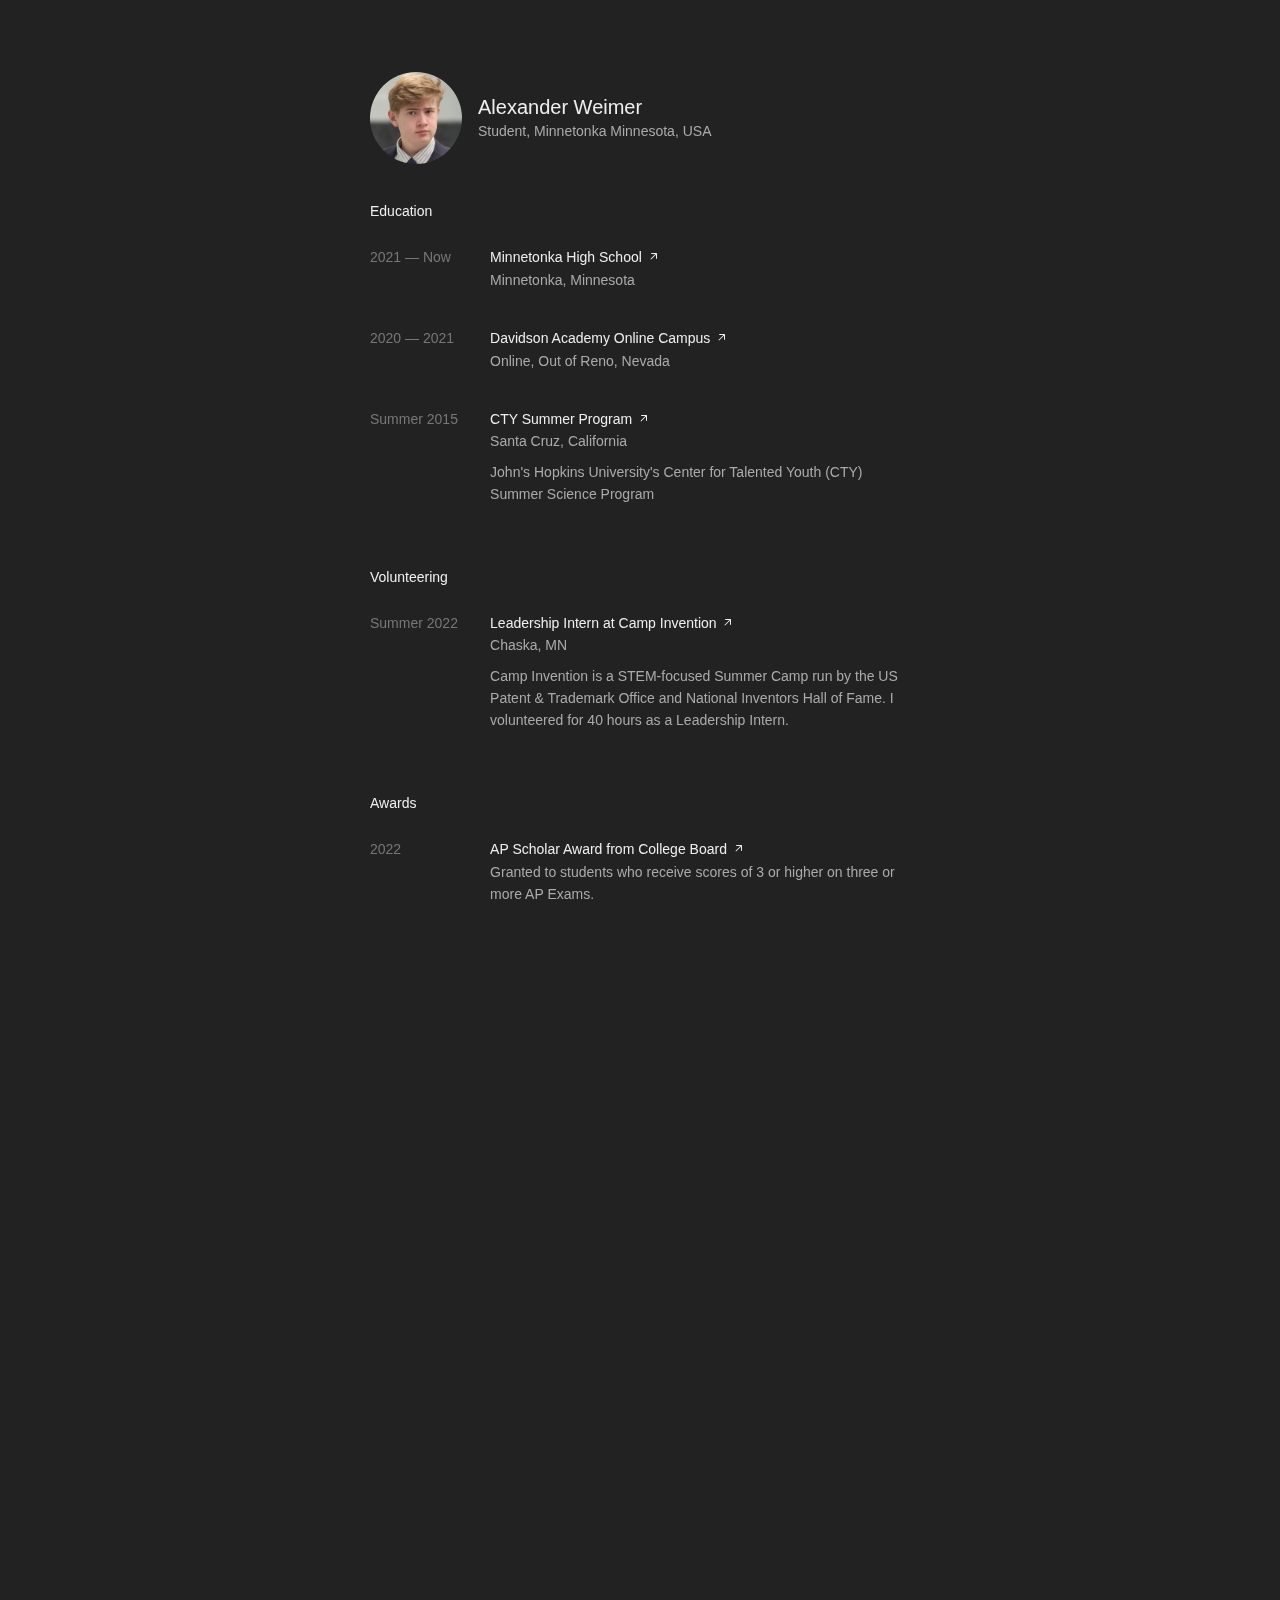
==== commit 601db3a3: "Add Contact Phone Number" ====
--- a/cv.html
+++ b/cv.html
@@ -288,7 +288,7 @@
                   <h2>Alexander Weimer</h2>
                 </div>
                 <div style="display:flex;flex-direction:row">
-                  <p>Student, Minneapolis Minnesota</p>
+                  <p>Student, Minnetonka Minnesota, USA</p>
                 </div>
               </div>
             </div>
@@ -690,6 +690,11 @@
                         <svg width="12" height="12" viewBox="0 0 12 12" fill="none" xmlns="http://www.w3.org/2000/svg">
                           <path d="M3.5 3C3.22386 3 3 3.22386 3 3.5C3 3.77614 3.22386 4 3.5 4V3ZM8.5 3.5H9C9 3.22386 8.77614 3 8.5 3V3.5ZM8 8.5C8 8.77614 8.22386 9 8.5 9C8.77614 9 9 8.77614 9 8.5H8ZM2.64645 8.64645C2.45118 8.84171 2.45118 9.15829 2.64645 9.35355C2.84171 9.54882 3.15829 9.54882 3.35355 9.35355L2.64645 8.64645ZM3.5 4H8.5V3H3.5V4ZM8 3.5V8.5H9V3.5H8ZM8.14645 3.14645L2.64645 8.64645L3.35355 9.35355L8.85355 3.85355L8.14645 3.14645Z" fill="#eee"></path>
                         </svg>
+                      </span>
+                      </div>
+                            <div>
+                      <a class="MegaLink_megalink__u_TFB" target="_blank" rel="noopener noreferrer me" data-hover="true">+1 (612) 743 0320</a>
+                      <span style="white-space:nowrap">
                       </span>
                     </div>
                   </div>
@@ -940,4 +945,4 @@
       <p aria-live="assertive" id="__next-route-announcer__" role="alert" style="border: 0px none; clip: rect(0px, 0px, 0px, 0px); height: 1px; margin: -1px; overflow: hidden; padding: 0px; position: absolute; width: 1px; white-space: nowrap; overflow-wrap: normal;"></p>
     </next-route-announcer>
   </body>
-</html>+</html>
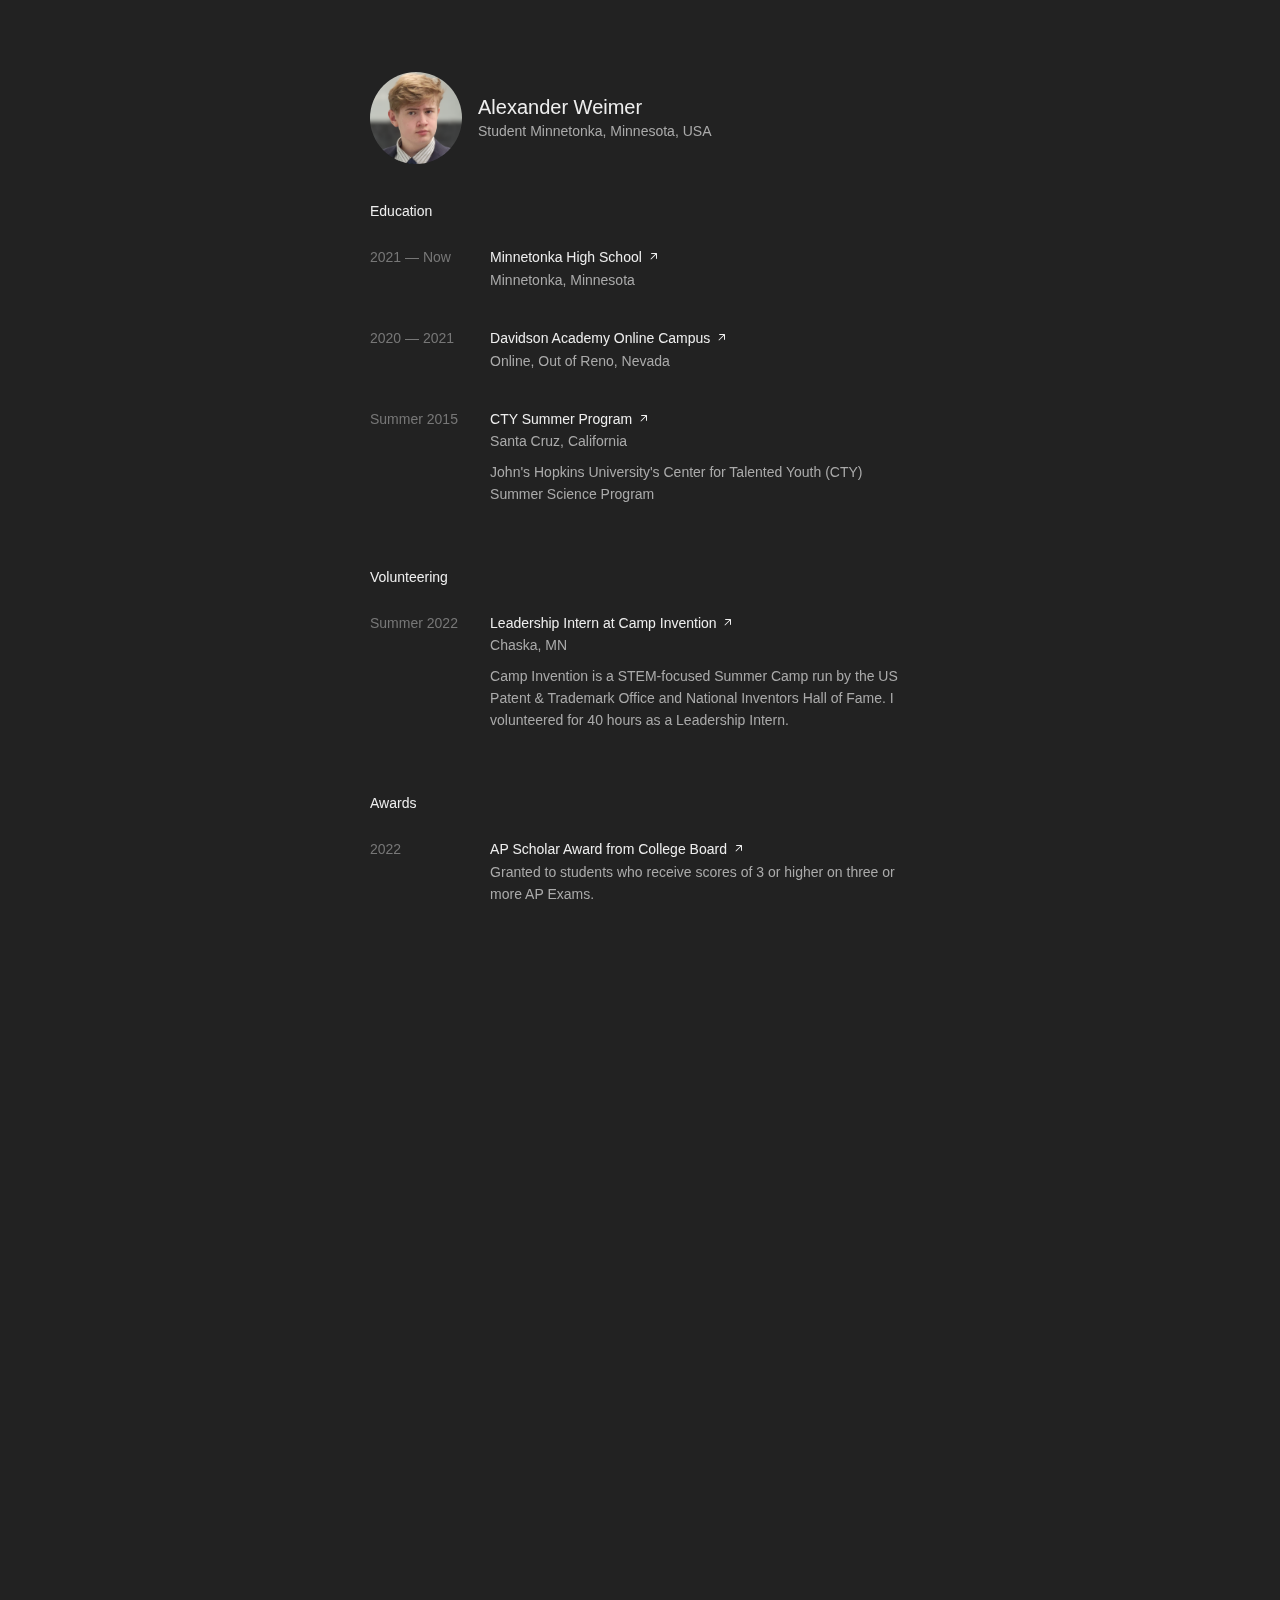
==== commit cce995fe: "Update cv.html" ====
--- a/cv.html
+++ b/cv.html
@@ -288,7 +288,7 @@
                   <h2>Alexander Weimer</h2>
                 </div>
                 <div style="display:flex;flex-direction:row">
-                  <p>Student, Minnetonka Minnesota, USA</p>
+                  <p>Student <n>Minnetonka, Minnesota, USA</p>
                 </div>
               </div>
             </div>
@@ -692,14 +692,23 @@
                         </svg>
                       </span>
                       </div>
-                            <div>
-                      <a class="MegaLink_megalink__u_TFB" target="_blank" rel="noopener noreferrer me" data-hover="true">+1 (612) 743 0320</a>
+
+                  </div>
+                </div>
+              </div>
+                <div class="ContactItem_contact__9zpDH">
+                  <div class="ContactItem_platform__6b5md">
+                    <span>Phone</span>
+                  </div>
+                  <div class="ContactItem_platformLink___dB19">
+                    <div>
+                      <a class="MegaLink_megalink__u_TFB" >+1 (612) 743 0320</a>
                       <span style="white-space:nowrap">
                       </span>
-                    </div>
-                  </div>
-                </div>
-              </div>
+                      </div>
+
+                  </div>
+                </div>
             </section>
           </div>
         </main>
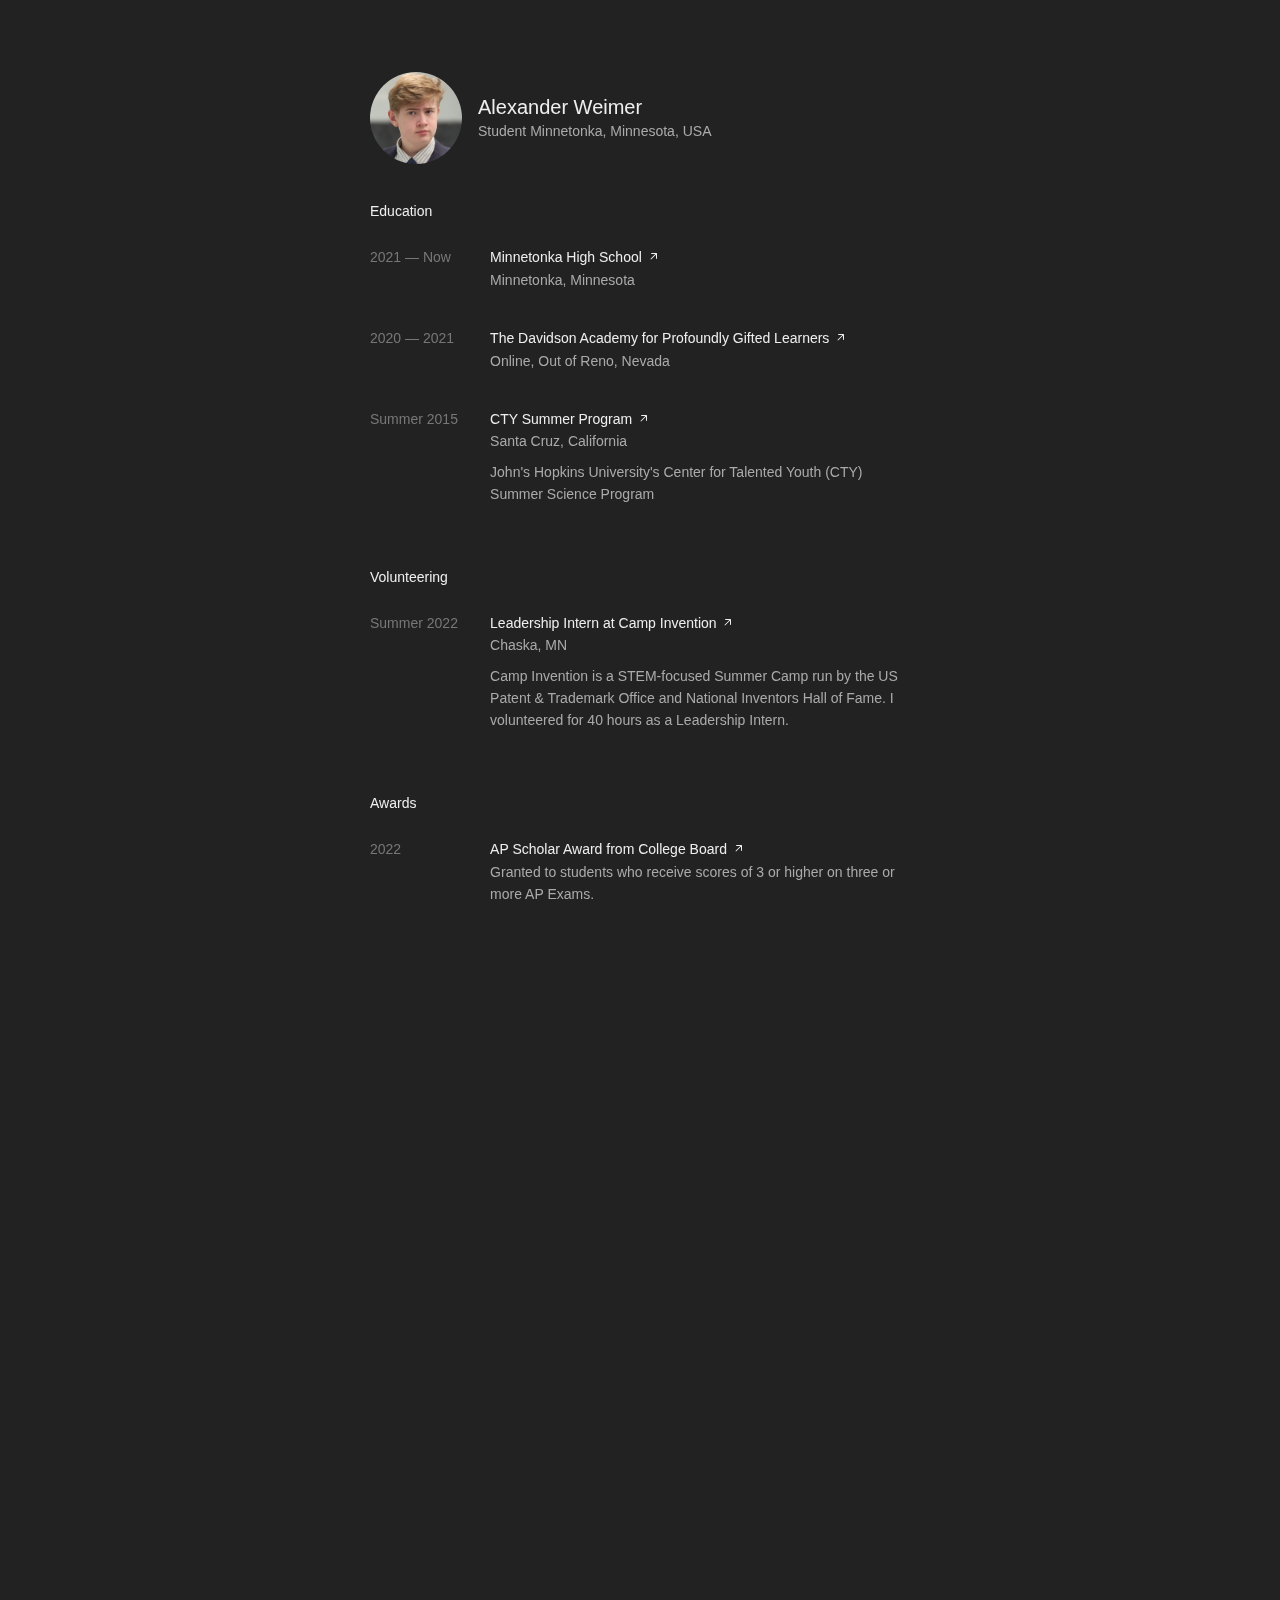
==== commit b7dbb872: "Update cv.html" ====
--- a/cv.html
+++ b/cv.html
@@ -324,7 +324,7 @@
                   <div class="ProfileItem_title__rsz3J">
                     <div>
                       <a class="MegaLink_megalink__u_TFB ProfileItem_titleLink__qXU7l" href="https://www.davidsonacademy.unr.edu/" target="_blank" rel="noopener noreferrer" data-hover="true">
-                        <span>Davidson Academy Online Campus</span>
+                        <span>The Davidson Academy for Profoundly Gifted Learners</span>
                       </a>
                       <span style="white-space:nowrap">
                         <svg width="12" height="12" viewBox="0 0 12 12" fill="none" xmlns="http://www.w3.org/2000/svg">
@@ -496,7 +496,7 @@
                         </span>
                       </div>
                     </div>
-                    <div class="ProfileItem_location__5TQPF">97th percentile among test takers (not age adjusted)</div>
+                    <div class="ProfileItem_location__5TQPF"></div>
                   </div>
                 </div>
               </div>
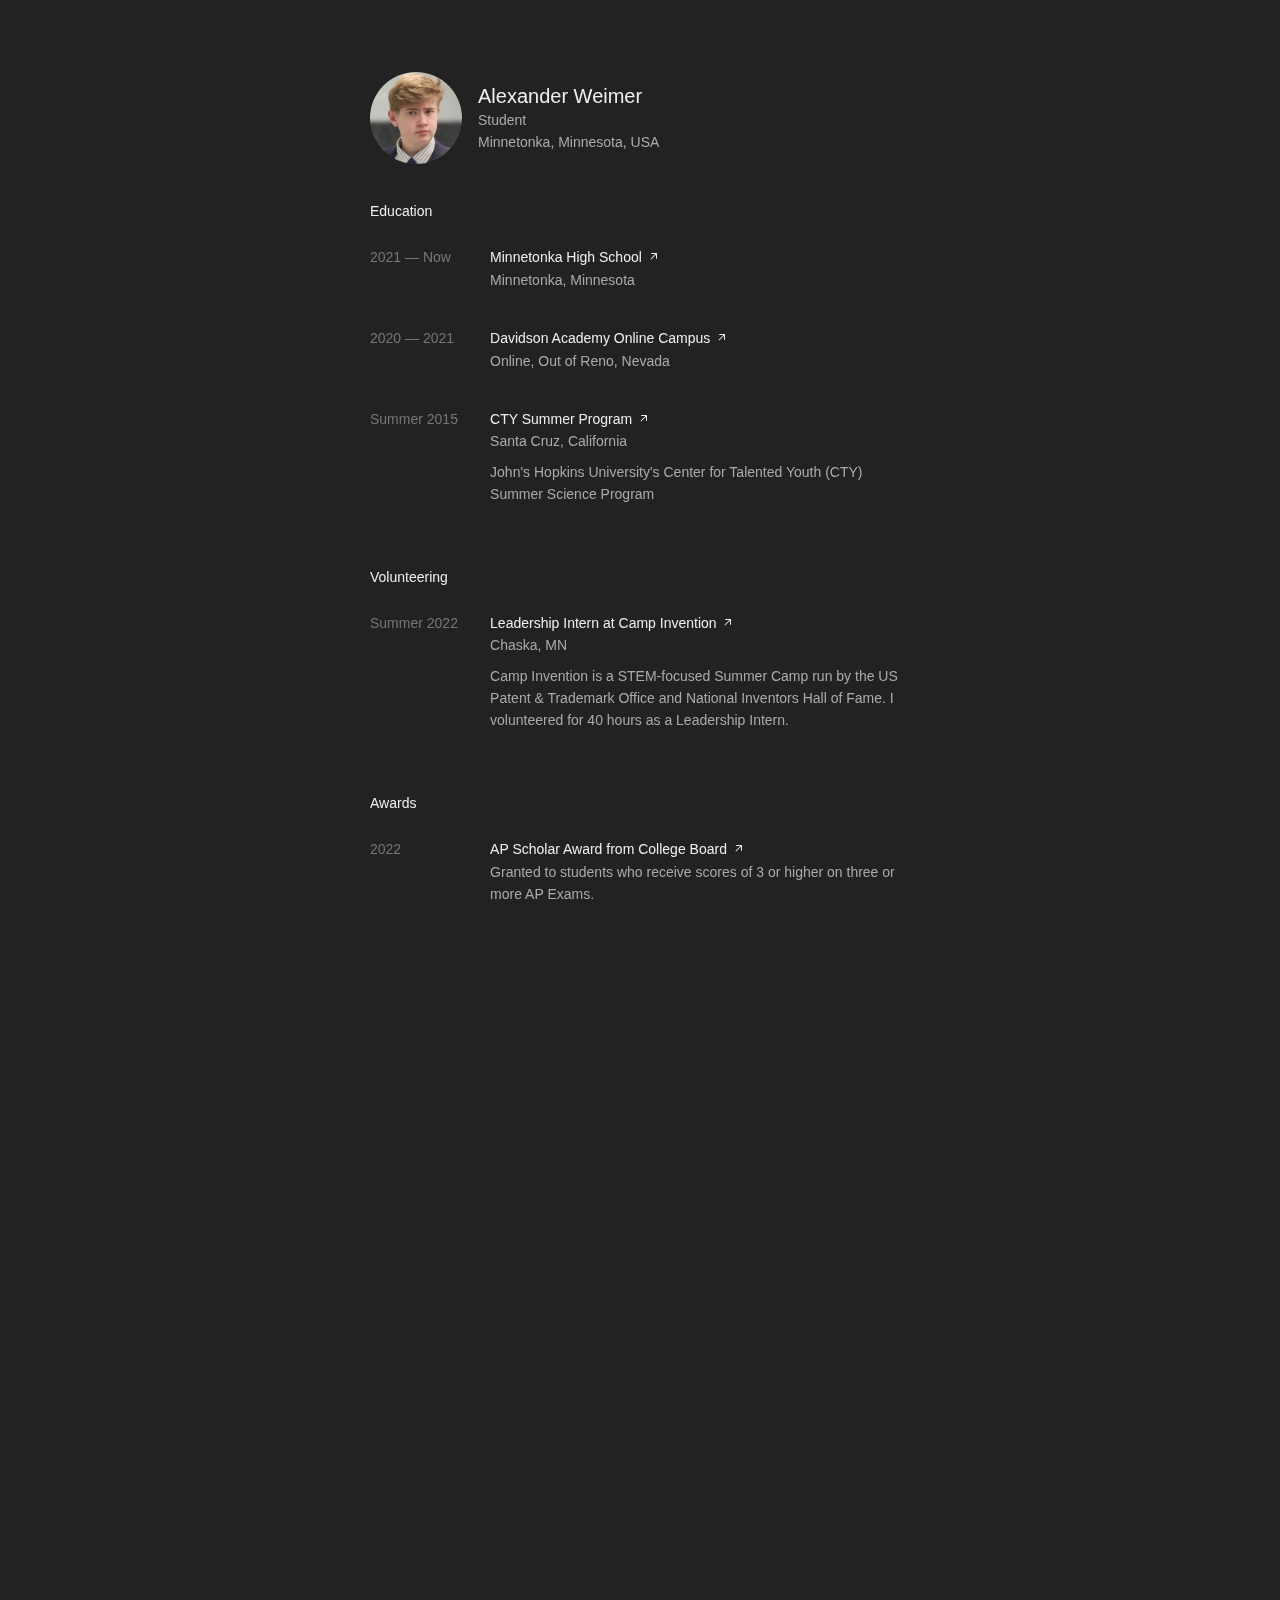
==== commit 3e30637b: "Add Languages Section" ====
--- a/cv.html
+++ b/cv.html
@@ -288,10 +288,15 @@
                   <h2>Alexander Weimer</h2>
                 </div>
                 <div style="display:flex;flex-direction:row">
-                  <p>Student <n>Minnetonka, Minnesota, USA</p>
-                </div>
+                  <p>Student</p>
+                </div>
+                <div style="display:flex;flex-direction:row">
+                  <p>Minnetonka, Minnesota, USA</p>
+                </div>
+                  
               </div>
             </div>
+
             <section data-print="true" id="education" style="opacity: 1;">
               <div class="Profile_breakInside__ZPmEM">
                 <h3>Education</h3>
@@ -324,7 +329,7 @@
                   <div class="ProfileItem_title__rsz3J">
                     <div>
                       <a class="MegaLink_megalink__u_TFB ProfileItem_titleLink__qXU7l" href="https://www.davidsonacademy.unr.edu/" target="_blank" rel="noopener noreferrer" data-hover="true">
-                        <span>The Davidson Academy for Profoundly Gifted Learners</span>
+                        <span>Davidson Academy Online Campus</span>
                       </a>
                       <span style="white-space:nowrap">
                         <svg width="12" height="12" viewBox="0 0 12 12" fill="none" xmlns="http://www.w3.org/2000/svg">
@@ -496,7 +501,7 @@
                         </span>
                       </div>
                     </div>
-                    <div class="ProfileItem_location__5TQPF"></div>
+                    <div class="ProfileItem_location__5TQPF">99.9th Percentile Among Age Group</div>
                   </div>
                 </div>
               </div>
@@ -646,6 +651,67 @@
                 </div>
               </div>
             </section>
+
+                          <section data-print="true" id="education" style="opacity: 1;">
+              <div class="Profile_breakInside__ZPmEM">
+                <h3>Languages</h3>
+                <div class="ProfileItem_experience__YXtvH" data-flag="profileItem">
+                  <div class="ProfileItem_duration__utkpJ">
+                    <span>Native</span>
+                  </div>
+                  <div class="ProfileItem_experienceContent__0E9pa">
+                    <div class="ProfileItem_title__rsz3J">
+                      <div>
+                        <a class="MegaLink_megalink__u_TFB ProfileItem_titleLink__qXU7l">
+                          <span>English</span>
+                        </a>
+                        <span style="white-space:nowrap">
+                        </span>
+                      </div>
+                    </div>
+                    <div class="ProfileItem_location__5TQPF">Fluent Spoken and Written</div>
+                  </div>
+                </div>
+              </div>
+              <div class="ProfileItem_experience__YXtvH" data-flag="profileItem">
+                <div class="ProfileItem_duration__utkpJ">
+                  <span>Native</span>
+                </div>
+                <div class="ProfileItem_experienceContent__0E9pa">
+                  <div class="ProfileItem_title__rsz3J">
+                    <div>
+                      <a class="MegaLink_megalink__u_TFB ProfileItem_titleLink__qXU7l">
+                        <span>Swedish</span>
+                      </a>
+                      <span style="white-space:nowrap">
+                      </span>
+                    </div>
+                  </div>
+                  <div class="ProfileItem_location__5TQPF">Fluent Spoken, Advanced Written</div>
+                </div>
+              </div>
+              <div class="ProfileItem_experience__YXtvH" data-flag="profileItem">
+                <div class="ProfileItem_duration__utkpJ">
+                  <span>Learning</span>
+                </div>
+                <div class="ProfileItem_experienceContent__0E9pa">
+                  <div class="ProfileItem_title__rsz3J">
+                    <div>
+                      <a class="MegaLink_megalink__u_TFB ProfileItem_titleLink__qXU7l">
+                        <span>German</span>
+                      </a>
+                      <span style="white-space:nowrap">
+                      </span>
+                    </div>
+                  </div>
+                  <div class="ProfileItem_location__5TQPF">Intermediate Spoken and Written</div>
+                  <div class="ProfileItem_description__9_b0E">
+                      <span></span>
+                  </div>
+                </div>
+              </div>
+            </section>
+
 
             <section data-print="true" id="articles" style="opacity: 1;">
               <div class="Profile_breakInside__ZPmEM">
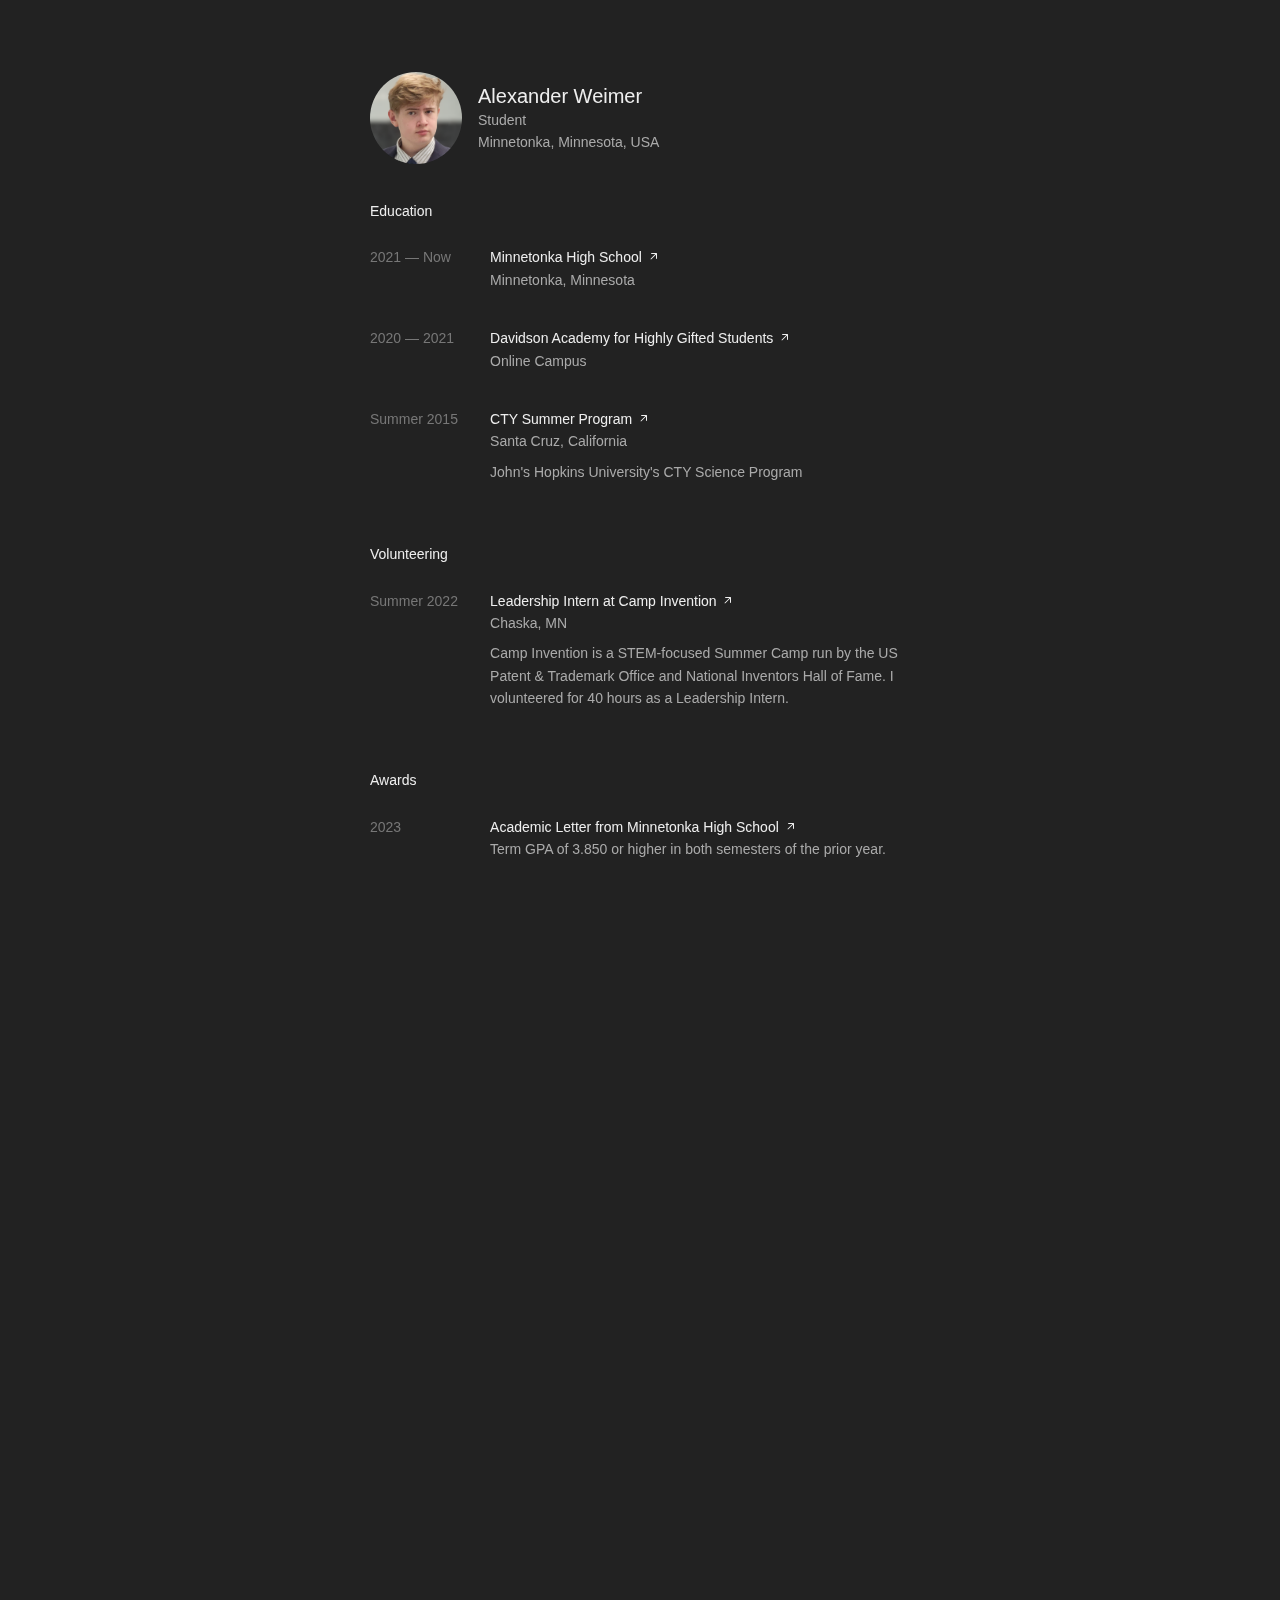
==== commit 206b84a6: "Update cv.html" ====
--- a/cv.html
+++ b/cv.html
@@ -329,7 +329,7 @@
                   <div class="ProfileItem_title__rsz3J">
                     <div>
                       <a class="MegaLink_megalink__u_TFB ProfileItem_titleLink__qXU7l" href="https://www.davidsonacademy.unr.edu/" target="_blank" rel="noopener noreferrer" data-hover="true">
-                        <span>Davidson Academy Online Campus</span>
+                        <span>Davidson Academy for Highly Gifted Students</span>
                       </a>
                       <span style="white-space:nowrap">
                         <svg width="12" height="12" viewBox="0 0 12 12" fill="none" xmlns="http://www.w3.org/2000/svg">
@@ -338,7 +338,7 @@
                       </span>
                     </div>
                   </div>
-                  <div class="ProfileItem_location__5TQPF">Online, Out of Reno, Nevada</div>
+                  <div class="ProfileItem_location__5TQPF">Online Campus</div>
                 </div>
               </div>
               <div class="ProfileItem_experience__YXtvH" data-flag="profileItem">
@@ -360,7 +360,7 @@
                   </div>
                   <div class="ProfileItem_location__5TQPF">Santa Cruz, California</div>
                   <div class="ProfileItem_description__9_b0E">
-                    <p>John's Hopkins University's Center for Talented Youth (CTY) Summer Science Program</p>
+                    <p>John's Hopkins University's CTY Science Program</p>
                   </div>
                 </div>
               </div>
@@ -398,6 +398,47 @@
             <section data-print="true" id="awards" style="opacity: 1;">
               <div class="Profile_breakInside__ZPmEM">
                 <h3>Awards</h3>
+                    <div class="ProfileItem_experience__YXtvH" data-flag="profileItem">
+                  <div class="ProfileItem_duration__utkpJ">
+                    <span>2023</span>
+                  </div>
+                  <div class="ProfileItem_experienceContent__0E9pa">
+                    <div class="ProfileItem_title__rsz3J">
+                      <div>
+                        <a class="MegaLink_megalink__u_TFB ProfileItem_titleLink__qXU7l" href="https://www.minnetonkaschools.org/academics/mhs/academic-honors" target="_blank" rel="noopener noreferrer" data-hover="true">Academic Letter <span> from
+                            <!-- -->
+                            <!-- -->Minnetonka High School
+                          </span>
+                        </a>
+                        <span style="white-space:nowrap">
+                          <svg width="12" height="12" viewBox="0 0 12 12" fill="none" xmlns="http://www.w3.org/2000/svg">
+                            <path d="M3.5 3C3.22386 3 3 3.22386 3 3.5C3 3.77614 3.22386 4 3.5 4V3ZM8.5 3.5H9C9 3.22386 8.77614 3 8.5 3V3.5ZM8 8.5C8 8.77614 8.22386 9 8.5 9C8.77614 9 9 8.77614 9 8.5H8ZM2.64645 8.64645C2.45118 8.84171 2.45118 9.15829 2.64645 9.35355C2.84171 9.54882 3.15829 9.54882 3.35355 9.35355L2.64645 8.64645ZM3.5 4H8.5V3H3.5V4ZM8 3.5V8.5H9V3.5H8ZM8.14645 3.14645L2.64645 8.64645L3.35355 9.35355L8.85355 3.85355L8.14645 3.14645Z" fill="#eee"></path>
+                          </svg>
+                        </span>
+                      </div>
+                    </div>
+                    <div class="ProfileItem_description__9_b0E">
+                      <p>Term GPA of 3.850 or higher in both semesters of the prior year.</p>
+                    </div>
+                  </div>
+                </div>
+
+              <div class="ProfileItem_experience__YXtvH" data-flag="profileItem">
+                <div class="ProfileItem_duration__utkpJ">
+                  <span>2021 — 2023</span>
+                </div>
+                <div class="ProfileItem_experienceContent__0E9pa">
+                  <div>"A" Honor Roll <span> at
+                      <!-- -->
+                      <!-- -->Minnetonka High School
+                    </span>
+                  </div>
+                  <div class="ProfileItem_description__9_b0E">
+                    <p></p>
+                  </div>
+                </div>
+              </div>
+
                 <div class="ProfileItem_experience__YXtvH" data-flag="profileItem">
                   <div class="ProfileItem_duration__utkpJ">
                     <span>2022</span>
@@ -418,7 +459,7 @@
                       </div>
                     </div>
                     <div class="ProfileItem_description__9_b0E">
-                      <p>Granted to students who receive scores of 3 or higher on three or more AP Exams.</p>
+                      <p></p>
                     </div>
                   </div>
                 </div>
@@ -430,7 +471,7 @@
                 <div class="ProfileItem_experienceContent__0E9pa">
                   <div class="ProfileItem_title__rsz3J">
                     <div>
-                      <a class="MegaLink_megalink__u_TFB ProfileItem_titleLink__qXU7l" href="https://www.tabroom.com/index/tourn/index.mhtml?tourn_id=24214" target="_blank" rel="noopener noreferrer" data-hover="true">Medalled as Semi-Finalist at the MDTA JV/Novice State Championship</a>
+                      <a class="MegaLink_megalink__u_TFB ProfileItem_titleLink__qXU7l" href="https://www.tabroom.com/index/tourn/index.mhtml?tourn_id=24214" target="_blank" rel="noopener noreferrer" data-hover="true">Semi-Finalist at the MDTA JV/Novice State Championship</a>
                       <span style="white-space:nowrap">
                         <svg width="12" height="12" viewBox="0 0 12 12" fill="none" xmlns="http://www.w3.org/2000/svg">
                           <path d="M3.5 3C3.22386 3 3 3.22386 3 3.5C3 3.77614 3.22386 4 3.5 4V3ZM8.5 3.5H9C9 3.22386 8.77614 3 8.5 3V3.5ZM8 8.5C8 8.77614 8.22386 9 8.5 9C8.77614 9 9 8.77614 9 8.5H8ZM2.64645 8.64645C2.45118 8.84171 2.45118 9.15829 2.64645 9.35355C2.84171 9.54882 3.15829 9.54882 3.35355 9.35355L2.64645 8.64645ZM3.5 4H8.5V3H3.5V4ZM8 3.5V8.5H9V3.5H8ZM8.14645 3.14645L2.64645 8.64645L3.35355 9.35355L8.85355 3.85355L8.14645 3.14645Z" fill="#eee"></path>
@@ -439,22 +480,7 @@
                     </div>
                   </div>
                   <div class="ProfileItem_description__9_b0E">
-                    <p>Reached Statse-Level Semifinals in Congressional Debate at the 28th Annual MDTA JV/Novice State Championship</p>
-                  </div>
-                </div>
-              </div>
-              <div class="ProfileItem_experience__YXtvH" data-flag="profileItem">
-                <div class="ProfileItem_duration__utkpJ">
-                  <span>2021 — 2022</span>
-                </div>
-                <div class="ProfileItem_experienceContent__0E9pa">
-                  <div>"A" Honor Roll <span> at
-                      <!-- -->
-                      <!-- -->Minnetonka High School
-                    </span>
-                  </div>
-                  <div class="ProfileItem_description__9_b0E">
-                    <p></p>
+                    <p>Medalled as Semifinalist in Congressional Debate</p>
                   </div>
                 </div>
               </div>
@@ -486,7 +512,62 @@
                         <section data-print="true" id="scores" style="opacity: 1;">
               <div class="Profile_breakInside__ZPmEM">
                 <h3>Scores</h3>
-                <div class="ProfileItem_experience__YXtvH" data-flag="profileItem">
+              </div>
+              <div class="ProfileItem_experience__YXtvH" data-flag="profileItem">
+                <div class="ProfileItem_duration__utkpJ">
+                  <span>2022</span>
+                </div>
+                <div class="ProfileItem_experienceContent__0E9pa">
+                  <div class="ProfileItem_title__rsz3J">
+                    <div>
+                      <a class="MegaLink_megalink__u_TFB ProfileItem_titleLink__qXU7l" target="_blank" rel="noopener noreferrer" data-hover="true">
+                        <span>5 — AP Calculus AB Exam</span>
+                      </a>
+                      <span style="white-space:nowrap">
+
+                      </span>
+                    </div>
+                  </div>
+                  <div class="ProfileItem_location__5TQPF">Maximum Score</div>
+                </div>
+              </div>
+                            <div class="ProfileItem_experience__YXtvH" data-flag="profileItem">
+                <div class="ProfileItem_duration__utkpJ">
+                  <span>2022</span>
+                </div>
+                <div class="ProfileItem_experienceContent__0E9pa">
+                  <div class="ProfileItem_title__rsz3J">
+                    <div>
+                      <a class="MegaLink_megalink__u_TFB ProfileItem_titleLink__qXU7l" target="_blank" rel="noopener noreferrer" data-hover="true">
+                        <span>5 — AP Human Geography Exam</span>
+                      </a>
+                      <span style="white-space:nowrap">
+
+                      </span>
+                    </div>
+                  </div>
+                  <div class="ProfileItem_location__5TQPF">Maximum Score</div>
+                </div>
+              </div>
+            <div class="ProfileItem_experience__YXtvH" data-flag="profileItem">
+                <div class="ProfileItem_duration__utkpJ">
+                  <span>2022</span>
+                </div>
+                <div class="ProfileItem_experienceContent__0E9pa">
+                  <div class="ProfileItem_title__rsz3J">
+                    <div>
+                      <a class="MegaLink_megalink__u_TFB ProfileItem_titleLink__qXU7l" target="_blank" rel="noopener noreferrer" data-hover="true">
+                        <span>4 — AP Physics Exam</span>
+                      </a>
+                      <span style="white-space:nowrap">
+
+                      </span>
+                    </div>
+                  </div>
+                  <div class="ProfileItem_location__5TQPF"></div>
+                </div>
+              </div>
+                        <div class="ProfileItem_experience__YXtvH" data-flag="profileItem">
                   <div class="ProfileItem_duration__utkpJ">
                     <span>2020</span>
                   </div>
@@ -504,61 +585,6 @@
                     <div class="ProfileItem_location__5TQPF">99.9th Percentile Among Age Group</div>
                   </div>
                 </div>
-              </div>
-              <div class="ProfileItem_experience__YXtvH" data-flag="profileItem">
-                <div class="ProfileItem_duration__utkpJ">
-                  <span>2022</span>
-                </div>
-                <div class="ProfileItem_experienceContent__0E9pa">
-                  <div class="ProfileItem_title__rsz3J">
-                    <div>
-                      <a class="MegaLink_megalink__u_TFB ProfileItem_titleLink__qXU7l" target="_blank" rel="noopener noreferrer" data-hover="true">
-                        <span>5 — AP Calculus AB Exam</span>
-                      </a>
-                      <span style="white-space:nowrap">
-
-                      </span>
-                    </div>
-                  </div>
-                  <div class="ProfileItem_location__5TQPF">Maximum Score</div>
-                </div>
-              </div>
-                            <div class="ProfileItem_experience__YXtvH" data-flag="profileItem">
-                <div class="ProfileItem_duration__utkpJ">
-                  <span>2022</span>
-                </div>
-                <div class="ProfileItem_experienceContent__0E9pa">
-                  <div class="ProfileItem_title__rsz3J">
-                    <div>
-                      <a class="MegaLink_megalink__u_TFB ProfileItem_titleLink__qXU7l" target="_blank" rel="noopener noreferrer" data-hover="true">
-                        <span>5 — AP Human Geography Exam</span>
-                      </a>
-                      <span style="white-space:nowrap">
-
-                      </span>
-                    </div>
-                  </div>
-                  <div class="ProfileItem_location__5TQPF">Maximum Score</div>
-                </div>
-              </div>
-            <div class="ProfileItem_experience__YXtvH" data-flag="profileItem">
-                <div class="ProfileItem_duration__utkpJ">
-                  <span>2022</span>
-                </div>
-                <div class="ProfileItem_experienceContent__0E9pa">
-                  <div class="ProfileItem_title__rsz3J">
-                    <div>
-                      <a class="MegaLink_megalink__u_TFB ProfileItem_titleLink__qXU7l" target="_blank" rel="noopener noreferrer" data-hover="true">
-                        <span>4 — AP Physics Exam</span>
-                      </a>
-                      <span style="white-space:nowrap">
-
-                      </span>
-                    </div>
-                  </div>
-                  <div class="ProfileItem_location__5TQPF"></div>
-                </div>
-              </div>
             </section>
 
             <section data-print="true" id="competitions" style="opacity: 1;">
@@ -723,9 +749,7 @@
                   <div class="ProfileItem_experienceContent__0E9pa">
                     <div class="ProfileItem_title__rsz3J">
                       <div>
-                        <a class="MegaLink_megalink__u_TFB ProfileItem_titleLink__qXU7l" href="https://medium.com/@Iev/medium-dense-development-in-the-us-is-hitting-below-its-weight-how-can-cities-fix-this-31835a235926" target="_blank" rel="noopener noreferrer" data-hover="true">Medium-Dense development in the US is hitting below its weight. How can cities fix this? <span>,
-                            <!-- -->
-                            <!-- -->Medium
+                        <a class="MegaLink_megalink__u_TFB ProfileItem_titleLink__qXU7l" href="https://medium.com/@Iev/medium-dense-development-in-the-us-is-hitting-below-its-weight-how-can-cities-fix-this-31835a235926" target="_blank" rel="noopener noreferrer" data-hover="true">Medium-Dense development in the US isn't reaching its potential. How can cities fix this?<span> - Medium
                           </span>
                         </a>
                         <span style="white-space:nowrap">
@@ -736,7 +760,7 @@
                       </div>
                     </div>
                     <div class="ProfileItem_description__9_b0E">
-                      <p>Cities have realized that constructing medium-density housing is worth it, but there are still many kinks left to iron out.</p>
+                      <p>Cities are constructing medium-dense development. But not well.</p>
                     </div>
                   </div>
                 </div>
